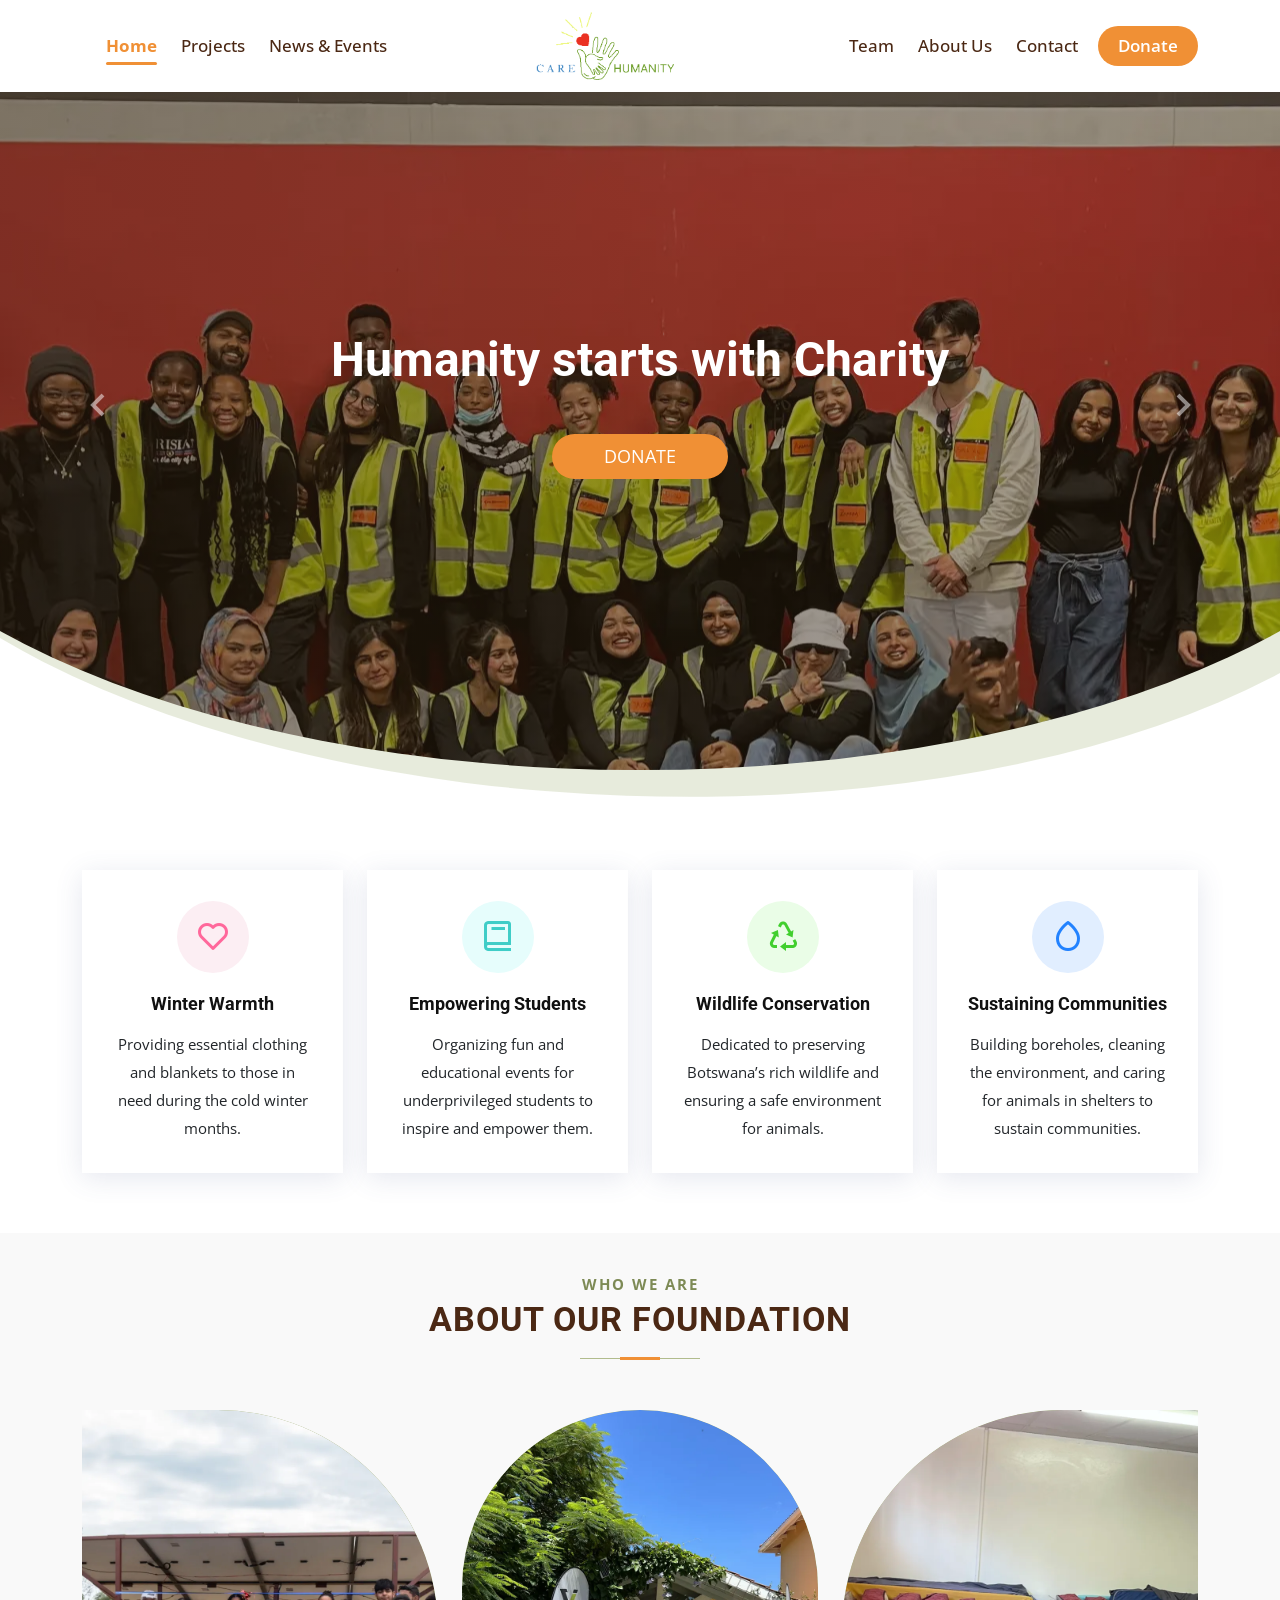
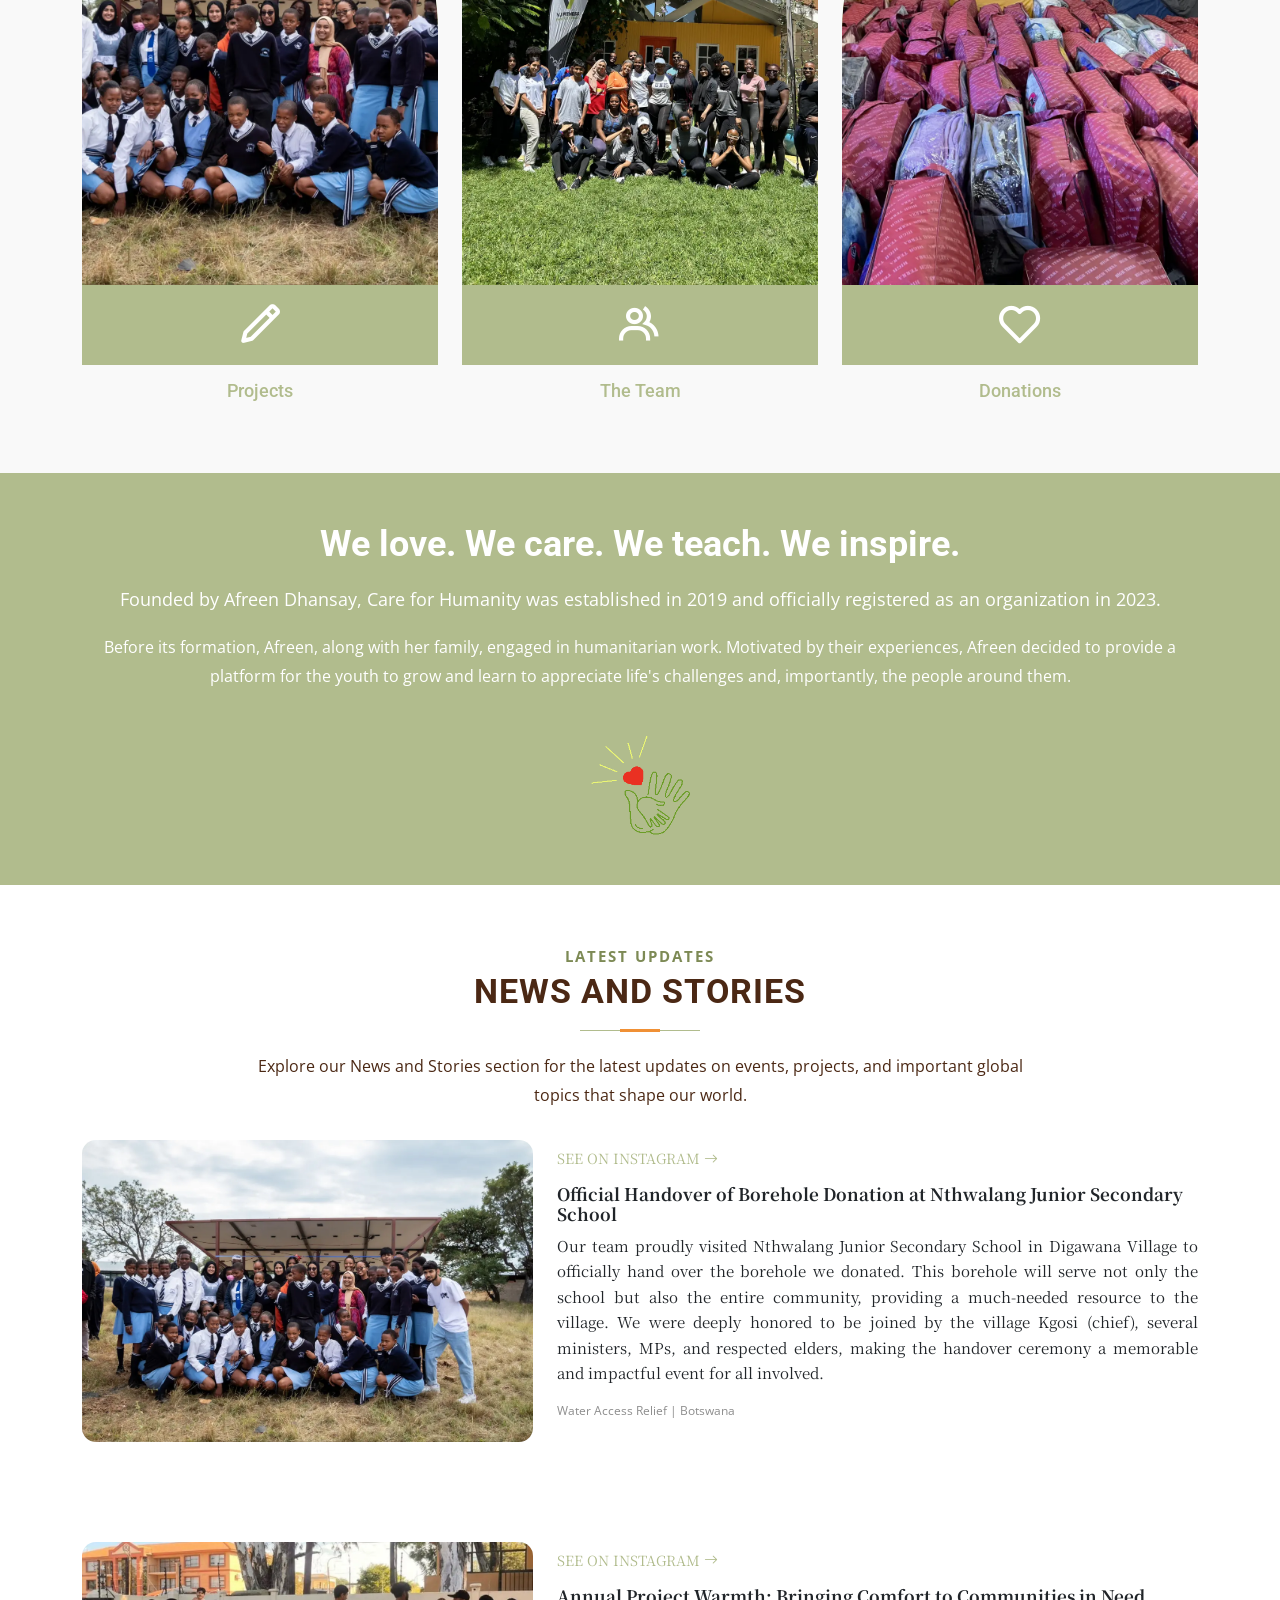
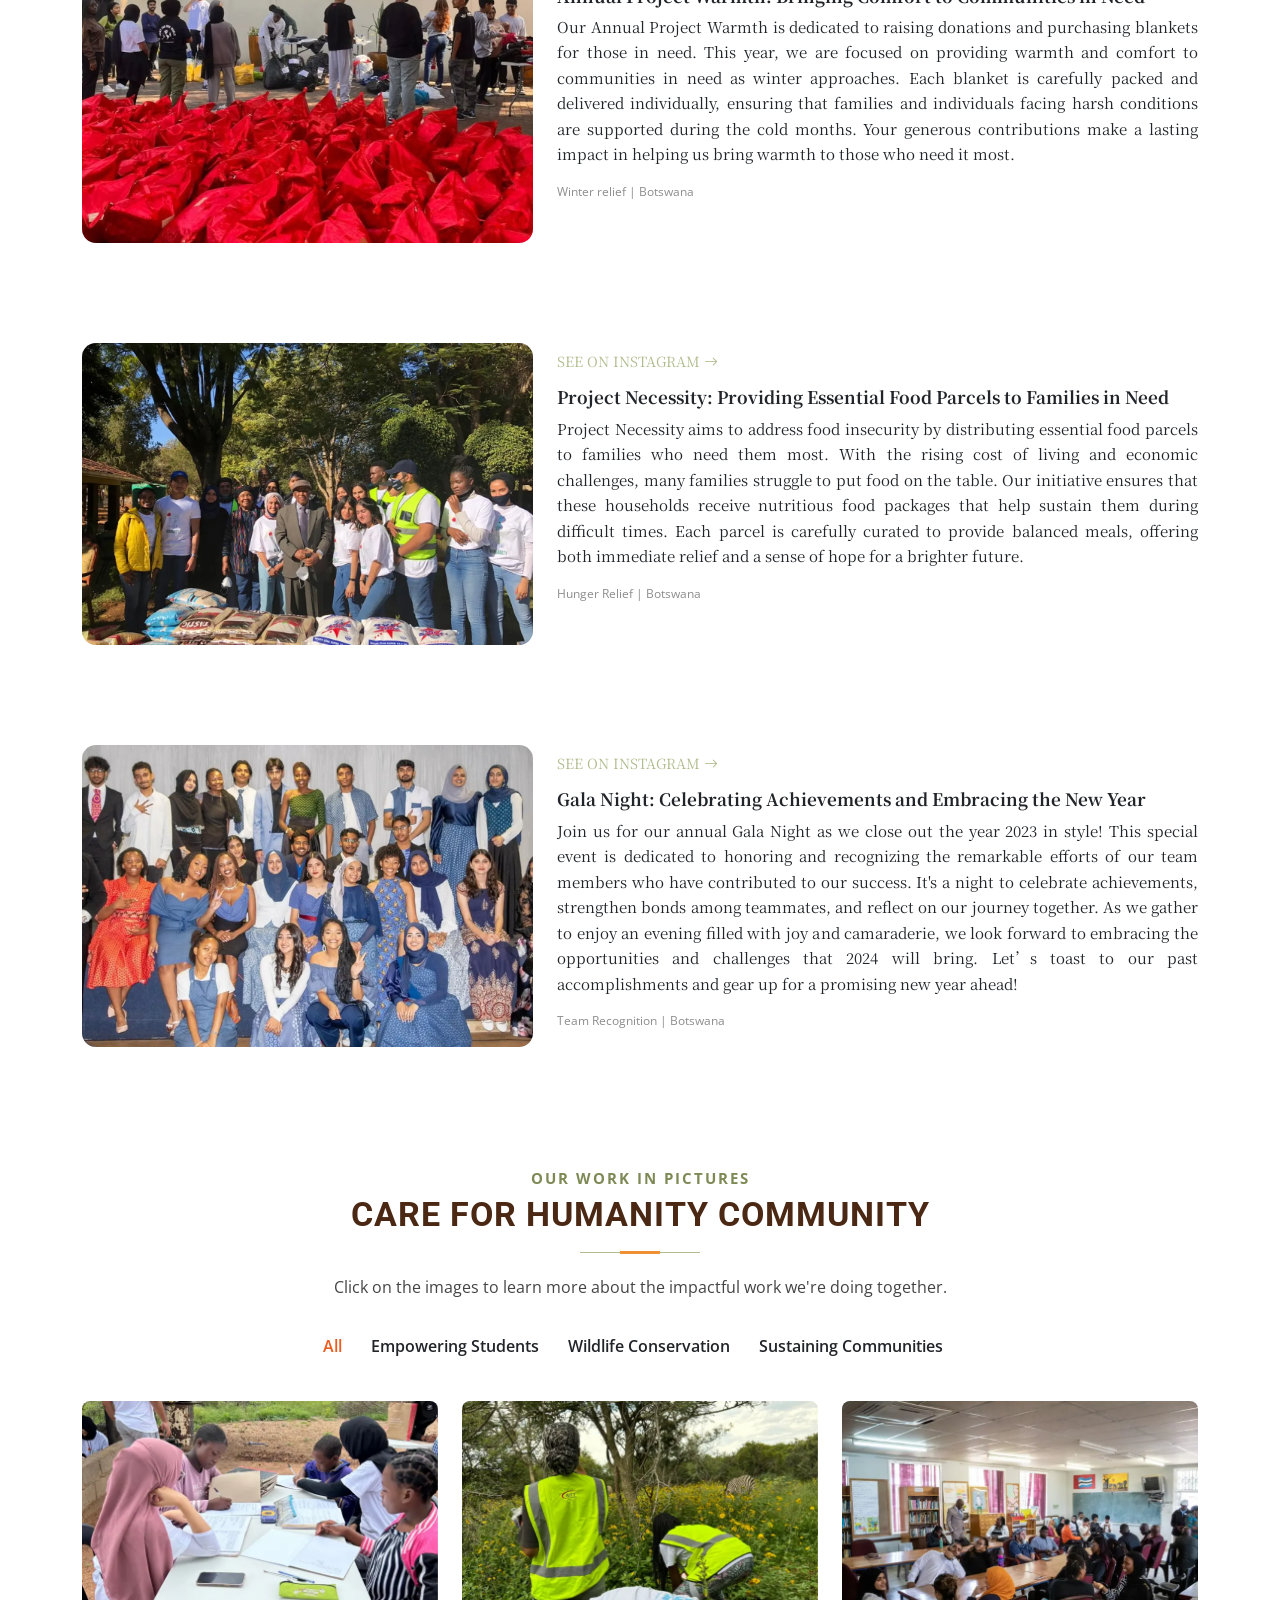
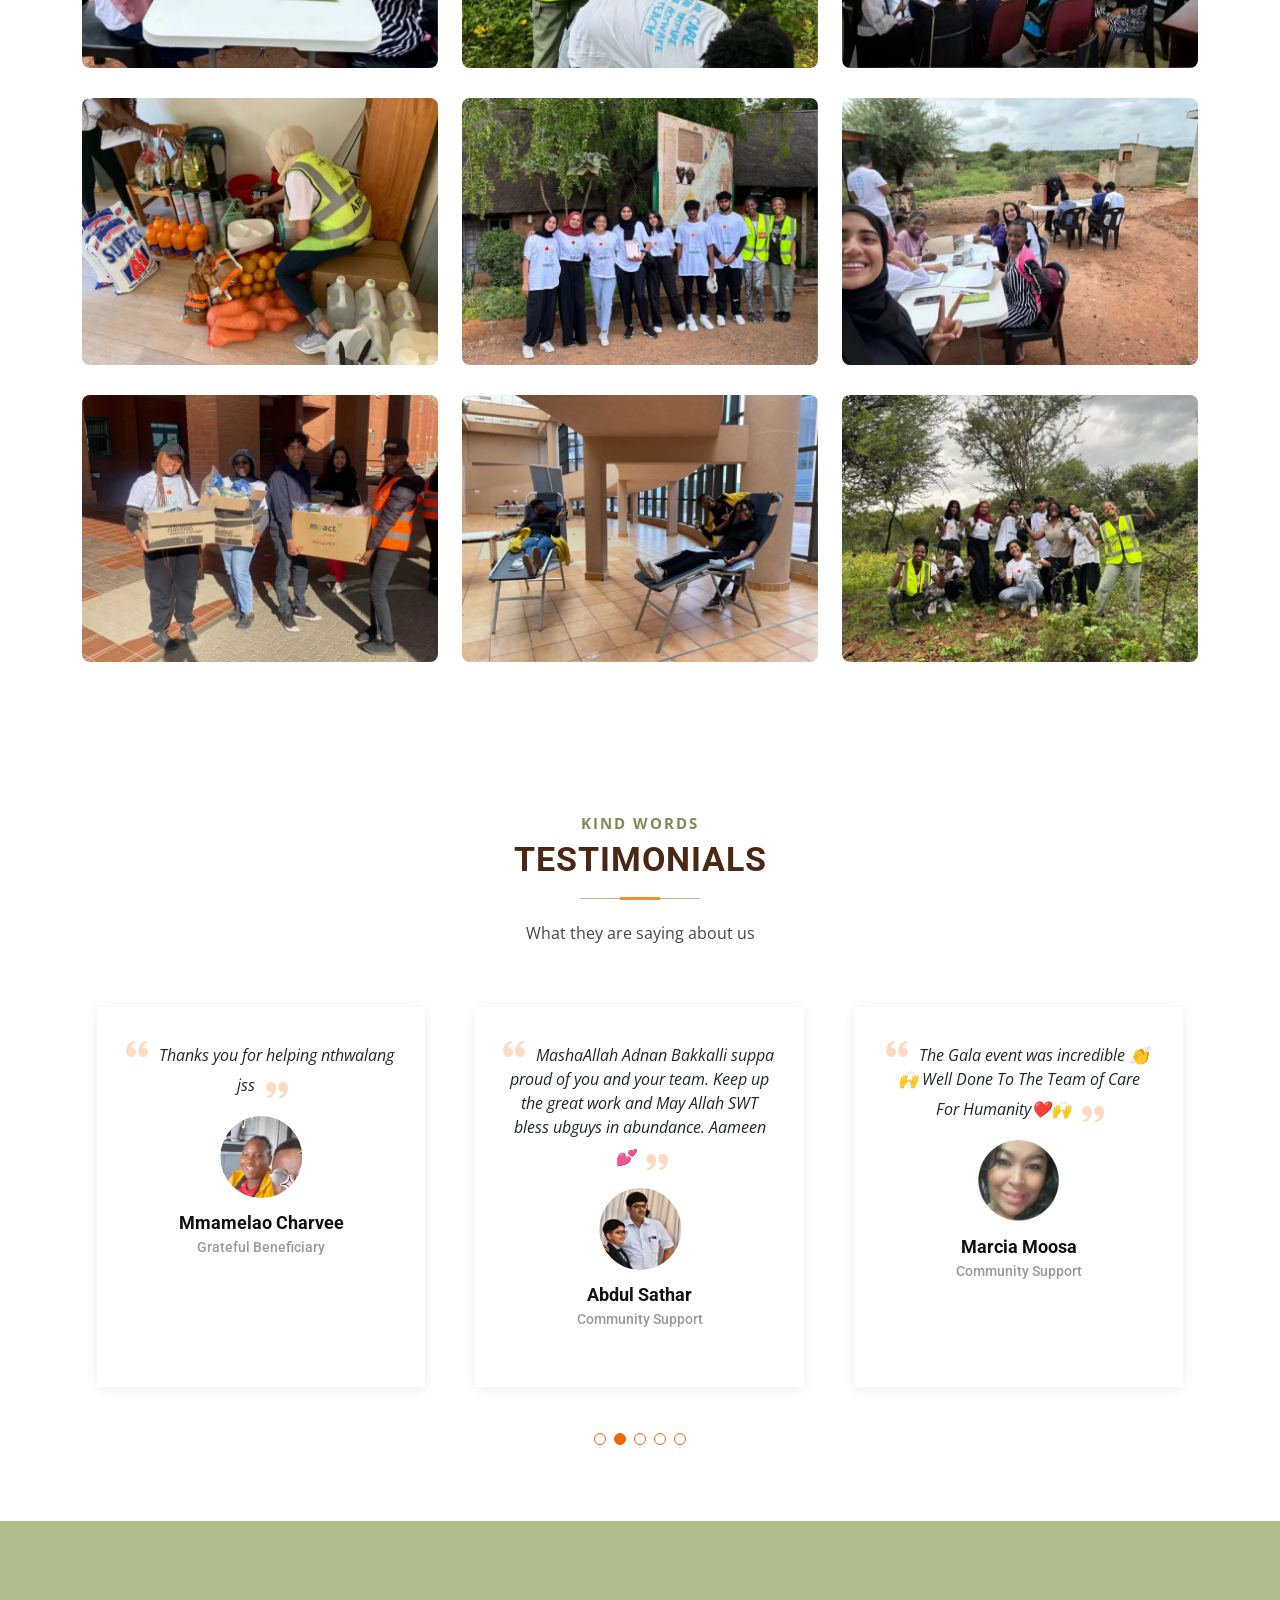
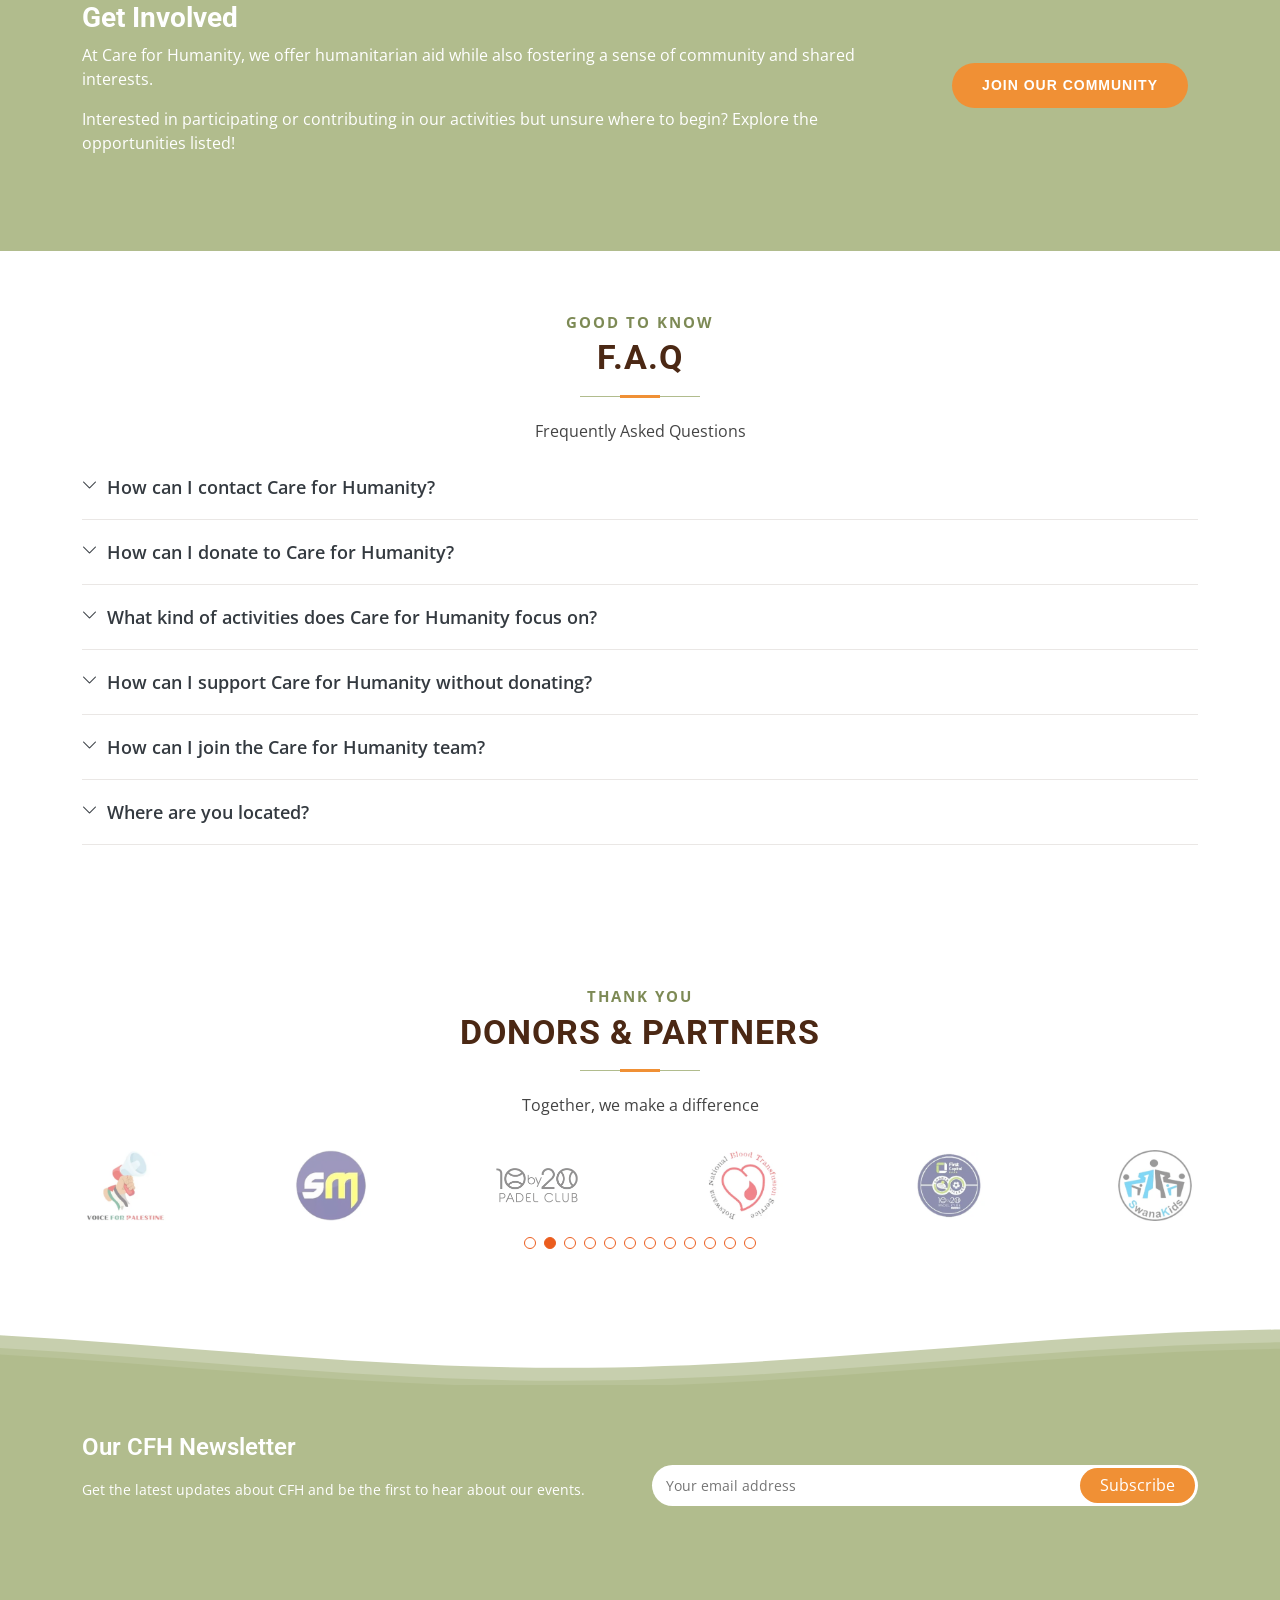
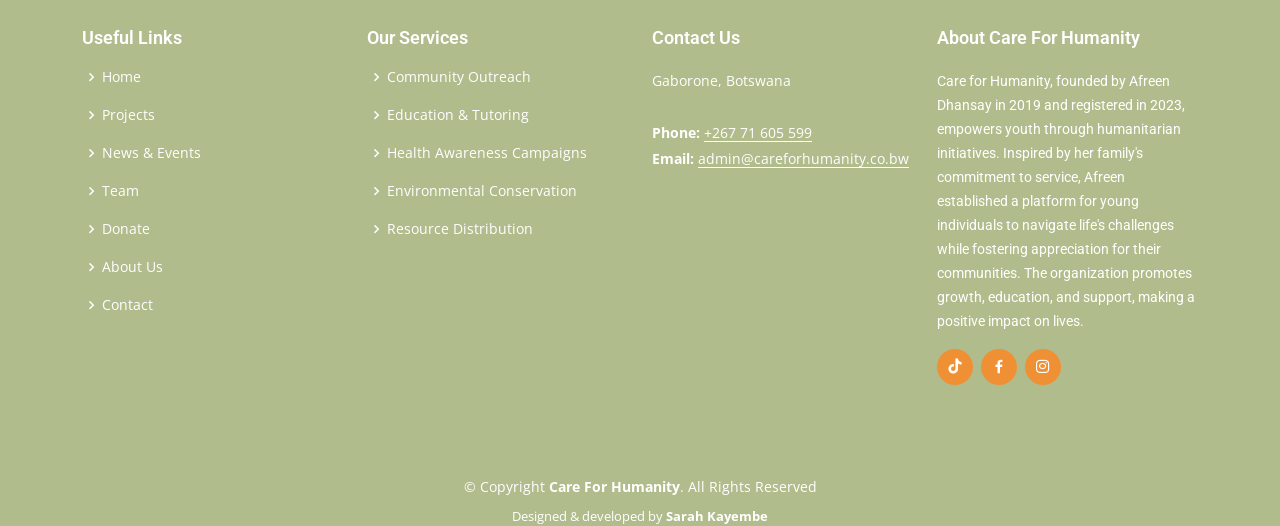
==== index.html @ b6af3406 "Care for Humanity website" ====
<!DOCTYPE html>
<html lang="en">

<head>
  <meta charset="utf-8">
  <meta content="width=device-width, initial-scale=1.0" name="viewport">

  <title>Care For Humanity</title>
  <meta name="description" content="Care For Humanity is a youth-led humanitarian organization in Gaborone, Botswana, supporting students, families, wildlife and communities since 2019.">
  <meta name="keywords" content="Care For Humanity, CFH, charity, Botswana, Gaborone, youth, volunteering, donations">
  <meta property="og:title" content="Care For Humanity">
  <meta property="og:description" content="Care For Humanity is a youth-led humanitarian organization in Gaborone, Botswana, supporting students, families, wildlife and communities since 2019.">
  <meta property="og:type" content="website">
  <meta name="theme-color" content="#B1BC8D">

  <!-- Favicons -->
  <link href="assets/img/favicon.png" rel="icon" type="image/png">
  <link href="assets/img/apple-touch-icon.png" rel="apple-touch-icon">

  <!-- Google Fonts -->
  <link rel="preconnect" href="https://fonts.googleapis.com">
  <link rel="preconnect" href="https://fonts.gstatic.com" crossorigin>
  <link href="https://fonts.googleapis.com/css2?family=Open+Sans:ital,wght@0,300;0,400;0,600;0,700;1,400&family=Roboto:wght@400;500;700&family=Noto+Serif+TC:wght@400;700&display=swap" rel="stylesheet">

  <!-- Vendor CSS Files -->
  <link href="assets/vendor/animate.css/animate.min.css" rel="stylesheet">
  <link href="assets/vendor/aos/aos.css" rel="stylesheet">
  <link href="assets/vendor/bootstrap/css/bootstrap.min.css" rel="stylesheet">
  <link href="assets/vendor/bootstrap-icons/bootstrap-icons.min.css" rel="stylesheet">
  <link href="assets/vendor/boxicons/css/boxicons.min.css" rel="stylesheet">
  <link href="assets/vendor/glightbox/css/glightbox.min.css" rel="stylesheet">
  <link href="assets/vendor/swiper/swiper-bundle.min.css" rel="stylesheet">

  <!-- Main CSS File -->
  <link href="assets/css/style.css" rel="stylesheet">

  <!-- =======================================================
  * Website Name: Care For Humanity
  * Updated: October 2026
  * Author: Sarah Kayembe
  ======================================================== -->
</head>

<body>

  <!-- ======= Header ======= -->
  <header id="header" class="fixed-top d-flex align-items-center header-transparent">
    <div class="container d-flex justify-content-between align-items-center">

      <!-- Left Navigation -->
      <nav id="navbar-left" class="navbar">
        <ul>
          <li><a href="index.html">Home</a></li>
          <li><a href="projects.html">Projects</a></li>
          <li><a href="timelines.html">News &amp; Events</a></li>
        </ul>
      </nav>

      <!-- Central Logo: full logo at the top, hand badge when scrolled and on phones -->
      <div class="logo">
        <a href="index.html" class="logo-link" aria-label="Care For Humanity home">
          <img src="assets/img/logo-wordmark.png" alt="Care For Humanity" class="logo-full" width="400" height="167">
          <span class="logo-badge"><img src="assets/img/logo-hand.png" alt="" width="174" height="189"></span>
        </a>
      </div>

      <!-- Right Navigation -->
      <nav id="navbar-right" class="navbar">
        <ul>
          <li><a href="team.html">Team</a></li>
          <li><a href="about.html">About Us</a></li>
          <li><a href="contact.html">Contact</a></li>
          <li class="nav-donate"><a href="donate.html">Donate</a></li>
        </ul>
      </nav>
      <i class="bi bi-list mobile-nav-toggle"></i>

    </div>
  </header><!-- End Header -->

  <!-- ======= Hero Section ======= -->
  <section id="hero" class="d-flex justify-content-center align-items-center">
    <div id="heroCarousel" class="container carousel carousel-fade" data-bs-ride="carousel" data-bs-interval="5000">

      <!-- Slide 1 -->
      <div class="carousel-item active">
        <div class="carousel-container">
          <h2 class="animate__animated animate__fadeInDown">Humanity starts with Charity</h2>
          <a href="donate.html" class="btn btn-donate animate__animated animate__fadeInUp">Donate</a>
        </div>
      </div>

      <!-- Slide 2 -->
      <div class="carousel-item">
        <div class="carousel-container">
          <h2 class="animate__animated animate__fadeInDown">A beacon of hope, a kindness that spreads</h2>
          <a href="donate.html" class="btn btn-donate animate__animated animate__fadeInUp">Donate</a>
        </div>
      </div>

      <!-- Slide 3 -->
      <div class="carousel-item">
        <div class="carousel-container">
          <h2 class="animate__animated animate__fadeInDown">In giving freely, hearts find their way</h2>
          <a href="donate.html" class="btn btn-donate animate__animated animate__fadeInUp">Donate</a>
        </div>
      </div>

      <a class="carousel-control-prev" href="#heroCarousel" role="button" aria-label="Previous slide" data-bs-slide="prev">
        <span class="carousel-control-prev-icon bx bx-chevron-left" aria-hidden="true"></span>
      </a>

      <a class="carousel-control-next" href="#heroCarousel" role="button" aria-label="Next slide" data-bs-slide="next">
        <span class="carousel-control-next-icon bx bx-chevron-right" aria-hidden="true"></span>
      </a>

    </div>
  </section><!-- End Hero -->


  <main id="main">

    <!-- ======= Services Section ======= -->
    <section class="services">
      <div class="container">

        <div class="row">
          <div class="col-md-6 col-lg-3 d-flex align-items-stretch" data-aos="fade-up">
            <div class="icon-box icon-box-pink">
              <div class="icon"><i class="bx bx-heart"></i></div>
              <h4 class="title"><a href="projects.html#winter-warmth">Winter Warmth</a></h4>
              <p class="description">Providing essential clothing and blankets to those in need during the cold winter months.</p>
            </div>
          </div>

          <div class="col-md-6 col-lg-3 d-flex align-items-stretch" data-aos="fade-up" data-aos-delay="100">
            <div class="icon-box icon-box-cyan">
              <div class="icon"><i class="bx bx-book"></i></div>
              <h4 class="title"><a href="projects.html#students">Empowering Students</a></h4>
              <p class="description">Organizing fun and educational events for underprivileged students to inspire and empower them.</p>
            </div>
          </div>

          <div class="col-md-6 col-lg-3 d-flex align-items-stretch" data-aos="fade-up" data-aos-delay="200">
            <div class="icon-box icon-box-green">
              <div class="icon"><i class="bx bx-recycle"></i></div>
              <h4 class="title"><a href="projects.html#wildlife">Wildlife Conservation</a></h4>
              <p class="description">Dedicated to preserving Botswana’s rich wildlife and ensuring a safe environment for animals.</p>
            </div>
          </div>

          <div class="col-md-6 col-lg-3 d-flex align-items-stretch" data-aos="fade-up" data-aos-delay="200">
            <div class="icon-box icon-box-blue">
              <div class="icon"><i class="bx bx-droplet"></i></div>
              <h4 class="title"><a href="projects.html#communities">Sustaining Communities</a></h4>
              <p class="description">Building boreholes, cleaning the environment, and caring for animals in shelters to sustain communities.</p>
            </div>
          </div>

        </div>

      </div>
    </section><!-- End Services Section -->

    <!--======== About Us ==========-->
    <section class="foundation-section">
      <div class="container text-center">
        <div class="section-title kicker-title">
          <span class="kicker">Who we are</span>
          <h2>About our foundation</h2>
        </div>
        <div class="row">
          <div class="col-lg-4 col-md-6 mb-4">
            <div class="foundation-card1">
              <div class="image-container">
                <a href="projects.html"><img src="assets/img/photos/borehole-handover.webp" alt="Projects" class="img-fluid rounded-image" loading="lazy"></a>
              </div>
              <div class="info">
                <div class="icon"><i class="bx bx-pencil"></i></div>
              </div>
            </div>
            <h5 class="description"><a href="projects.html">Projects</a></h5>
          </div>
          
          <div class="col-lg-4 col-md-6 mb-4">
            <div class="foundation-card2">
              <div class="image-container">
                <a href="team.html"><img src="assets/img/photos/team-outdoors.webp" alt="The Team" class="img-fluid rounded-image" loading="lazy"></a>
              </div>
              <div class="info">
                <div class="icon"><i class="bx bx-group"></i></div>
              </div>
            </div>
            <h5 class="description"><a href="team.html">The Team</a></h5>
          </div>

          <div class="col-lg-4 col-md-6 mb-4">
            <div class="foundation-card3">
              <div class="image-container">
                <a href="donate.html"><img src="assets/img/photos/blankets.webp" alt="Donations" class="img-fluid rounded-image" loading="lazy"></a>
              </div>
              <div class="info">
                <div class="icon"><i class="bx bx-heart"></i></div>
              </div>
            </div>
            <h5 class="description"><a href="donate.html">Donations</a></h5>
          </div>
        </div>
      </div>
    </section>

    <!--======== End About Us ==========-->
    <!-- ======= Why Us Section ======= -->
    <section class="inspire-section">
      <div class="container text-center">
        <h1 class="main-heading">We love. We care. We teach. We inspire.</h1>
        <p class="sub-heading">
          Founded by Afreen Dhansay, Care for Humanity was established in 2019 and officially registered as an organization in 2023.
        </p>
        <p class="description">
          Before its formation, Afreen, along with her family, engaged in humanitarian work. Motivated by their experiences, Afreen decided to provide a platform for the youth to grow and learn to appreciate life's challenges and, importantly, the people around them.
        </p>
        <div class="icon-container">
          <img src="assets/img/logo-hand.png" alt="" class="hand-icon" loading="lazy">
        </div>
      </div>
    </section>
    <!-- End Why Us Section -->

    <!-- ======= Features Section ======= -->
    <section class="features">
      <div class="container">

        <div class="section-title kicker-title">
          <span class="kicker">Latest updates</span>
          <h2>News and Stories</h2>
          <p class="feature_subheading">Explore our News and Stories section for the latest updates on events, projects, and important global topics that shape our world.</p>
        </div>

        <div class="row" data-aos="fade-up">
          <div class="col-md-5">
            <img src="assets/img/photos/borehole-ceremony.webp" class="img-fluid rounded-photo" alt="Borehole handover ceremony at Nthwalang Junior Secondary School" loading="lazy">
          </div>
          <div class="col-md-7 pt-2">
           <div class="source-link">
              <a href="https://www.instagram.com/care4humanity_/" target="_blank" rel="noopener">SEE ON INSTAGRAM <i class="bi bi-arrow-right"></i></a>
            </div>
            <h3>Official Handover of Borehole Donation at Nthwalang Junior Secondary School</h3>
            <p class="feature_paragraph">
              Our team proudly visited Nthwalang Junior Secondary School in Digawana Village to officially hand over the borehole we donated. 
              This borehole will serve not only the school but also the entire community, providing a much-needed resource to the village. We were deeply honored to be joined by the village Kgosi (chief), several ministers, MPs, and respected elders, making the handover ceremony a memorable and impactful event for all involved.
            </p>
            <p class="disaster">Water Access Relief | Botswana</p>
          </div>
        </div>

        <div class="row" data-aos="fade-up">
          <div class="col-md-5 ">
            <img src="assets/img/photos/project-warmth.webp" class="img-fluid rounded-photo" alt="Blankets packed for Project Warmth" loading="lazy">
          </div>
          <div class="col-md-7 pt-2 ">
              <div class="source-link">
                <a href="https://www.instagram.com/care4humanity_/" target="_blank" rel="noopener">SEE ON INSTAGRAM <i class="bi bi-arrow-right"></i></a>
              </div>
            <h3>Annual Project Warmth: Bringing Comfort to Communities in Need</h3>
            <p class="feature_paragraph">
              Our Annual Project Warmth is dedicated to raising donations and purchasing blankets for those in need. 
              This year, we are focused on providing warmth and comfort to communities in need as winter approaches. 
              Each blanket is carefully packed and delivered individually, ensuring that families and individuals facing harsh conditions are supported during the cold months. 
              Your generous contributions make a lasting impact in helping us bring warmth to those who need it most.
            </p>
            <p class="disaster">Winter relief | Botswana</p>
          </div>
        </div>

        <div class="row" data-aos="fade-up">
          <div class="col-md-5">
            <img src="assets/img/photos/project-necessity.webp" class="img-fluid rounded-photo" alt="Team with food parcels for Project Necessity" loading="lazy">
          </div>
          <div class="col-md-7 pt-2">
           <div class="source-link">
              <a href="https://www.instagram.com/care4humanity_/" target="_blank" rel="noopener">SEE ON INSTAGRAM <i class="bi bi-arrow-right"></i></a>
            </div>
            <h3>Project Necessity: Providing Essential Food Parcels to Families in Need</h3>
            <p class="feature_paragraph">
            Project Necessity aims to address food insecurity by distributing essential food parcels to families who need them most. 
              With the rising cost of living and economic challenges, many families struggle to put food on the table. Our initiative ensures that these households receive nutritious food packages that help sustain them during difficult times. 
              Each parcel is carefully curated to provide balanced meals, offering both immediate relief and a sense of hope for a brighter future.
            </p>
            <p class="disaster">Hunger Relief | Botswana</p>
          </div>
        </div>

        <div class="row" data-aos="fade-up">
          <div class="col-md-5">
            <img src="assets/img/photos/gala-night.webp" class="img-fluid rounded-photo" alt="The Care For Humanity team at Gala Night" loading="lazy">
          </div>
          <div class="col-md-7 pt-2">
           <div class="source-link">
              <a href="https://www.instagram.com/care4humanity_/" target="_blank" rel="noopener">SEE ON INSTAGRAM <i class="bi bi-arrow-right"></i></a>
            </div>
            <h3>Gala Night: Celebrating Achievements and Embracing the New Year</h3>
            <p class="feature_paragraph">
              Join us for our annual Gala Night as we close out the year 2023 in style! 
              This special event is dedicated to honoring and recognizing the remarkable efforts of our team members who have contributed to our success. 
              It's a night to celebrate achievements, strengthen bonds among teammates, and reflect on our journey together. 
              As we gather to enjoy an evening filled with joy and camaraderie, we look forward to embracing the opportunities and challenges that 2024 will bring. 
              Let’s toast to our past accomplishments and gear up for a promising new year ahead!
            </p>
            <p class="disaster">Team Recognition | Botswana</p>
          </div>
        </div>
      </div>
    </section><!-- End Features Section -->

    <!-- ======= Portfolio Section ======= -->
    <section id="portfolio1" class="portfolio1">
      <div class="container" data-aos="fade-up">

        <div class="section-title kicker-title">
          <span class="kicker">Our work in pictures</span>
          <h2>Care For Humanity Community</h2>
          <p>Click on the images to learn more about the impactful work we're doing together.</p>
        </div>

        <div class="row" data-aos="fade-up" data-aos-delay="100">
          <div class="col-lg-12">
            <ul id="portfolio-flters1">
              <li data-filter="*" class="filter-active1">All</li>
              <li data-filter=".filter-students">Empowering Students</li>
              <li data-filter=".filter-wildlife">Wildlife Conservation</li>
              <li data-filter=".filter-communities">Sustaining Communities</li>
            </ul>
          </div>
        </div>

        <div class="row portfolio-container" data-aos="fade-up" data-aos-delay="200">

          <div class="col-lg-4 col-md-6 portfolio-item1 filter-students">
            <div class="portfolio-wrap1">
              <img src="assets/img/gallery/student1-sm.webp" class="img-fluid" alt="Empowering Students" width="720" height="540">
              <div class="portfolio-links">
                <a href="assets/img/gallery/student1.webp" data-gallery="portfolioGallery" class="portfolio-lightbox" title="Members of CFH assisting students with their schoolwork as part of the Tuition Team. Changing the world, one child at a time. 🤍✨ #TuitionCentre #ChildDevelopment" aria-label="Enlarge photo"><i class="bi bi-plus"></i></a>
                <a href="projects.html#students" title="More Details" aria-label="More details"><i class="bi bi-link"></i></a>
              </div>
              <div class="portfolio-info">
                <h4>Empowering Students</h4>
                <p>Our tuition group empowers children to realize their potential and embrace their journey toward success.</p>
              </div>
            </div>
          </div>
          <div class="col-lg-4 col-md-6 portfolio-item1 filter-wildlife">
            <div class="portfolio-wrap1">
              <img src="assets/img/gallery/wild1-sm.webp" class="img-fluid" alt="Wildlife Conservation" width="720" height="540">
              <div class="portfolio-links">
                <a href="assets/img/gallery/wild1.webp" data-gallery="portfolioGallery" class="portfolio-lightbox" title="Visiting Mokolodi Game Reserve to celebrate #WorldWildlifeDay! Our team volunteered to clear invasive plants, allowing grass to grow for the animals' consumption. #botswanatourism" aria-label="Enlarge photo"><i class="bi bi-plus"></i></a>
                <a href="projects.html#wildlife" title="More Details" aria-label="More details"><i class="bi bi-link"></i></a>
              </div>
              <div class="portfolio-info">
                <h4>Wildlife Conservation</h4>
                <p>We actively care for the environment by cleaning enclosures and maintaining natural habitats at Mokolodi Nature Reserve.</p>
              </div>
            </div>
          </div>
          <div class="col-lg-4 col-md-6 portfolio-item1 filter-students">
            <div class="portfolio-wrap1">
              <img src="assets/img/gallery/student4-sm.webp" class="img-fluid" alt="Empowering Students" width="720" height="540">
              <div class="portfolio-links">
                <a href="assets/img/gallery/student4.webp" data-gallery="portfolioGallery" class="portfolio-lightbox" title="Official handover of our borehole donation at Nthwalang Junior Secondary School in Digawana Village. We were honored to meet the Kgosi, ministers, MPs, and village elders during the event." aria-label="Enlarge photo"><i class="bi bi-plus"></i></a>
                <a href="projects.html#students" title="More Details" aria-label="More details"><i class="bi bi-link"></i></a>
              </div>
              <div class="portfolio-info">
                <h4>Empowering Students</h4>
                <p>Together, we are transforming lives and shaping a brighter future, one child at a time.</p>
              </div>
            </div>
          </div>
          <div class="col-lg-4 col-md-6 portfolio-item1 filter-communities">
            <div class="portfolio-wrap1">
              <img src="assets/img/gallery/com1-sm.webp" class="img-fluid" alt="Sustaining Communities" width="720" height="540">
              <div class="portfolio-links">
                <a href="assets/img/gallery/com1.webp" data-gallery="portfolioGallery" class="portfolio-lightbox" title="The team packing 80 food hampers for the people of Old Naledi, filled with essentials like maize meal, rice, oil, and more. Hoping to bring nourishment and joy to each family. ❤️ #CareForHumanity #Humanitarians #FoodHamper #Relief #Teamwork" aria-label="Enlarge photo"><i class="bi bi-plus"></i></a>
                <a href="projects.html#food-relief" title="More Details" aria-label="More details"><i class="bi bi-link"></i></a>
              </div>
              <div class="portfolio-info">
                <h4>Sustaining Communities</h4>
                <p>We provided food hampers to families in need, personally gifting each one and bringing smiles to their hearts with our support and care.</p>
              </div>
            </div>
          </div>
          <div class="col-lg-4 col-md-6 portfolio-item1 filter-wildlife">
            <div class="portfolio-wrap1">
              <img src="assets/img/gallery/wild2-sm.webp" class="img-fluid" alt="Wildlife Conservation" width="720" height="540">
              <div class="portfolio-links">
                <a href="assets/img/gallery/wild2.webp" data-gallery="portfolioGallery" class="portfolio-lightbox" title="Wildlife team in Mokolodi Nature Reserve." aria-label="Enlarge photo"><i class="bi bi-plus"></i></a>
                <a href="projects.html#wildlife" title="More Details" aria-label="More details"><i class="bi bi-link"></i></a>
              </div>
              <div class="portfolio-info">
                <h4>Wildlife Conservation</h4>
                <p>Our team fortifies park boundaries to prevent soil erosion, ensuring a sustainable future for wildlife.</p>
              </div>
            </div>
          </div>
          <div class="col-lg-4 col-md-6 portfolio-item1 filter-students">
            <div class="portfolio-wrap1">
              <img src="assets/img/gallery/student2-sm.webp" class="img-fluid" alt="Empowering Students" width="720" height="540">
              <div class="portfolio-links">
                <a href="assets/img/gallery/student2.webp" data-gallery="portfolioGallery" class="portfolio-lightbox" title="CFH Founder and students gathered for tuition." aria-label="Enlarge photo"><i class="bi bi-plus"></i></a>
                <a href="projects.html#students" title="More Details" aria-label="More details"><i class="bi bi-link"></i></a>
              </div>
              <div class="portfolio-info">
                <h4>Empowering Students</h4>
                <p>By connecting with students through shared experiences, we foster confidence and a sense of belonging.</p>
              </div>
            </div>
          </div>
          <div class="col-lg-4 col-md-6 portfolio-item1 filter-communities">
            <div class="portfolio-wrap1">
              <img src="assets/img/gallery/com4-sm.webp" class="img-fluid" alt="Sustaining Communities" width="720" height="540">
              <div class="portfolio-links">
                <a href="assets/img/gallery/com4.webp" data-gallery="portfolioGallery" class="portfolio-lightbox" title="Our team, in partnership with @itsalwaysazeem's youth organization, came together to collect female hygiene products and create care packs for the ladies at Mahalapye District Hospital. Grateful for the support and impact we're making together!" aria-label="Enlarge photo"><i class="bi bi-plus"></i></a>
                <a href="projects.html#communities" title="More Details" aria-label="More details"><i class="bi bi-link"></i></a>
              </div>
              <div class="portfolio-info">
                <h4>Sustaining Communities</h4>
                <p>Our team partners with local youth organizations to provide essential hygiene products for women.</p>
              </div>
            </div>
          </div>
          <div class="col-lg-4 col-md-6 portfolio-item1 filter-communities">
            <div class="portfolio-wrap1">
              <img src="assets/img/gallery/com3-sm.webp" class="img-fluid" alt="Sustaining Communities" width="720" height="540">
              <div class="portfolio-links">
                <a href="assets/img/gallery/com3.webp" data-gallery="portfolioGallery" class="portfolio-lightbox" title="We promote health through blood donations, education on endometriosis and oral hygiene, and fitness initiatives for all." aria-label="Enlarge photo"><i class="bi bi-plus"></i></a>
                <a href="projects.html#health" title="More Details" aria-label="More details"><i class="bi bi-link"></i></a>
              </div>
              <div class="portfolio-info">
                <h4>Sustaining Communities</h4>
                <p>We promote health through blood donations, education on endometriosis and oral hygiene, fitness initiatives for all.</p>
              </div>
            </div>
          </div>
          <div class="col-lg-4 col-md-6 portfolio-item1 filter-wildlife">
            <div class="portfolio-wrap1">
              <img src="assets/img/gallery/wild3-sm.webp" class="img-fluid" alt="Wildlife Conservation" width="720" height="540">
              <div class="portfolio-links">
                <a href="assets/img/gallery/wild3.webp" data-gallery="portfolioGallery" class="portfolio-lightbox" title="We dedicate time to cleaning national parks and preserving nature to protect the beauty of our environment." aria-label="Enlarge photo"><i class="bi bi-plus"></i></a>
                <a href="projects.html#wildlife" title="More Details" aria-label="More details"><i class="bi bi-link"></i></a>
              </div>
              <div class="portfolio-info">
                <h4>Wildlife Conservation</h4>
                <p>We dedicate time to cleaning national parks and preserving nature to protect the beauty of our environment.</p>
              </div>
            </div>
          </div>

        </div>

      </div>
    </section><!-- End Portfolio Section -->

    <!-- ======= Testimonials Section ======= -->
    <section id="testimonials" class="testimonials">
      <div class="container">

        <div class="section-title kicker-title" data-aos="zoom-out">
          <span class="kicker">Kind words</span>
          <h2>Testimonials</h2>
          <p>What they are saying about us</p>
        </div>

        <div class="testimonials-slider swiper" data-aos="fade-up" data-aos-delay="100">
          <div class="swiper-wrapper">

            <div class="swiper-slide">
              <div class="testimonial-item">
                <p>
                  <i class="bx bxs-quote-alt-left quote-icon-left"></i>
                  As Swanakids we are grateful to have Zainab (CFH Youth Education Mentor) as our teacher..... We 💕 you teacher wish you all the best ❤️
                  <i class="bx bxs-quote-alt-right quote-icon-right"></i>
                </p>
                <img src="assets/img/testimonials/swanakids.webp" class="testimonial-img" alt="Swanakids" loading="lazy" width="200" height="200">
                <h3>Swanakids</h3>
                <h4>Trust</h4>
              </div>
            </div><!-- End testimonial item -->

            <div class="swiper-slide">
              <div class="testimonial-item">
                <p>
                  <i class="bx bxs-quote-alt-left quote-icon-left"></i>
                  Thanks you for helping nthwalang jss
                  <i class="bx bxs-quote-alt-right quote-icon-right"></i>
                </p>
                <img src="assets/img/testimonials/test2.webp" class="testimonial-img" alt="Mmamelao Charvee" loading="lazy" width="200" height="200">
                <h3>Mmamelao Charvee</h3>
                <h4>Grateful Beneficiary</h4>
              </div>
            </div><!-- End testimonial item -->

            <div class="swiper-slide">
              <div class="testimonial-item">
                <p>
                  <i class="bx bxs-quote-alt-left quote-icon-left"></i>
                  MashaAllah Adnan Bakkalli suppa proud of you and your team. Keep up the great work and May Allah SWT bless ubguys in abundance. Aameen 💕
                  <i class="bx bxs-quote-alt-right quote-icon-right"></i>
                </p>
                <img src="assets/img/testimonials/test3.webp" class="testimonial-img" alt="Abdul Sathar" loading="lazy" width="200" height="200">
                <h3>Abdul Sathar</h3>
                <h4>Community Support</h4>
              </div>
            </div><!-- End testimonial item -->

            <div class="swiper-slide">
              <div class="testimonial-item">
                <p>
                  <i class="bx bxs-quote-alt-left quote-icon-left"></i>
                  The Gala event was incredible 👏 🙌 Well Done To The Team of Care For Humanity❤️🙌
                  <i class="bx bxs-quote-alt-right quote-icon-right"></i>
                </p>
                <img src="assets/img/testimonials/test4.webp" class="testimonial-img" alt="Marcia Moosa" loading="lazy" width="200" height="200">
                <h3>Marcia Moosa</h3>
                <h4>Community Support</h4>
              </div>
            </div><!-- End testimonial item -->

            <div class="swiper-slide">
              <div class="testimonial-item">
                <p>
                  <i class="bx bxs-quote-alt-left quote-icon-left"></i>
                  So so proud of every member of this incredible team❤️
                  <i class="bx bxs-quote-alt-right quote-icon-right"></i>
                </p>
                <img src="assets/img/testimonials/test5.webp" class="testimonial-img" alt="Yusayrah" loading="lazy" width="200" height="200">
                <h3>Yusayrah</h3>
                <h4>Community Support</h4>
              </div>
            </div><!-- End testimonial item -->

          </div>
          <div class="swiper-pagination"></div>
        </div>

      </div>
    </section><!-- End Testimonials Section -->

    <!-- ======= Cta Section ======= -->
    <section id="cta" class="cta">
      <div class="container">

        <div class="row" data-aos="zoom-out">
          <div class="col-lg-9 text-center text-lg-start">
            <h3>Get Involved</h3>
            <p> At Care for Humanity, we offer humanitarian aid while also fostering a sense of community and shared interests. </p>
            <p> Interested in participating or contributing in our activities but unsure where to begin? Explore the opportunities listed!</p>
          </div>
          <div class="col-lg-3 cta-btn-container text-center">
            <a class="cta-btn align-middle" href="contact.html?topic=Volunteer">Join our community</a>
          </div>
        </div>

      </div>
    </section><!-- End Cta Section -->

    <!-- ======= F.A.Q Section ======= -->
    <section id="faq" class="faq section-bg">
      <div class="container" data-aos="fade-up">

        <div class="section-title kicker-title">
          <span class="kicker">Good to know</span>
          <h2>F.A.Q</h2>
          <p>Frequently Asked Questions</p>
        </div>

        <ul class="faq-list" data-aos="fade-up" data-aos-delay="100">

          <li>
            <div data-bs-toggle="collapse" class="collapsed question" data-bs-target="#faq1" role="button">How can I contact Care for Humanity? <i class="bi bi-chevron-down icon-show"></i><i class="bi bi-chevron-up icon-close"></i></div>
            <div id="faq1" class="collapse" data-bs-parent=".faq-list">
              <p>
                You can reach us via email at <strong><a href="mailto:admin@careforhumanity.co.bw">admin@careforhumanity.co.bw</a></strong>, by phone on <a href="tel:+26771605599">+267 71 605 599</a>, on our <a href="contact.html">contact page</a>, or through our social media platforms <a href="https://www.instagram.com/care4humanity_/" target="_blank" rel="noopener">Care For Humanity</a>. We’re always here to answer any questions or provide more information.
              </p>
            </div>
          </li>

          <li>
            <div data-bs-toggle="collapse" data-bs-target="#faq2" class="collapsed question" role="button">How can I donate to Care for Humanity? <i class="bi bi-chevron-down icon-show"></i><i class="bi bi-chevron-up icon-close"></i></div>
            <div id="faq2" class="collapse" data-bs-parent=".faq-list">
              <p>
                We accept in-kind donations such as food parcels, clothes, hygiene products, or educational materials and more. For monetary donations, please use the following banking details:
              </p>
              <p> <strong>• Bank:</strong> First National Bank</p>
              <p> <strong>• Branch:</strong> Industrial Branch</p>
              <p> <strong>• Account Name:</strong> Care for Humanity</p>
              <p> <strong>• Account Type:</strong> Business</p>
              <p> <strong>• Account Number:</strong> 63075787508</p>
              <p>Please contact us for more details, or visit our <a href="donate.html">Donate page</a>.</p>
            </div>
          </li>

          <li>
            <div data-bs-toggle="collapse" data-bs-target="#faq3" class="collapsed question" role="button">What kind of activities does Care for Humanity focus on? <i class="bi bi-chevron-down icon-show"></i><i class="bi bi-chevron-up icon-close"></i></div>
            <div id="faq3" class="collapse" data-bs-parent=".faq-list">
              <p>
                We provide tutoring for children, raise awareness about health issues, organize community clean-ups, and assist with environmental conservation efforts. We also distribute food hampers to families in need and more.
              </p>
            </div>
          </li>

          <li>
            <div data-bs-toggle="collapse" data-bs-target="#faq4" class="collapsed question" role="button">How can I support Care for Humanity without donating? <i class="bi bi-chevron-down icon-show"></i><i class="bi bi-chevron-up icon-close"></i></div>
            <div id="faq4" class="collapse" data-bs-parent=".faq-list">
              <p>
                You can support us by spreading the word about our mission, joining our events, or even volunteering your time to help with our community initiatives.
              </p>
            </div>
          </li>

          <li>
            <div data-bs-toggle="collapse" data-bs-target="#faq5" class="collapsed question" role="button">How can I join the Care for Humanity team? <i class="bi bi-chevron-down icon-show"></i><i class="bi bi-chevron-up icon-close"></i></div>
            <div id="faq5" class="collapse" data-bs-parent=".faq-list">
              <p>
                If you’re passionate about making a difference, we’d love to have you on board! Simply <a href="contact.html?topic=Volunteer">contact us directly</a>, and we’ll guide you through the process.
              </p>
            </div>
          </li>

          <li>
            <div data-bs-toggle="collapse" data-bs-target="#faq6" class="collapsed question" role="button">Where are you located? <i class="bi bi-chevron-down icon-show"></i><i class="bi bi-chevron-up icon-close"></i></div>
            <div id="faq6" class="collapse" data-bs-parent=".faq-list">
              <p>
                We’re based in Gaborone, Botswana, but our work extends throughout the community and sometimes beyond, wherever help is needed.
              </p>
            </div>
          </li>

        </ul>

      </div>
    </section><!-- End F.A.Q Section -->

    <!-- ======= Sponsor and Partners Section ======= -->
    <section id="clients" class="clients section-bg">
      <div class="container" data-aos="fade-up">

        <div class="section-title kicker-title">
          <span class="kicker">Thank you</span>
          <h2>Donors &amp; Partners</h2>
          <p>Together, we make a difference</p>
        </div>

        <div class="clients-slider swiper" data-aos="fade-up" data-aos-delay="100">
          <div class="swiper-wrapper align-items-center">
            <div class="swiper-slide"><img src="assets/img/partners/Ditshwanelo.webp" class="img-fluid" alt="Ditshwanelo logo" loading="lazy"></div>
            <div class="swiper-slide"><img src="assets/img/partners/voice_palestine.webp" class="img-fluid" alt="Voice of Palestine logo" loading="lazy"></div>
            <div class="swiper-slide"><img src="assets/img/partners/salaamedia2.webp" class="img-fluid" alt="Salaamedia logo" loading="lazy"></div>
            <div class="swiper-slide"><img src="assets/img/partners/10by20_logo.webp" class="img-fluid" alt="10 by 20 Padel Club logo" loading="lazy"></div>
            <div class="swiper-slide"><img src="assets/img/partners/bloodtrans.webp" class="img-fluid" alt="Blood transfusion service logo" loading="lazy"></div>
            <div class="swiper-slide"><img src="assets/img/partners/fcb.webp" class="img-fluid" alt="FCB logo" loading="lazy"></div>
            <div class="swiper-slide"><img src="assets/img/partners/Swanakidz.webp" class="img-fluid" alt="Swanakidz logo" loading="lazy"></div>
            <div class="swiper-slide"><img src="assets/img/partners/learntoplay.webp" class="img-fluid" alt="Learn to Play logo" loading="lazy"></div>
            <div class="swiper-slide"><img src="assets/img/partners/sefalana.webp" class="img-fluid" alt="Sefalana logo" loading="lazy"></div>
            <div class="swiper-slide"><img src="assets/img/partners/fours.webp" class="img-fluid" alt="Fours logo" loading="lazy"></div>
            <div class="swiper-slide"><img src="assets/img/partners/animal_assist.webp" class="img-fluid" alt="Animal Assist logo" loading="lazy"></div>
            <div class="swiper-slide"><img src="assets/img/partners/giftofgivers.webp" class="img-fluid" alt="Gift of the Givers logo" loading="lazy"></div>
          </div>
          <div class="swiper-pagination"></div>
        </div>

      </div>
    </section><!-- End Sponsor and Partners Section -->


  </main><!-- End #main -->

  <!-- ======= Footer ======= -->
  <footer id="footer" data-aos="fade-up" data-aos-easing="ease-in-out" data-aos-duration="500">

    <svg class="hero-waves" xmlns="http://www.w3.org/2000/svg" xmlns:xlink="http://www.w3.org/1999/xlink" viewBox="0 24 150 28 " preserveAspectRatio="none">
      <defs>
        <path id="wave-path" d="M-160 44c30 0 58-18 88-18s 58 18 88 18 58-18 88-18 58 18 88 18 v-44h-352z" />
      </defs>
      <g class="wave3">
        <use xlink:href="#wave-path" x="50" y="0" fill="#fff" />
      </g>
      <g class="wave1">
        <use xlink:href="#wave-path" x="50" y="9" fill="rgba(255,255,255, .1)" />
      </g>
      <g class="wave2">
        <use xlink:href="#wave-path" x="50" y="6" fill="rgba(255,255,255, .2)" />
      </g>
    </svg>

    <div class="footer-newsletter">
      <div class="container">
        <div class="row">
          <div class="col-lg-6">
            <h4>Our CFH Newsletter</h4>
            <p>Get the latest updates about CFH and be the first to hear about our events.</p>
          </div>
          <div class="col-lg-6">
            <form action="#" method="post">
              <input type="email" name="email" placeholder="Your email address" aria-label="Your email address" required><input type="submit" value="Subscribe">
            </form>
          </div>
        </div>
      </div>
    </div>

    <div class="footer-top">
      <div class="container">
        <div class="row">

          <div class="col-lg-3 col-md-6 footer-links">
            <h4>Useful Links</h4>
            <ul>
              <li><i class="bx bx-chevron-right"></i> <a href="index.html">Home</a></li>
              <li><i class="bx bx-chevron-right"></i> <a href="projects.html">Projects</a></li>
              <li><i class="bx bx-chevron-right"></i> <a href="timelines.html">News &amp; Events</a></li>
              <li><i class="bx bx-chevron-right"></i> <a href="team.html">Team</a></li>
              <li><i class="bx bx-chevron-right"></i> <a href="donate.html">Donate</a></li>
              <li><i class="bx bx-chevron-right"></i> <a href="about.html">About Us</a></li>
              <li><i class="bx bx-chevron-right"></i> <a href="contact.html">Contact</a></li>
            </ul>
          </div>

          <div class="col-lg-3 col-md-6 footer-links">
            <h4>Our Services</h4>
            <ul>
              <li><i class="bx bx-chevron-right"></i> <a href="projects.html#communities">Community Outreach</a></li>
              <li><i class="bx bx-chevron-right"></i> <a href="projects.html#students">Education &amp; Tutoring</a></li>
              <li><i class="bx bx-chevron-right"></i> <a href="projects.html#health">Health Awareness Campaigns</a></li>
              <li><i class="bx bx-chevron-right"></i> <a href="projects.html#wildlife">Environmental Conservation</a></li>
              <li><i class="bx bx-chevron-right"></i> <a href="projects.html#food-relief">Resource Distribution</a></li>
            </ul>
          </div>

          <div class="col-lg-3 col-md-6 footer-contact">
            <h4>Contact Us</h4>
            <p>
              Gaborone, Botswana<br><br>
              <strong>Phone:</strong> <a href="tel:+26771605599">+267 71 605 599</a><br>
              <strong>Email:</strong> <a href="mailto:admin@careforhumanity.co.bw">admin@careforhumanity.co.bw</a><br>
            </p>
          </div>

          <div class="col-lg-3 col-md-6 footer-info">
            <h3>About Care For Humanity</h3>
            <p>Care for Humanity, founded by Afreen Dhansay in 2019 and registered in 2023, empowers youth through humanitarian initiatives. Inspired by her family's commitment to service, Afreen established a platform for young individuals to navigate life's challenges while fostering appreciation for their communities. The organization promotes growth, education, and support, making a positive impact on lives.</p>
            <div class="social-links mt-3">
              <a href="https://www.tiktok.com/@care4humanity_" class="tiktok" target="_blank" rel="noopener" aria-label="TikTok"><i class="bx bxl-tiktok"></i></a>
              <a href="https://www.facebook.com/Care4humanitybw/" class="facebook" target="_blank" rel="noopener" aria-label="Facebook"><i class="bx bxl-facebook"></i></a>
              <a href="https://www.instagram.com/care4humanity_/" class="instagram" target="_blank" rel="noopener" aria-label="Instagram"><i class="bx bxl-instagram"></i></a>
            </div>
          </div>

        </div>
      </div>
    </div>

    <div class="container">
      <div class="copyright">
        &copy; Copyright <strong><span>Care For Humanity</span></strong>. All Rights Reserved
      </div>
      <div class="credits">
        Designed &amp; developed by <strong><span>Sarah Kayembe</span></strong>
      </div>
    </div>
  </footer><!-- End Footer -->

  <a href="#" class="back-to-top d-flex align-items-center justify-content-center" aria-label="Back to top"><i class="bi bi-arrow-up-short"></i></a>

  <!-- Vendor JS Files -->
  <script src="assets/vendor/aos/aos.js"></script>
  <script src="assets/vendor/bootstrap/js/bootstrap.bundle.min.js"></script>
  <script src="assets/vendor/glightbox/js/glightbox.min.js"></script>
  <script src="assets/vendor/isotope-layout/isotope.pkgd.min.js"></script>
  <script src="assets/vendor/swiper/swiper-bundle.min.js"></script>

  <!-- Main JS File -->
  <script src="assets/js/main.js"></script>

</body>

</html>
---- assets/css/style.css ----
/**
* Website Name: Care For Humanity
* Updated: Oct 5, 2024
* Author: Sarah Kayembe
*/

.dark-background {
  --background-color: #060606;
  --default-color: #ffffff;
  --heading-color: #ffffff;
  --accent-color: #2ea359;
  --surface-color: #252525;
  --contrast-color: #ffffff;
}

/*--------------------------------------------------------------
# General
--------------------------------------------------------------*/

body {
  font-family: "Open Sans", sans-serif;
  
}

a {
  color: #B1BC8D;
  text-decoration: none;
}

a:hover {
  color: #F09035;
  text-decoration: none;
}

h1,
h2,
h3,
h4,
h5,
h6,
.font-primary {
  font-family: "Roboto", sans-serif;
}

h1, h2 {
  color: #4B2814;
  font-size: 28px;
  font-weight: 400;
}
/*--------------------------------------------------------------
# Back to top button
--------------------------------------------------------------*/
.back-to-top {
  position: fixed;
  visibility: hidden;
  opacity: 0;
  right: 15px;
  bottom: 15px;
  z-index: 99999;
  background: #F09035;
  width: 40px;
  height: 40px;
  border-radius: 4px;
  transition: all 0.4s;
}

.back-to-top i {
  font-size: 24px;
  color: #fff;
  line-height: 0;
}

.back-to-top:hover {
  background: #fff;
  color: #F09035;
  border: 2px solid #F09035;
}

.back-to-top i:hover {
  font-size: 24px;
  color: #F09035;
  line-height: 0;
}

.back-to-top.active {
  visibility: visible;
  opacity: 1;
}

/*--------------------------------------------------------------
# Disable aos animation delay on mobile devices
--------------------------------------------------------------*/
@media screen and (max-width: 768px) {
  [data-aos-delay] {
    transition-delay: 0 !important;
  }
}

/*--------------------------------------------------------------
# Header
--------------------------------------------------------------*/
#header {
  height: 70px;
  transition: all 0.5s;
  z-index: 997;
  transition: all 0.5s;
  background: #1e4356;
}

#header.header-transparent {
  background: none;
}

#header.header-scrolled {
  background: rgba(240, 144, 53, 0.97);
  height: 120px;
}

/* SOLID NAVBAR ONLY FOR THE PROJECTS PAGE */
.projects-page #header {
  background: rgba(240, 144, 53, 0.97) !important;
  height: 120px;
}

#header .logo {
  flex-grow: 1;
  text-align: center;
}

#header .logo img {
  max-height: 100px;
}

#navbar-left,
#navbar-right {
  flex-grow: 0;
}

/*--------------------------------------------------------------
# Navigation Menu
--------------------------------------------------------------*/
.navbar {
  padding: 0;
}

.navbar ul {
  margin: 0;
  padding: 0;
  display: flex;
  list-style: none;
  align-items: center;
}

.navbar li {
  position: relative;
}

.navbar a,
.navbar a:focus {
  display: flex;
  align-items: center;
  justify-content: space-between;
  padding: 10px 0 10px 30px;
  font-family: "Open Sans", sans-serif;
  font-size: 20px;
  color: #fff;
  white-space: nowrap;
  transition: 0.3s;
}

.navbar a i,
.navbar a:focus i {
  font-size: 12px;
  line-height: 0;
  margin-left: 15px;
}

.navbar a:hover,
.navbar .active,
.navbar .active:focus,
.navbar li:hover>a {
  color: #fff;
  text-shadow: 0 0 20px rgba(255, 255, 255, 0.8), 0 0 20px rgba(255, 255, 255, 0.9), 0 0 20px rgba(255, 255, 255, 0.9), 0 0 20px rgba(255, 255, 255, 0.9) ;
  font-weight: 400px;
}

.navbar .dropdown ul {
  display: block;
  position: absolute;
  left: 14px;
  top: calc(100% + 30px);
  margin: 0;
  padding: 10px 0;
  z-index: 99;
  opacity: 0;
  visibility: hidden;
  background: #fff;
  box-shadow: 0px 0px 30px rgba(127, 137, 161, 0.25);
  transition: 0.3s;
}

.navbar .dropdown ul li {
  min-width: 200px;
}

.navbar .dropdown ul a {
  padding: 10px 20px;
  font-size: 14px;
  text-transform: none;
  color: #1c3745;
}

.navbar .dropdown ul a i {
  font-size: 12px;
}

.navbar .dropdown ul a:hover,
.navbar .dropdown ul .active:hover,
.navbar .dropdown ul li:hover>a {
  color: #68A4C4;
}

.navbar .dropdown:hover>ul {
  opacity: 1;
  top: 100%;
  visibility: visible;
}

.navbar .dropdown .dropdown ul {
  top: 0;
  left: calc(100% - 30px);
  visibility: hidden;
}

.navbar .dropdown .dropdown:hover>ul {
  opacity: 1;
  top: 0;
  left: 100%;
  visibility: visible;
}

@media (max-width: 1366px) {
  .navbar .dropdown .dropdown ul {
    left: -90%;
  }

  .navbar .dropdown .dropdown:hover>ul {
    left: -100%;
  }
}

/*--------------------------------------------------------------
# Mobile Navigation
--------------------------------------------------------------*/
.mobile-nav-toggle {
  color: #fff;
  font-size: 28px;
  cursor: pointer;
  display: none;
  line-height: 0;
  transition: 0.5s;
}

.mobile-nav-toggle.bi-x {
  color: #fff;
}

@media (max-width: 991px) {
  .mobile-nav-toggle {
    display: block;
  }

  .navbar ul {
    display: none;
  }
}

.navbar-mobile {
  position: fixed;
  overflow: hidden;
  top: 0;
  right: 0;
  left: 0;
  bottom: 0;
  background: rgba(17, 38, 48, 0.9);
  transition: 0.3s;
}

.navbar-mobile .mobile-nav-toggle {
  position: absolute;
  top: 15px;
  right: 15px;
}

.navbar-mobile ul {
  display: block;
  position: absolute;
  top: 55px;
  right: 15px;
  bottom: 15px;
  left: 15px;
  padding: 10px 0;
  background-color: #fff;
  overflow-y: auto;
  transition: 0.3s;
}

.navbar-mobile a,
.navbar-mobile a:focus {
  padding: 10px 20px;
  font-size: 15px;
  color: #1e4356;
}

.navbar-mobile a:hover,
.navbar-mobile .active,
.navbar-mobile li:hover>a {
  color: #68A4C4;
}

.navbar-mobile .getstarted,
.navbar-mobile .getstarted:focus {
  margin: 15px;
}

.navbar-mobile .dropdown ul {
  position: static;
  display: none;
  margin: 10px 20px;
  padding: 10px 0;
  z-index: 99;
  opacity: 1;
  visibility: visible;
  background: #fff;
  box-shadow: 0px 0px 30px rgba(127, 137, 161, 0.25);
}

.navbar-mobile .dropdown ul li {
  min-width: 200px;
}

.navbar-mobile .dropdown ul a {
  padding: 10px 20px;
}

.navbar-mobile .dropdown ul a i {
  font-size: 12px;
}

.navbar-mobile .dropdown ul a:hover,
.navbar-mobile .dropdown ul .active:hover,
.navbar-mobile .dropdown ul li:hover>a {
  color: #68A4C4;
}

.navbar-mobile .dropdown>.dropdown-active {
  display: block;
}


/*--------------------------------------------------------------
# Hero Section
--------------------------------------------------------------*/
#hero {
  width: 100%;
  height: 90vh;
  overflow: hidden;
  position: relative;
}

#hero::after {
  content: "";
  position: absolute;
  left: 50%;
  top: 0;
  width: 130%;
  height: 95%;
  background: linear-gradient(to right, rgba(44, 30, 14, 0.589), rgba(44, 30, 14, 0.401)), url("../img/photos/hero.webp") center top no-repeat;
  z-index: 0;
  border-radius: 0 0 50% 50%;
  transform: translateX(-50%) rotate(0deg);
}

#hero::before {
  content: "";
  position: absolute;
  left: 50%;
  top: 0;
  width: 130%;
  height: 96%;
  background: #B1BC8D;
  opacity: 0.3;
  z-index: 0;
  border-radius: 0 0 50% 50%;
  transform: translateX(-50%) translateY(18px) rotate(2deg);
}

#hero .carousel-container {
  display: flex;
  justify-content: center;
  align-items: center;
  flex-direction: column;
  text-align: center;
  bottom: 0;
  top: 0;
  left: 0;
  right: 0;
}

#hero h2 {
  color: #fff;
  margin-bottom: 5px;
  font-size: 48px;
  font-weight: 700;
}

#hero p {
  width: 80%;
  animation-delay: 0.4s;
  margin: 0 auto 30px auto;
  color: #fff;
}

#hero .carousel-control-prev,
#hero .carousel-control-next {
  width: 10%;
}

#hero .carousel-control-next-icon,
#hero .carousel-control-prev-icon {
  background: none;
  font-size: 48px;
  line-height: 1;
  width: auto;
  height: auto;
}

/* Style for the Donate Button */
.btn-donate {
  padding: 7px 50px; 
  margin-top: 40px;
  border-radius: 50px; 
  background-color: #F09035; 
  color: #fff; 
  border: 2px solid transparent;
  font-size: 18px; 
  text-transform: uppercase; 
  transition: all 0.3s ease-in-out; 
}

.btn-donate:hover {
  background-color: #fff;
  color: #F09035; 
  border: 2px solid #F09035; 
}

/* TO BE REMOVED!!!!
#hero .btn-get-started {
  font-family: "Roboto", sans-serif;
  font-weight: 500;
  font-size: 14px;
  letter-spacing: 1px;
  display: inline-block;
  padding: 12px 32px;
  border-radius: 50px;
  transition: 0.5s;
  line-height: 1;
  margin: 10px;
  color: #fff;
  animation-delay: 0.8s;
  border: 2px solid #F09035;
}

#hero .btn-get-started:hover {
  background: #F09035;
  color: #fff;
  text-decoration: none;
}*/

@media (min-width: 1024px) {
  #hero p {
    width: 60%;
  }

  #hero .carousel-control-prev,
  #hero .carousel-control-next {
    width: 5%;
  }
}

@media (max-width: 768px) {
  #hero::after {
    width: 180%;
    height: 95%;
    border-radius: 0 0 50% 50%;
    transform: translateX(-50%) rotate(0deg);
  }

  #hero::before {
    top: 0;
    width: 180%;
    height: 94%;
    border-radius: 0 0 50% 50%;
    transform: translateX(-50%) translateY(20px) rotate(4deg);
  }
}

@media (max-width: 575px) {
  #hero h2 {
    font-size: 30px;
  }

  #hero::after {
    left: 40%;
    top: 0;
    width: 200%;
    height: 95%;
    border-radius: 0 0 50% 50%;
    transform: translateX(-50%) rotate(0deg);
  }

  #hero::before {
    left: 50%;
    top: 0;
    width: 200%;
    height: 94%;
    border-radius: 0 0 50% 50%;
    transform: translateX(-50%) translateY(20px) rotate(4deg);
  }
}

/*--------------------------------------------------------------
# Hero No Slider Section
--------------------------------------------------------------*/
#hero-no-slider {
  width: 100%;
  height: 100vh;
  overflow: hidden;
  position: relative;
  text-align: center;
}

#hero-no-slider::before {
  content: "";
  position: absolute;
  left: 0;
  top: 0;
  right: 0;
  bottom: 0;
  background: linear-gradient(to right, rgba(30, 67, 86, 0.8), rgba(30, 67, 86, 0.6)), url("../img/photos/hero.webp") center top no-repeat;
}

#hero-no-slider h2 {
  color: #fff;
  margin-bottom: 15px;
  font-size: 48px;
  font-weight: 700;
}

#hero-no-slider p {
  color: #fff;
}

#hero-no-slider .btn-get-started {
  font-family: "Roboto", sans-serif;
  font-weight: 500;
  font-size: 14px;
  letter-spacing: 1px;
  display: inline-block;
  padding: 12px 32px;
  border-radius: 50px;
  transition: 0.5s;
  line-height: 1;
  margin: 10px;
  color: #fff;
  animation-delay: 0.8s;
  border: 2px solid #68A4C4;
}

#hero-no-slider .btn-get-started:hover {
  background: #68A4C4;
  color: #fff;
  text-decoration: none;
}

@media (max-width: 575px) {
  #hero-no-slider h2 {
    font-size: 30px;
  }
}

/*--------------------------------------------------------------
# Sections General
--------------------------------------------------------------*/
section {
  padding: 60px 0;
}

.section-bg {
  background-color: #ffffff;
}

.section-title {
  text-align: center;
  padding-bottom: 30px;
}

.section-title h2 {
  font-size: 28px;
  font-weight: bold;
  margin-bottom: 20px;
  padding-bottom: 20px;
  position: relative;
}

.section-title h2::before {
  content: "";
  position: absolute;
  display: block;
  width: 120px;
  height: 1px;
  background: #B1BC8D;
  bottom: 1px;
  left: calc(50% - 60px);
}

.section-title h2::after {
  content: "";
  position: absolute;
  display: block;
  width: 40px;
  height: 3px;
  background: #F09035;
  bottom: 0;
  left: calc(50% - 20px);
}

.section-title p {
  margin-bottom: 0;
}

/*--------------------------------------------------------------
# Breadcrumbs
--------------------------------------------------------------*/
.breadcrumbs {
  padding: 15px 0;
  background-color: #f3f8fa;
  min-height: 40px;
}

.breadcrumbs h2 {
  font-size: 28px;
  font-weight: 300;
}

.breadcrumbs ol {
  display: flex;
  flex-wrap: wrap;
  list-style: none;
  padding: 0;
  margin: 0;
}

.breadcrumbs ol li+li {
  padding-left: 10px;
}

.breadcrumbs ol li+li::before {
  display: inline-block;
  padding-right: 10px;
  color: #6c757d;
  content: "/";
}

@media (max-width: 768px) {
  .breadcrumbs .d-flex {
    display: block !important;
  }

  .breadcrumbs ol {
    display: block;
  }

  .breadcrumbs ol li {
    display: inline-block;
  }
}

/*--------------------------------------------------------------
# Our Services
--------------------------------------------------------------*/
.services {
  padding-bottom: 20px;
}

.services .icon-box {
  padding: 30px;
  position: relative;
  overflow: hidden;
  margin: 0 0 40px 0;
  background: #fff;
  box-shadow: 0 5px 26px 0 rgba(68, 88, 144, 0.14);
  transition: all 0.3s ease-in-out;
  text-align: center;
  border: 1px solid #fff;
}

.services .icon {
  margin: 0 auto 20px auto;
  padding-top: 17px;
  display: inline-block;
  text-align: center;
  border-radius: 50%;
  width: 72px;
  height: 72px;
}

.services .icon i {
  font-size: 36px;
  line-height: 1;
}

.services .title {
  font-weight: 700;
  margin-bottom: 15px;
  font-size: 18px;
}

.services .title a {
  color: #111;
}

.services .description {
  font-size: 15px;
  line-height: 28px;
  margin-bottom: 0;
}

.services .icon-box-pink .icon {
  background: #fceef3;
}

.services .icon-box-pink .icon i {
  color: #ff689b;
}

.services .icon-box-pink:hover {
  border-color: #ff689b;
}

.services .icon-box-cyan .icon {
  background: #e6fdfc;
}

.services .icon-box-cyan .icon i {
  color: #3fcdc7;
}

.services .icon-box-cyan:hover {
  border-color: #3fcdc7;
}

.services .icon-box-green .icon {
  background: #eafde7;
}

.services .icon-box-green .icon i {
  color: #41cf2e;
}

.services .icon-box-green:hover {
  border-color: #41cf2e;
}

.services .icon-box-blue .icon {
  background: #e1eeff;
}

.services .icon-box-blue .icon i {
  color: #2282ff;
}

.services .icon-box-blue:hover {
  border-color: #2282ff;
}

/*--------------------------------------------------------------
# Cta
--------------------------------------------------------------*/
.cta {
  background: #B1BC8D;
  padding: 80px 0;
}

.cta h3 {
  color: #fff;
  font-size: 28px;
  font-weight: 700;
}

.cta p {
  color: #fff;
}

.cta .cta-btn {
  font-family: "Raleway", sans-serif;
  text-transform: uppercase;
  font-weight: 700;
  font-size: 14px;
  letter-spacing: 1px;
  display: inline-block;
  padding: 12px 30px;
  border-radius: 50px;
  transition: 0.5s;
  margin: 10px;
  color: #fff;
  background: #F09035;
}

.cta .cta-btn:hover {
  background: #fff;
  color: #ef6603;
}

@media (max-width: 1024px) {
  .cta {
    background-attachment: scroll;
  }
}

@media (min-width: 769px) {
  .cta .cta-btn-container {
    display: flex;
    align-items: center;
    justify-content: flex-end;
  }
}

/*--------------------------------------------------------------
# Newsletter
--------------------------------------------------------------*/
.newsletter-section {
  background-color: #aab88b;
  text-align: center;
  padding: 40px 20px;
  color: white;
  font-family: Arial, sans-serif;
}

.newsletter-section h2 {
  margin-bottom: 10px;
  color: #fff;
  font-size: 28px;
  font-weight: 700;
}

.newsletter-section h3 {
  font-size: 22px;
  font-weight: bold;
  margin-bottom: 20px;
}

.newsletter-section p {
  font-size: 16px;
  margin-bottom: 30px;
  color: #fff;
}

.newsletter-form {
  display: inline-flex;
  align-items: center;
  border-bottom: 1px solid white;
}

.newsletter-form input[type="email"] {
  border: none;
  padding: 10px;
  font-size: 16px;
  background: none;
  color: white;
  outline: none;
}

.newsletter-form input[type="email"]::placeholder {
  color: white;
  opacity: 1; /* Ensures the color is fully white */
}

.newsletter-form input[type="email"]:-ms-input-placeholder { /* Internet Explorer 10-11 */
  color: white;
}

.newsletter-form input[type="email"]::-ms-input-placeholder { /* Microsoft Edge */
  color: white;
}


.newsletter-form button {
  background: none;
  border: none;
  color: white;
  font-size: 24px;
  cursor: pointer;
}

.newsletter-form button:hover {
  color: #333; /* Optional: change color on hover */
}

/* NEW!! NEW!! NEW!! NEW!! NEW!! NEW!! NEW!! NEW!! NEW!! NEW!! NEW!! NEW!! NEW!! NEW!! NEW!! NEW!!*/

/*--------------------------------------------------------------
# Global Page Titles & Breadcrumbs
--------------------------------------------------------------*/
.page-title {
  color: var(--default-color);
  background-color: var(--background-color);
  background-size: cover;
  background-position: center;
  background-repeat: no-repeat;
  padding: 60px 0;
  text-align: center;
  position: relative;
}

.page-title:before {
  content: "";
  background-color: color-mix(in srgb, var(--background-color), transparent 50%);
  position: absolute;
  inset: 0;
}

.page-title h1 {
  font-size: 42px;
  font-weight: 700;
  margin-bottom: 10px;
}




/*--------------------------------------------------------------
# About Us
--------------------------------------------------------------*/
.foundation-section {
  background-color: #f9f9f9;
  padding: 40px 0;
}

.section-title1 {
  font-size: 28px;
  font-weight: bold;
  color: #5b3924;
  margin-bottom: 30px;
}

.foundation-card1 {
  background-color: #B1BC8D;
  border-radius: 0px 220px 0px 0px;
  overflow: hidden;
  padding-bottom: 0px;
}

.projects-page .foundation-card1{
  background-color: #B1BC8D;
  border-radius: 220px 220px 0px 0px;
  overflow: hidden;
  padding-bottom: 0px;
}

.foundation-card2 {
  background-color: #B1BC8D;
  border-radius: 220px 220px 0px 0px;
  overflow: hidden;
  padding-bottom: 0px;
}

.foundation-card3 {
  background-color: #B1BC8D;
  border-radius: 220px 0px 0px 0px;
  overflow: hidden;
  padding-bottom: 0px;
}

.foundation-card1 .image-container {
  position: relative;
  overflow: hidden;
}

.foundation-card1 .rounded-image {
  width: 100%;
  height: auto;
  border-radius: 0px 220px 0px 0px;
}

.projects-page .foundation-card1 .rounded-image {
  width: 100%;
  height: auto;
  border-radius: 220px 220px 0px 0px;
}

.foundation-card2 .rounded-image {
  width: 100%;
  height: auto;
  border-radius: 220px 220px 0px 0px;
}

.foundation-card3 .rounded-image {
  width: 100%;
  height: auto;
  border-radius: 220px 0px 0px 0px;
}

.foundation-card .info {
  background-color: #a4b480;
  padding: 15px 0;
}

.foundation-card1 .icon {
  font-size: 50px;
  color: white;
  margin-top: 5px;
  margin-bottom: 0px;
}

.foundation-card2 .icon {
  font-size: 50px;
  color: white;
  margin-top: 5px;
  margin-bottom: 0px;
}
.foundation-card3 .icon {
  font-size: 50px;
  color: white;
  margin-top: 5px;
  margin-bottom: 0px;
}

h5 {
  font-size: 18px;
  color: #4B2814;
  margin-top: 15px;
}

/*--------------------------------------------------------------
# Why Us
--------------------------------------------------------------*/
.inspire-section {
  background-color: #B1BC8D; 
  padding: 50px 0; 
  text-align: center;
}

.inspire-section .main-heading {
  font-size: 36px;
  font-weight: bold;
  color: #fff;
  margin-bottom: 20px;
}

.inspire-section .sub-heading {
  font-size: 18px;
  font-weight: normal;
  color: #ffffff; 
  margin-bottom: 20px;
}

.inspire-section .description {
  font-size: 16px;
  color: #ffffff; 
  line-height: 1.8;
  margin-bottom: 40px;
}

.inspire-section .hand-icon {
  width: 99px;
  height: 99px;
  margin-top: 5px;
}

/* Make the icon container flexible for future styling */
.icon-container {
  display: flex;
  justify-content: center;
  align-items: center;
}


/*--------------------------------------------------------------
# Features
--------------------------------------------------------------*/
.features .row+.row {
  margin-top: 100px;

}

.features h3 {
  font-weight: bold;
  font-size: 17px;
  font-family: 'Noto Serif TC', serif;
  
  
}

.features .feature_paragraph{
  font-family: 'Noto Serif TC', serif;
  font-size: 15px;
  text-align:justify;
}

.features .source-link{
  font-size: 14px;
  margin-bottom: 15px;
  font-family: 'Noto Serif TC', serif;
}

.features .source-link a:hover{
  color: #F09035;

}

.features ul {
  list-style: none;
  padding: 0;
}
.features p:last-child {
  margin-bottom: 0;
}
.disaster {
  color: rgb(141, 141, 141);
  font-size: 12px;
}

.features .feature_subheading{
  font-size: 16px;
  font-weight: 400;
  color: #4B2814; 
  line-height: 1.8;
}
/*--------------------------------------------------------------
# About
--------------------------------------------------------------*/
.about h3 {
  font-weight: 400;
  font-size: 26px;
}

.about ul {
  list-style: none;
  padding: 0;
}

.about ul li {
  padding-bottom: 10px;
}

.about ul i {
  font-size: 20px;
  padding-right: 4px;
  color: #68A4C4;
}

.about p:last-child {
  margin-bottom: 0;
}

/*--------------------------------------------------------------
# Facts
--------------------------------------------------------------*/
.facts .counters span {
  font-size: 48px;
  display: block;
  color: #68A4C4;
}

.facts .counters p {
  padding: 0;
  margin: 0 0 20px 0;
  font-family: "Roboto", sans-serif;
  font-size: 14px;
}

/*--------------------------------------------------------------
# Our Skills
--------------------------------------------------------------*/
.skills {
  padding: 60px 0;
}

.skills .progress {
  height: 35px;
  margin-bottom: 10px;
}

.skills .progress .skill {
  line-height: 35px;
  padding: 0;
  margin: 0 0 0 20px;
  text-transform: uppercase;
}

.skills .progress .skill .val {
  float: right;
  font-style: normal;
  margin: 0 20px 0 0;
}

.skills .progress-bar {
  width: 1px;
  text-align: left;
  transition: 0.9s;
}

/*--------------------------------------------------------------
# Tetstimonials
--------------------------------------------------------------*/
.testimonials {
  padding: 60px 0;
}

.testimonials .section-header {
  margin-bottom: 40px;
}

.testimonials .testimonials-carousel {
  overflow: hidden;
}

.testimonials .testimonial-item {
  text-align: center;
}

.testimonials .testimonial-item .testimonial-img {
  width: 120px;
  border-radius: 50%;
  border: 4px solid #fff;
  margin: 0 auto;
}

.testimonials .testimonial-item h3 {
  font-size: 20px;
  font-weight: bold;
  margin: 10px 0 5px 0;
  color: #111;
}

.testimonials .testimonial-item h4 {
  font-size: 14px;
  color: #999;
  margin: 0 0 15px 0;
}

.testimonials .testimonial-item .quote-icon-left,
.testimonials .testimonial-item .quote-icon-right {
  color: #fbfcfd;
  font-size: 26px;
}

.testimonials .testimonial-item .quote-icon-left {
  display: inline-block;
  left: -5px;
  position: relative;
}

.testimonials .testimonial-item .quote-icon-right {
  display: inline-block;
  right: -5px;
  position: relative;
  top: 10px;
}

.testimonials .testimonial-item p {
  font-style: italic;
  margin: 0 auto 15px auto;
}

.testimonials .swiper-pagination {
  margin-top: 20px;
  position: relative;
}

.testimonials .swiper-pagination .swiper-pagination-bullet {
  width: 12px;
  height: 12px;
  background-color: #fff;
  opacity: 1;
  border: 1px solid #68A4C4;
}

.testimonials .swiper-pagination .swiper-pagination-bullet-active {
  background-color: #68A4C4;
}

/*--------------------------------------------------------------
# Service Details
--------------------------------------------------------------*/
.service-details {
  padding-bottom: 10px;
}

.service-details .card {
  border: 0;
  padding: 0 30px;
  margin-bottom: 60px;
  position: relative;
}

.service-details .card-img {
  width: calc(100% + 60px);
  margin-left: -30px;
  overflow: hidden;
  z-index: 9;
  border-radius: 0;
}

.service-details .card-img img {
  max-width: 100%;
  transition: all 0.3s ease-in-out;
}

.service-details .card-body {
  z-index: 10;
  background: #fff;
  border-top: 4px solid #fff;
  padding: 30px;
  box-shadow: 0px 2px 15px rgba(0, 0, 0, 0.1);
  margin-top: -60px;
  transition: 0.3s;
}

.service-details .card-title {
  font-weight: 700;
  text-align: center;
  margin-bottom: 20px;
}

.service-details .card-title a {
  color: #1e4356;
  transition: 0.3s;
}

.service-details .card-text {
  color: #5e5e5e;
}

.service-details .read-more a {
  color: #777777;
  text-transform: uppercase;
  font-weight: 600;
  font-size: 12px;
  transition: 0.3s;
}

.service-details .read-more a:hover {
  color: #68A4C4;
}

.service-details .card:hover img {
  transform: scale(1.1);
}

.service-details .card:hover .card-body {
  border-color: #68A4C4;
}

.service-details .card:hover .card-body .card-title a {
  color: #68A4C4;
}

/*--------------------------------------------------------------
# Pricing
--------------------------------------------------------------*/
.pricing .row {
  padding-top: 40px;
}

.pricing .box {
  padding: 40px;
  margin-bottom: 30px;
  box-shadow: 0px 0px 30px rgba(73, 78, 92, 0.15);
  background: #fff;
  text-align: center;
}

.pricing h3 {
  font-weight: 300;
  margin-bottom: 15px;
  font-size: 28px;
}

.pricing h4 {
  font-size: 46px;
  color: #68A4C4;
  font-weight: 400;
  font-family: "Open Sans", sans-serif;
  margin-bottom: 25px;
}

.pricing h4 span {
  color: #bababa;
  font-size: 18px;
  display: block;
}

.pricing ul {
  padding: 0;
  list-style: none;
  color: #999;
  text-align: left;
  line-height: 20px;
}

.pricing ul li {
  padding-bottom: 12px;
}

.pricing ul i {
  color: #68A4C4;
  font-size: 18px;
  padding-right: 4px;
}

.pricing ul .na {
  color: #ccc;
}

.pricing ul .na i {
  color: #ccc;
}

.pricing ul .na span {
  text-decoration: line-through;
}

.pricing .get-started-btn {
  background: #1e4356;
  display: inline-block;
  padding: 6px 30px;
  border-radius: 20px;
  color: #fff;
  transition: none;
  font-size: 14px;
  font-weight: 400;
  font-family: "Roboto", sans-serif;
  transition: 0.3s;
}

.pricing .get-started-btn:hover {
  background: #68A4C4;
}

.pricing .featured {
  z-index: 10;
  margin: -30px -5px 0 -5px;
}

.pricing .featured .get-started-btn {
  background: #68A4C4;
}

.pricing .featured .get-started-btn:hover {
  background: #85b6cf;
}

@media (max-width: 992px) {
  .pricing .box {
    max-width: 60%;
    margin: 0 auto 30px auto;
  }
}

@media (max-width: 767px) {
  .pricing .box {
    max-width: 80%;
    margin: 0 auto 30px auto;
  }
}

@media (max-width: 420px) {
  .pricing .box {
    max-width: 100%;
    margin: 0 auto 30px auto;
  }
}

/*--------------------------------------------------------------
# Portfolio
--------------------------------------------------------------*/
.portfolio1 .portfolio-item1 {
  margin-bottom: 30px;
}

.portfolio1 #portfolio-flters1 {
  padding: 0;
  margin: 0 0 35px 0;
  list-style: none;
  text-align: center;
}

.portfolio1 #portfolio-flters1 li {
  cursor: pointer;
  margin: 0 15px 15px 0;
  display: inline-block;
  padding: 5px;
  font-size: 16px;
  font-weight: 600;
  line-height: 20px;
  color: #212529;
  margin-bottom: 5px;
  transition: all 0.3s ease-in-out;
}

.portfolio1 #portfolio-flters1 li:hover,
.portfolio1 #portfolio-flters1 li.filter-active,
.portfolio1 #portfolio-flters1 li.filter-active1 {
  color: #eb5d1e;
}

.portfolio #portfolio-flters1 li:last-child {
  margin-right: 0;
}

.portfolio1 .portfolio-wrap1 {
  transition: 0.3s;
  position: relative;
  overflow: hidden;
  border-radius: 8px;
  z-index: 1;
}

.portfolio1 .portfolio-wrap1::before {
  content: "";
  background: rgba(122, 105, 96, 0.6);
  position: absolute;
  left: 100%;
  right: 0;
  top: 0;
  bottom: 0;
  transition: all ease-in-out 0.3s;
  z-index: 2;
}

.portfolio1 .portfolio-wrap1 img {
  transition: 0.3s;
  position: relative;
  z-index: 1;
}

.portfolio1 .portfolio-wrap1 .portfolio-links {
  opacity: 0;
  left: 0;
  right: 0;
  top: calc(50% - 32px);
  text-align: center;
  z-index: 3;
  position: absolute;
  transition: all ease-in-out 0.3s;
}

.portfolio1 .portfolio-wrap1 .portfolio-links a {
  color: #eb5d1e;
  margin: 0 4px;
  line-height: 0;
  background-color: #fff;
  padding-top: 6px;
  padding-right: 1px;
  border-radius: 50px;
  text-align: center;
  width: 32px;
  height: 32px;
  display: inline-block;
  transition: 0.3s;
}

.portfolio1 .portfolio-wrap1 .portfolio-links a i {
  line-height: 0;
  font-size: 20px;
}

.portfolio1 .portfolio-wrap1 .portfolio-links a:hover {
  background: #eb5d1e;
  color: #fff;
}

.portfolio1 .portfolio-wrap1 .portfolio-info {
  opacity: 0;
  position: absolute;
  bottom: -20px;
  left: 0;
  right: 0;
  text-align: center;
  z-index: 3;
  transition: all ease-in-out 0.3s;
}

.portfolio1 .portfolio-wrap1 .portfolio-info h4 {
  font-size: 20px;
  color: #fff;
  font-weight: 600;
}

.portfolio1 .portfolio-wrap1 .portfolio-info p {
  color: #ffffff;
  font-size: 14px;
  text-transform: uppercase;
}

.portfolio1 .portfolio-wrap1:hover::before {
  left: 0;
}

.portfolio1 .portfolio-wrap1:hover .portfolio-links {
  opacity: 1;
  top: calc(50% - 16px);
}

.portfolio1 .portfolio-wrap1:hover .portfolio-info {
  opacity: 1;
  bottom: 0;
}

/*--------------------------------------------------------------
# Portfolio Details
--------------------------------------------------------------*/
.portfolio-details {
  padding-top: 40px;
}

.portfolio-details .portfolio-details-slider img {
  width: 100%;
}

.portfolio-details .portfolio-details-slider .swiper-pagination {
  margin-top: 20px;
  position: relative;
}

.portfolio-details .portfolio-details-slider .swiper-pagination .swiper-pagination-bullet {
  width: 12px;
  height: 12px;
  background-color: #fff;
  opacity: 1;
  border: 1px solid #eb5d1e;
}

.portfolio-details .portfolio-details-slider .swiper-pagination .swiper-pagination-bullet-active {
  background-color: #eb5d1e;
}

.portfolio-details .portfolio-info {
  padding: 30px;
  box-shadow: 0px 0 30px rgba(122, 105, 96, 0.08);
}

.portfolio-details .portfolio-info h3 {
  font-size: 22px;
  font-weight: 700;
  margin-bottom: 20px;
  padding-bottom: 20px;
  border-bottom: 1px solid #eee;
}

.portfolio-details .portfolio-info ul {
  list-style: none;
  padding: 0;
  font-size: 15px;
}

.portfolio-details .portfolio-info ul li+li {
  margin-top: 10px;
}

.portfolio-details .portfolio-description {
  padding-top: 30px;
}

.portfolio-details .portfolio-description h2 {
  font-size: 26px;
  font-weight: 700;
  margin-bottom: 20px;
}

.portfolio-details .portfolio-description p {
  padding: 0;
}






/*--------------------------------------------------------------
# Portfolio
--------------------------------------------------------------*/
/*.portfolio .portfolio-item {
  margin-bottom: 30px;
}

.portfolio #portfolio-flters {
  padding: 0;
  margin: 0 0 35px 0;
  list-style: none;
  text-align: center;
}

.portfolio #portfolio-flters li {
  cursor: pointer;
  margin: 0 15px 15px 0;
  display: inline-block;
  padding: 5px;
  font-size: 16px;
  font-weight: 600;
  line-height: 20px;
  color: #212529;
  margin-bottom: 5px;
  transition: all 0.3s ease-in-out;
}

.portfolio #portfolio-flters li:hover,
.portfolio #portfolio-flters li.filter-active {
  color: #eb5d1e;
}

.portfolio #portfolio-flters li:last-child {
  margin-right: 0;
}

.portfolio .portfolio-wrap {
  transition: 0.3s;
  position: relative;
  overflow: hidden;
  border-radius: 8px;
  z-index: 1;
}

.portfolio .portfolio-wrap::before {
  content: "";
  background: rgba(122, 105, 96, 0.6);
  position: absolute;
  left: 100%;
  right: 0;
  top: 0;
  bottom: 0;
  transition: all ease-in-out 0.3s;
  z-index: 2;
}

.portfolio .portfolio-wrap img {
  transition: 0.3s;
  position: relative;
  z-index: 1;
}

.portfolio .portfolio-wrap .portfolio-links {
  opacity: 0;
  left: 0;
  right: 0;
  top: calc(50% - 32px);
  text-align: center;
  z-index: 3;
  position: absolute;
  transition: all ease-in-out 0.3s;
}

.portfolio .portfolio-wrap .portfolio-links a {
  color: #eb5d1e;
  margin: 0 4px;
  line-height: 0;
  background-color: #fff;
  padding-top: 6px;
  padding-right: 1px;
  border-radius: 50px;
  text-align: center;
  width: 32px;
  height: 32px;
  display: inline-block;
  transition: 0.3s;
}

.portfolio .portfolio-wrap .portfolio-links a i {
  line-height: 0;
  font-size: 20px;
}

.portfolio .portfolio-wrap .portfolio-links a:hover {
  background: #eb5d1e;
  color: #fff;
}

.portfolio .portfolio-wrap .portfolio-info {
  opacity: 0;
  position: absolute;
  bottom: -20px;
  left: 0;
  right: 0;
  text-align: center;
  z-index: 3;
  transition: all ease-in-out 0.3s;
}

.portfolio .portfolio-wrap .portfolio-info h4 {
  font-size: 20px;
  color: #fff;
  font-weight: 600;
}

.portfolio .portfolio-wrap .portfolio-info p {
  color: #ffffff;
  font-size: 14px;
  text-transform: uppercase;
}

.portfolio .portfolio-wrap:hover::before {
  left: 0;
}

.portfolio .portfolio-wrap:hover .portfolio-links {
  opacity: 1;
  top: calc(50% - 16px);
}

.portfolio .portfolio-wrap:hover .portfolio-info {
  opacity: 1;
  bottom: 0;
}*/


/*--------------------------------------------------------------
# Portfolio Details
--------------------------------------------------------------*/
/*.portfolio-details {
  padding-top: 40px;
}

.portfolio-details .portfolio-details-slider img {
  width: 100%;
}

.portfolio-details .portfolio-details-slider .swiper-pagination {
  margin-top: 20px;
  position: relative;
}

.portfolio-details .portfolio-details-slider .swiper-pagination .swiper-pagination-bullet {
  width: 12px;
  height: 12px;
  background-color: #fff;
  opacity: 1;
  border: 1px solid #68A4C4;
}

.portfolio-details .portfolio-details-slider .swiper-pagination .swiper-pagination-bullet-active {
  background-color: #68A4C4;
}

.portfolio-details .portfolio-info {
  padding: 30px;
  box-shadow: 0px 0 30px rgba(30, 67, 86, 0.08);
}

.portfolio-details .portfolio-info h3 {
  font-size: 22px;
  font-weight: 700;
  margin-bottom: 20px;
  padding-bottom: 20px;
  border-bottom: 1px solid #eee;
}

.portfolio-details .portfolio-info ul {
  list-style: none;
  padding: 0;
  font-size: 15px;
}

.portfolio-details .portfolio-info ul li+li {
  margin-top: 10px;
}

.portfolio-details .portfolio-description {
  padding-top: 30px;
}

.portfolio-details .portfolio-description h2 {
  font-size: 26px;
  font-weight: 700;
  margin-bottom: 20px;
}

.portfolio-details .portfolio-description p {
  padding: 0;
}*/

/*--------------------------------------------------------------
# Testimonials
--------------------------------------------------------------*/
.testimonials .testimonials-carousel,
.testimonials .testimonials-slider {
  overflow: hidden;
}

.testimonials .testimonial-item {
  box-sizing: content-box;
  padding: 30px 30px 0 30px;
  margin: 30px 15px;
  text-align: center;
  min-height: 350px;
  box-shadow: 0px 2px 12px rgba(0, 0, 0, 0.08);
}

.testimonials .testimonial-item .testimonial-img {
  width: 90px;
  border-radius: 50%;
  border: 4px solid #fff;
  margin: 0 auto;
}

.testimonials .testimonial-item h3 {
  font-size: 18px;
  font-weight: bold;
  margin: 10px 0 5px 0;
  color: #111;
}

.testimonials .testimonial-item h4 {
  font-size: 14px;
  color: #999;
  margin: 0;
}

.testimonials .testimonial-item .quote-icon-left,
.testimonials .testimonial-item .quote-icon-right {
  color: #fedac0;
  font-size: 26px;
}

.testimonials .testimonial-item .quote-icon-left {
  display: inline-block;
  left: -5px;
  position: relative;
}

.testimonials .testimonial-item .quote-icon-right {
  display: inline-block;
  right: -5px;
  position: relative;
  top: 10px;
}

.testimonials .testimonial-item p {
  font-style: italic;
  margin: 0 auto 15px auto;
}

.testimonials .swiper-pagination {
  margin-top: 20px;
  position: relative;
}

.testimonials .swiper-pagination .swiper-pagination-bullet {
  width: 12px;
  height: 12px;
  background-color: #fff;
  opacity: 1;
  border: 1px solid #ef6603;
}

.testimonials .swiper-pagination .swiper-pagination-bullet-active {
  background-color: #ef6603;
}

/*--------------------------------------------------------------
# F.A.Q
--------------------------------------------------------------*/
.faq {
  padding: 60px 0;
}

.faq .faq-list {
  padding: 0;
  list-style: none;
}

.faq .faq-list li {
  border-bottom: 1px solid #eae7e5;
  margin-bottom: 20px;
  padding-bottom: 20px;
}

.faq .faq-list .question {
  display: block;
  position: relative;
  font-family: #eb5d1e;
  font-size: 18px;
  line-height: 24px;
  font-weight: 400;
  font-weight: 600;
  padding-left: 25px;
  cursor: pointer;
  color: #c54811;
  transition: 0.3s;
}

.faq .faq-list i {
  font-size: 16px;
  position: absolute;
  left: 0;
  top: -2px;
}

.faq .faq-list p {
  margin-bottom: 0;
  padding: 10px 0 0 25px;
}

.faq .faq-list .icon-show {
  display: none;
}

.faq .faq-list .collapsed {
  color: #343a40;
}

.faq .faq-list .collapsed:hover {
  color: #eb5d1e;
}

.faq .faq-list .collapsed .icon-show {
  display: inline-block;
  transition: 0.6s;
}

.faq .faq-list .collapsed .icon-close {
  display: none;
  transition: 0.6s;
}

/*--------------------------------------------------------------
# Clients
--------------------------------------------------------------*/
.clients .clients-slider .swiper-slide img {
  opacity: 0.5;
  transition: 0.3s;
}

.clients .clients-slider .swiper-slide img:hover {
  opacity: 1;
}

.clients .clients-slider .swiper-pagination {
  margin-top: 20px;
  position: relative;
}

.clients .clients-slider .swiper-pagination .swiper-pagination-bullet {
  width: 12px;
  height: 12px;
  background-color: #fff;
  opacity: 1;
  border: 1px solid #eb5d1e;
}

.clients .clients-slider .swiper-pagination .swiper-pagination-bullet-active {
  background-color: #eb5d1e;
}

/*--------------------------------------------------------------
#Waves
--------------------------------------------------------------*/
.hero-waves {
  display: block;
  width: 100%;
  height: 60px;
  position: relative;
}

.wave1 use {
  animation: move-forever1 10s linear infinite;
  animation-delay: -2s;
}

.wave2 use {
  animation: move-forever2 8s linear infinite;
  animation-delay: -2s;
}

.wave3 use {
  animation: move-forever3 6s linear infinite;
  animation-delay: -2s;
}

@keyframes move-forever1 {
  0% {
    transform: translate(85px, 0%);
  }

  100% {
    transform: translate(-90px, 0%);
  }
}

@keyframes move-forever2 {
  0% {
    transform: translate(-90px, 0%);
  }

  100% {
    transform: translate(85px, 0%);
  }
}

@keyframes move-forever3 {
  0% {
    transform: translate(-90px, 0%);
  }

  100% {
    transform: translate(85px, 0%);
  }
}

/*--------------------------------------------------------------
# Team
--------------------------------------------------------------*/
.team {
  background: #fff;
  padding-bottom: 30px;
}

.team .member {
  margin-bottom: 20px;
  overflow: hidden;
}

.team .member .member-img {
  position: relative;
  overflow: hidden;
}

.team .member .social {
  position: absolute;
  left: 0;
  bottom: -40px;
  right: 0;
  height: 40px;
  opacity: 0;
  transition: bottom ease-in-out 0.4s;
  text-align: center;
  background: rgba(30, 67, 86, 0.8);
  display: flex;
  align-items: center;
  justify-content: center;
}

.team .member .social a {
  transition: color 0.3s;
  color: #fff;
  margin: 0 12px;
  display: inline-block;
}

.team .member .social a:hover {
  color: #68A4C4;
}

.team .member .social i {
  font-size: 18px;
  margin: 0 2px;
}

.team .member .member-info h4 {
  font-weight: 700;
  margin: 15px 0 5px 0;
  font-size: 18px;
}

.team .member .member-info span {
  display: block;
  font-size: 13px;
  text-transform: uppercase;
  font-weight: 400;
  margin-bottom: 15px;
  color: #68A4C4;
}

.team .member .member-info p {
  font-style: italic;
  font-size: 14px;
  line-height: 26px;
  color: #666;
}

.team .member:hover .social {
  bottom: 0;
  opacity: 1;
  transition: bottom ease-in-out 0.4s;
}

.team .member:hover .social a,
.team .member:hover .social i {
  line-height: 0;
  font-size: 18px;
}

/*--------------------------------------------------------------
# Contact
--------------------------------------------------------------*/
.contact {
  padding-bottom: 30px;
}

.contact .info-box {
  color: #444;
  text-align: center;
  box-shadow: 0 0 30px rgba(214, 215, 216, 0.6);
  padding: 20px 0 30px 0;
  margin-bottom: 30px;
}

.contact .info-box i {
  font-size: 32px;
  color: #68A4C4;
  border-radius: 50%;
  padding: 8px;
  border: 2px dotted #a2cce3;
}

.contact .info-box h3 {
  font-size: 20px;
  color: #666;
  font-weight: 700;
  margin: 10px 0;
}

.contact .info-box p {
  padding: 0;
  line-height: 24px;
  font-size: 14px;
  margin-bottom: 0;
}

.contact .php-email-form {
  box-shadow: 0 0 30px rgba(214, 215, 216, 0.6);
  padding: 30px;
  margin-bottom: 30px;
}

.contact .php-email-form .error-message {
  display: none;
  color: #fff;
  background: #ed3c0d;
  text-align: left;
  padding: 15px;
  font-weight: 600;
}

.contact .php-email-form .error-message br+br {
  margin-top: 25px;
}

.contact .php-email-form .sent-message {
  display: none;
  color: #fff;
  background: #18d26e;
  text-align: center;
  padding: 15px;
  font-weight: 600;
}

.contact .php-email-form .loading {
  display: none;
  background: #fff;
  text-align: center;
  padding: 15px;
}

.contact .php-email-form .loading:before {
  content: "";
  display: inline-block;
  border-radius: 50%;
  width: 24px;
  height: 24px;
  margin: 0 10px -6px 0;
  border: 3px solid #18d26e;
  border-top-color: #eee;
  animation: animate-loading 1s linear infinite;
}

.contact .php-email-form input,
.contact .php-email-form textarea {
  border-radius: 0;
  box-shadow: none;
  font-size: 14px;
}

.contact .php-email-form input::focus,
.contact .php-email-form textarea::focus {
  background-color: #68A4C4;
}

.contact .php-email-form input {
  padding: 10px 15px;
}

.contact .php-email-form textarea {
  padding: 12px 15px;
}

.contact .php-email-form button[type=submit] {
  background: #68A4C4;
  border: 0;
  padding: 10px 24px;
  color: #fff;
  transition: 0.4s;
}

.contact .php-email-form button[type=submit]:hover {
  background: #8dbad2;
}

@keyframes animate-loading {
  0% {
    transform: rotate(0deg);
  }

  100% {
    transform: rotate(360deg);
  }
}

/*--------------------------------------------------------------
# Map
--------------------------------------------------------------*/
.map {
  padding: 0;
  margin-bottom: -6px;
}

.map iframe {
  width: 100%;
  height: 380px;
}

/*--------------------------------------------------------------
# Blog
--------------------------------------------------------------*/
.blog {
  padding: 40px 0 20px 0;
}

.blog .entry {
  padding: 30px;
  margin-bottom: 60px;
  box-shadow: 0 4px 16px rgba(0, 0, 0, 0.1);
}

.blog .entry .entry-img {
  max-height: 440px;
  margin: -30px -30px 20px -30px;
  overflow: hidden;
}

.blog .entry .entry-title {
  font-size: 28px;
  font-weight: bold;
  padding: 0;
  margin: 0 0 20px 0;
}

.blog .entry .entry-title a {
  color: #1e4356;
  transition: 0.3s;
}

.blog .entry .entry-title a:hover {
  color: #68A4C4;
}

.blog .entry .entry-meta {
  margin-bottom: 15px;
  color: #72afce;
}

.blog .entry .entry-meta ul {
  display: flex;
  flex-wrap: wrap;
  list-style: none;
  align-items: center;
  padding: 0;
  margin: 0;
}

.blog .entry .entry-meta ul li+li {
  padding-left: 20px;
}

.blog .entry .entry-meta i {
  font-size: 16px;
  margin-right: 8px;
  line-height: 0;
}

.blog .entry .entry-meta a {
  color: #777777;
  font-size: 14px;
  display: inline-block;
  line-height: 1;
}

.blog .entry .entry-content p {
  line-height: 24px;
}

.blog .entry .entry-content .read-more {
  -moz-text-align-last: right;
  text-align-last: right;
}

.blog .entry .entry-content .read-more a {
  display: inline-block;
  background: #68A4C4;
  color: #fff;
  padding: 6px 20px;
  transition: 0.3s;
  font-size: 14px;
}

.blog .entry .entry-content .read-more a:hover {
  background: #7aafcb;
}

.blog .entry .entry-content h3 {
  font-size: 22px;
  margin-top: 30px;
  font-weight: bold;
}

.blog .entry .entry-content blockquote {
  overflow: hidden;
  background-color: #fafafa;
  padding: 60px;
  position: relative;
  text-align: center;
  margin: 20px 0;
}

.blog .entry .entry-content blockquote p {
  color: #444;
  line-height: 1.6;
  margin-bottom: 0;
  font-style: italic;
  font-weight: 500;
  font-size: 22px;
}

.blog .entry .entry-content blockquote::after {
  content: "";
  position: absolute;
  left: 0;
  top: 0;
  bottom: 0;
  width: 3px;
  background-color: #1e4356;
  margin-top: 20px;
  margin-bottom: 20px;
}

.blog .entry .entry-footer {
  padding-top: 10px;
  border-top: 1px solid #e6e6e6;
}

.blog .entry .entry-footer i {
  color: #4c99c1;
  display: inline;
}

.blog .entry .entry-footer a {
  color: #255269;
  transition: 0.3s;
}

.blog .entry .entry-footer a:hover {
  color: #68A4C4;
}

.blog .entry .entry-footer .cats {
  list-style: none;
  display: inline;
  padding: 0 20px 0 0;
  font-size: 14px;
}

.blog .entry .entry-footer .cats li {
  display: inline-block;
}

.blog .entry .entry-footer .tags {
  list-style: none;
  display: inline;
  padding: 0;
  font-size: 14px;
}

.blog .entry .entry-footer .tags li {
  display: inline-block;
}

.blog .entry .entry-footer .tags li+li::before {
  padding-right: 6px;
  color: #6c757d;
  content: ",";
}

.blog .entry .entry-footer .share {
  font-size: 16px;
}

.blog .entry .entry-footer .share i {
  padding-left: 5px;
}

.blog .entry-single {
  margin-bottom: 30px;
}

.blog .blog-author {
  padding: 20px;
  margin-bottom: 30px;
  box-shadow: 0 4px 16px rgba(0, 0, 0, 0.1);
}

.blog .blog-author img {
  width: 120px;
  margin-right: 20px;
}

.blog .blog-author h4 {
  font-weight: 600;
  font-size: 22px;
  margin-bottom: 0px;
  padding: 0;
  color: #1e4356;
}

.blog .blog-author .social-links {
  margin: 0 10px 10px 0;
}

.blog .blog-author .social-links a {
  color: rgba(30, 67, 86, 0.5);
  margin-right: 5px;
}

.blog .blog-author p {
  font-style: italic;
  color: #b7b7b7;
}

.blog .blog-comments {
  margin-bottom: 30px;
}

.blog .blog-comments .comments-count {
  font-weight: bold;
}

.blog .blog-comments .comment {
  margin-top: 30px;
  position: relative;
}

.blog .blog-comments .comment .comment-img {
  margin-right: 14px;
}

.blog .blog-comments .comment .comment-img img {
  width: 60px;
}

.blog .blog-comments .comment h5 {
  font-size: 16px;
  margin-bottom: 2px;
}

.blog .blog-comments .comment h5 a {
  font-weight: bold;
  color: #444;
  transition: 0.3s;
}

.blog .blog-comments .comment h5 a:hover {
  color: #68A4C4;
}

.blog .blog-comments .comment h5 .reply {
  padding-left: 10px;
  color: #1e4356;
}

.blog .blog-comments .comment h5 .reply i {
  font-size: 20px;
}

.blog .blog-comments .comment time {
  display: block;
  font-size: 14px;
  color: #2b607c;
  margin-bottom: 5px;
}

.blog .blog-comments .comment.comment-reply {
  padding-left: 40px;
}

.blog .blog-comments .reply-form {
  margin-top: 30px;
  padding: 30px;
  box-shadow: 0 4px 16px rgba(0, 0, 0, 0.1);
}

.blog .blog-comments .reply-form h4 {
  font-weight: bold;
  font-size: 22px;
}

.blog .blog-comments .reply-form p {
  font-size: 14px;
}

.blog .blog-comments .reply-form input {
  border-radius: 4px;
  padding: 10px 10px;
  font-size: 14px;
}

.blog .blog-comments .reply-form input:focus {
  box-shadow: none;
  border-color: #b1d0e1;
}

.blog .blog-comments .reply-form textarea {
  border-radius: 4px;
  padding: 10px 10px;
  font-size: 14px;
}

.blog .blog-comments .reply-form textarea:focus {
  box-shadow: none;
  border-color: #b1d0e1;
}

.blog .blog-comments .reply-form .form-group {
  margin-bottom: 25px;
}

.blog .blog-comments .reply-form .btn-primary {
  border-radius: 4px;
  padding: 10px 20px;
  border: 0;
  background-color: #1e4356;
}

.blog .blog-comments .reply-form .btn-primary:hover {
  background-color: #255269;
}

.blog .blog-pagination {
  color: #387ea2;
}

.blog .blog-pagination ul {
  display: flex;
  padding: 0;
  margin: 0;
  list-style: none;
}

.blog .blog-pagination li {
  margin: 0 5px;
  transition: 0.3s;
}

.blog .blog-pagination li a {
  color: #1e4356;
  padding: 7px 16px;
  display: flex;
  align-items: center;
  justify-content: center;
}

.blog .blog-pagination li.active,
.blog .blog-pagination li:hover {
  background: #68A4C4;
}

.blog .blog-pagination li.active a,
.blog .blog-pagination li:hover a {
  color: #fff;
}

.blog .sidebar {
  padding: 30px;
  margin: 0 0 60px 20px;
  box-shadow: 0 4px 16px rgba(0, 0, 0, 0.1);
}

.blog .sidebar .sidebar-title {
  font-size: 20px;
  font-weight: 700;
  padding: 0 0 0 0;
  margin: 0 0 15px 0;
  color: #1e4356;
  position: relative;
}

.blog .sidebar .sidebar-item {
  margin-bottom: 30px;
}

.blog .sidebar .search-form form {
  background: #fff;
  border: 1px solid #ddd;
  padding: 3px 10px;
  position: relative;
}

.blog .sidebar .search-form form input[type=text] {
  border: 0;
  padding: 4px;
  border-radius: 4px;
  width: calc(100% - 40px);
}

.blog .sidebar .search-form form button {
  position: absolute;
  top: 0;
  right: 0;
  bottom: 0;
  border: 0;
  background: none;
  font-size: 16px;
  padding: 0 15px;
  margin: -1px;
  background: #68A4C4;
  color: #fff;
  transition: 0.3s;
  border-radius: 0 4px 4px 0;
  line-height: 0;
}

.blog .sidebar .search-form form button i {
  line-height: 0;
}

.blog .sidebar .search-form form button:hover {
  background: #77adca;
}

.blog .sidebar .categories ul {
  list-style: none;
  padding: 0;
}

.blog .sidebar .categories ul li+li {
  padding-top: 10px;
}

.blog .sidebar .categories ul a {
  color: #1e4356;
  transition: 0.3s;
}

.blog .sidebar .categories ul a:hover {
  color: #68A4C4;
}

.blog .sidebar .categories ul a span {
  padding-left: 5px;
  color: #aaaaaa;
  font-size: 14px;
}

.blog .sidebar .recent-posts .post-item+.post-item {
  margin-top: 15px;
}

.blog .sidebar .recent-posts img {
  width: 80px;
  float: left;
}

.blog .sidebar .recent-posts h4 {
  font-size: 15px;
  margin-left: 95px;
  font-weight: bold;
}

.blog .sidebar .recent-posts h4 a {
  color: #1e4356;
  transition: 0.3s;
}

.blog .sidebar .recent-posts h4 a:hover {
  color: #68A4C4;
}

.blog .sidebar .recent-posts time {
  display: block;
  margin-left: 95px;
  font-style: italic;
  font-size: 14px;
  color: #aaaaaa;
}

.blog .sidebar .tags {
  margin-bottom: -10px;
}

.blog .sidebar .tags ul {
  list-style: none;
  padding: 0;
}

.blog .sidebar .tags ul li {
  display: inline-block;
}

.blog .sidebar .tags ul a {
  color: #3f8db5;
  font-size: 14px;
  padding: 6px 14px;
  margin: 0 6px 8px 0;
  border: 1px solid #e4eff5;
  display: inline-block;
  transition: 0.3s;
}

.blog .sidebar .tags ul a:hover {
  color: #fff;
  border: 1px solid #68A4C4;
  background: #68A4C4;
}

.blog .sidebar .tags ul a span {
  padding-left: 5px;
  color: #bedae8;
  font-size: 14px;
}

/*--------------------------------------------------------------
# Footer
--------------------------------------------------------------*/
#footer {
  background: #B1BC8D;
  color: #fff;
  font-size: 14px;
}

#footer .footer-newsletter {
  padding: 50px 0;
  background: #B1BC8D;
}

#footer .footer-newsletter h4 {
  font-size: 24px;
  margin: 0 0 20px 0;
  padding: 0;
  line-height: 1;
  font-weight: 600;
  color: #ffffff;
}

#footer .footer-newsletter form {
  margin-top: 30px;
  background: #fff;
  padding: 6px 10px;
  position: relative;
  border-radius: 50px;
}

#footer .footer-newsletter form input[type=email] {
  border: 0;
  padding: 4px;
  width: calc(100% - 100px);
}

#footer .footer-newsletter form input[type=submit] {
  position: absolute;
  top: 0;
  right: 0;
  bottom: 0;
  border: 0;
  background: none;
  font-size: 16px;
  padding: 0 20px;
  margin: 3px;
  background: #F09035;
  color: #fff;
  transition: 0.3s;
  border-radius: 50px;
}

#footer .footer-newsletter form input[type=submit]:hover {
  background: #ef6603;
}

#footer .footer-top {
  background: #B1BC8D;
  border-top: 1px solid #B1BC8D;
  border-bottom: 1px solid #B1BC8D;
  padding: 60px 0 30px 0;
}

#footer .footer-top .footer-info {
  margin-bottom: 30px;
}

#footer .footer-top .footer-info h3 {
  font-size: 18px;
  margin: 0 0 20px 0;
  padding: 2px 0 2px 0;
  line-height: 1;
  color: #FFF;
  font-weight: 600;
}

#footer .footer-top .footer-info p {
  font-size: 14px;
  line-height: 24px;
  margin-bottom: 0;
  font-family: "Roboto", sans-serif;
  color: #fff;
}

#footer .footer-top .social-links a {
  font-size: 18px;
  display: inline-block;
  background: #F09035;
  color: #fff;
  line-height: 1;
  padding: 8px 0;
  margin-right: 4px;
  border-radius: 50%;
  text-align: center;
  width: 36px;
  height: 36px;
  transition: 0.3s;
}

#footer .footer-top .social-links a:hover {
  background: #FFF;
  color: #F09035;
  text-decoration: none;
}

#footer .footer-top h4 {
  font-size: 18px;
  font-weight: 600;
  color: #FFF;
  position: relative;
  padding-bottom: 12px;
}

#footer .footer-top .footer-links {
  margin-bottom: 30px;
}

#footer .footer-top .footer-links ul {
  list-style: none;
  padding: 0;
  margin: 0;
}

#footer .footer-top .footer-links ul i {
  padding-right: 2px;
  color: #FFF;
  font-size: 18px;
  line-height: 1;
}

#footer .footer-top .footer-links ul li {
  padding: 10px 0;
  display: flex;
  align-items: center;
}

#footer .footer-top .footer-links ul li:first-child {
  padding-top: 0;
}

#footer .footer-top .footer-links ul a {
  color: #fff;
  transition: 0.3s;
  display: inline-block;
  line-height: 1;
}

#footer .footer-top .footer-links ul a:hover {
  color: #aab88b;
}

#footer .footer-top .footer-contact {
  margin-bottom: 30px;
}

#footer .footer-top .footer-contact p {
  line-height: 26px;
}

#footer .copyright {
  text-align: center;
  padding-top: 30px;
}

#footer .credits {
  padding-top: 10px;
  text-align: center;
  font-size: 13px;
  color: #fff;
}

#footer .credits a {
  color: #a2cce3;
}

#loom-companion-mv3 {
  display: none !important;
}

/*--------------------------------------------------------------
# Site completion (Oct 2026): inner pages, mobile nav, new sections
--------------------------------------------------------------*/
html, body { overflow-x: hidden; }
img { max-width: 100%; height: auto; }

/* Combined mobile menu (built by main.js from the left + right navs) */
#navbar { display: none; }
@media (max-width: 991px) {
  #navbar { display: block; }
  #navbar-left, #navbar-right { display: none; }
  #header .logo { text-align: left; }
  #header .logo img { max-height: 60px; }
}
#navbar.navbar-mobile { z-index: 999; background: rgba(75, 40, 20, 0.85); }
#navbar.navbar-mobile ul { display: block; border-radius: 12px; bottom: auto; }
#navbar.navbar-mobile a { font-size: 17px; color: #4B2814; text-shadow: none; }
#navbar.navbar-mobile a.active, #navbar.navbar-mobile a:hover { color: #F09035; }
.navbar-mobile .mobile-nav-toggle { color: #fff; }

/* Inner page hero */
.page-hero {
  position: relative;
  padding: 170px 0 90px;
  background-size: cover;
  background-position: center;
  text-align: center;
  color: #fff;
}
.page-hero::before {
  content: "";
  position: absolute;
  inset: 0;
  background: linear-gradient(to bottom, rgba(44, 30, 14, 0.62), rgba(44, 30, 14, 0.45));
}
.page-hero .container { position: relative; }
.page-hero h1 { color: #fff; font-size: 44px; font-weight: 700; margin-bottom: 12px; }
.page-hero p { max-width: 640px; margin: 0 auto; font-size: 18px; opacity: 0.95; }
@media (max-width: 768px) {
  .page-hero { padding: 130px 0 60px; }
  .page-hero h1 { font-size: 32px; }
}

.lead-text { font-size: 18px; line-height: 1.7; color: #444; }
.soft-bg { background: #F6F7F0; }
.rounded-photo { border-radius: 14px; width: 100%; object-fit: cover; }

/* Program cards (Projects page) */
.program { margin-bottom: 70px; }
.program:last-child { margin-bottom: 0; }
.program .tag {
  display: inline-block; font-size: 13px; letter-spacing: 1px; text-transform: uppercase;
  color: #F09035; font-weight: 700; margin-bottom: 8px;
}
.program h3 { color: #4B2814; font-weight: 700; font-size: 26px; margin-bottom: 14px; }
.program p { color: #444; line-height: 1.7; }
.program ul { list-style: none; padding: 0; }
.program ul li { padding: 6px 0 6px 28px; position: relative; color: #444; }
.program ul li i { position: absolute; left: 0; top: 7px; color: #B1BC8D; font-size: 20px; }
.program img { aspect-ratio: 4 / 3; }

/* Quick facts */
.facts-strip { background: #B1BC8D; color: #fff; padding: 40px 0; }
.facts-strip .fact { text-align: center; padding: 10px; }
.facts-strip .fact strong { display: block; font-size: 38px; font-family: "Roboto", sans-serif; line-height: 1.1; }
.facts-strip .fact span { font-size: 15px; }

/* Timeline */
.timeline { position: relative; max-width: 900px; margin: 0 auto; padding: 10px 0; }
.timeline::before {
  content: ""; position: absolute; left: 50%; top: 0; bottom: 0; width: 3px;
  background: #B1BC8D; transform: translateX(-50%); border-radius: 3px;
}
.tl-item { position: relative; width: 50%; padding: 0 40px 50px; }
.tl-item:nth-child(odd) { left: 0; text-align: right; }
.tl-item:nth-child(even) { left: 50%; }
.tl-item::after {
  content: ""; position: absolute; top: 6px; width: 18px; height: 18px; border-radius: 50%;
  background: #F09035; border: 4px solid #fff; box-shadow: 0 0 0 2px #F09035;
}
.tl-item:nth-child(odd)::after { right: -9px; }
.tl-item:nth-child(even)::after { left: -9px; }
.tl-date { color: #F09035; font-weight: 700; font-size: 15px; letter-spacing: .5px; text-transform: uppercase; }
.tl-item h4 { color: #4B2814; font-weight: 700; font-size: 20px; margin: 6px 0 8px; }
.tl-item p { color: #555; margin-bottom: 10px; }
.tl-item img { border-radius: 10px; margin-top: 6px; max-height: 220px; width: 100%; object-fit: cover; }
@media (max-width: 768px) {
  .timeline::before { left: 12px; }
  .tl-item, .tl-item:nth-child(even) { width: 100%; left: 0; text-align: left; padding: 0 0 40px 42px; }
  .tl-item:nth-child(odd)::after, .tl-item:nth-child(even)::after { left: 3px; right: auto; }
}

/* Calendar of recurring work */
.season-card {
  background: #fff; border-radius: 14px; padding: 28px 24px; height: 100%;
  box-shadow: 0 6px 24px rgba(75, 40, 20, 0.08); text-align: center;
}
.season-card .icon {
  width: 64px; height: 64px; border-radius: 50%; margin: 0 auto 16px;
  display: flex; align-items: center; justify-content: center; font-size: 30px;
  background: #F6F7F0; color: #F09035;
}
.season-card h4 { color: #4B2814; font-weight: 700; font-size: 19px; }
.season-card p { color: #555; margin: 0; }

/* Team page */
.founder-card {
  background: #fff; border-radius: 18px; overflow: hidden;
  box-shadow: 0 8px 30px rgba(75, 40, 20, 0.08);
}
.founder-card .body { padding: 40px; }
.founder-card .role { color: #F09035; font-weight: 700; text-transform: uppercase; letter-spacing: 1px; font-size: 14px; }
.founder-card h3 { color: #4B2814; font-weight: 700; font-size: 30px; margin: 6px 0 16px; }
.founder-card p { color: #444; line-height: 1.7; }
.founder-card img { height: 100%; min-height: 320px; object-fit: cover; width: 100%; }
.group-card {
  background: #fff; border-radius: 14px; overflow: hidden; height: 100%;
  box-shadow: 0 6px 24px rgba(75, 40, 20, 0.08); transition: transform .3s;
}
.group-card:hover { transform: translateY(-4px); }
.group-card img { width: 100%; aspect-ratio: 4 / 3; object-fit: cover; }
.group-card .body { padding: 22px 24px 26px; }
.group-card h4 { color: #4B2814; font-weight: 700; font-size: 20px; margin-bottom: 8px; }
.group-card p { color: #555; margin: 0; }
.mentor-quote {
  max-width: 760px; margin: 0 auto; text-align: center; font-style: italic; font-size: 19px; color: #4B2814;
}
.mentor-quote cite { display: block; margin-top: 12px; font-style: normal; font-size: 15px; color: #F09035; font-weight: 600; }

/* About page */
.value-card { text-align: center; padding: 24px 16px; }
.value-card .icon { font-size: 38px; color: #F09035; margin-bottom: 10px; }
.value-card h4 { color: #4B2814; font-weight: 700; font-size: 21px; }
.value-card p { color: #555; margin: 0; }
.filmstrip { width: 100%; display: block; }

/* Donate page */
.donate-video {
  width: 100%; max-width: 520px; aspect-ratio: 1 / 1; border-radius: 18px; display: block; margin: 0 auto;
  box-shadow: 0 10px 30px rgba(75, 40, 20, 0.15); background: #6b4a35; object-fit: cover;
}
.bank-card {
  background: #fff; border: 2px solid #B1BC8D; border-radius: 16px; padding: 28px 30px;
}
.bank-card h4 { color: #4B2814; font-weight: 700; margin-bottom: 18px; }
.bank-card dl { display: grid; grid-template-columns: auto 1fr; gap: 10px 20px; margin: 0; }
.bank-card dt { color: #777; font-weight: 600; }
.bank-card dd { margin: 0; color: #222; font-weight: 600; word-break: break-word; }
.copy-btn {
  border: none; background: #F6F7F0; color: #4B2814; border-radius: 6px; font-size: 13px;
  padding: 2px 10px; margin-left: 8px; cursor: pointer;
}
.copy-btn:hover { background: #B1BC8D; color: #fff; }
.give-card {
  background: #fff; border-radius: 14px; padding: 26px; height: 100%;
  box-shadow: 0 6px 24px rgba(75, 40, 20, 0.08);
}
.give-card i { font-size: 32px; color: #F09035; }
.give-card h4 { color: #4B2814; font-weight: 700; font-size: 19px; margin: 12px 0 8px; }
.give-card p { color: #555; margin: 0; }

/* Contact page */
.contact-card {
  background: #fff; border-radius: 14px; padding: 28px; height: 100%; text-align: center;
  box-shadow: 0 6px 24px rgba(75, 40, 20, 0.08);
}
.contact-card i { font-size: 34px; color: #F09035; }
.contact-card h4 { color: #4B2814; font-weight: 700; font-size: 19px; margin: 12px 0 6px; }
.contact-card p, .contact-card a { color: #444; margin: 0; word-break: break-word; }
.contact-form .form-control, .contact-form .form-select { border-radius: 10px; padding: 12px 14px; border-color: #dcdfd0; }
.contact-form .form-control:focus, .contact-form .form-select:focus { border-color: #B1BC8D; box-shadow: 0 0 0 .2rem rgba(177, 188, 141, .3); }
.btn-orange {
  background: #F09035; color: #fff; border: 2px solid #F09035; border-radius: 50px;
  padding: 10px 34px; font-weight: 600; transition: .3s;
}
.btn-orange:hover { background: #fff; color: #F09035; }
.btn-outline-sage {
  background: transparent; color: #4B2814; border: 2px solid #B1BC8D; border-radius: 50px;
  padding: 10px 30px; font-weight: 600; transition: .3s; display: inline-block;
}
.btn-outline-sage:hover { background: #B1BC8D; color: #fff; }
.form-note { font-size: 14px; color: #777; }

/* Newsletter note */
.footer-newsletter .form-note { color: #fff; opacity: .9; margin-top: 8px; }

/* Lighter, more readable news text */
.features .feature_paragraph { line-height: 1.7; }

/* Fixes after review */
#footer .footer-top .footer-contact a { color: #fff; text-decoration: underline; text-underline-offset: 3px; }
#header .logo img { background: rgba(255, 255, 255, 0.88); border-radius: 0 0 18px 18px; padding: 4px 14px 6px; }
#header.header-scrolled .logo img, .projects-page #header .logo img { background: rgba(255, 255, 255, 0.95); }
.team-photo img, .gift-photo { aspect-ratio: 4 / 3; object-fit: cover; }
.about .rounded-photo { aspect-ratio: 4 / 3; object-fit: cover; }
#header .logo img { width: auto; }
@media (max-width: 991px) { #header .logo img { max-height: 56px; padding: 3px 10px 4px; } }

/* Team: volunteer photo mosaic */
.mosaic {
  display: grid; gap: 14px;
  grid-template-columns: repeat(4, 1fr); grid-auto-rows: 200px; grid-auto-flow: dense;
}
.mosaic-item { position: relative; display: block; border-radius: 14px; overflow: hidden; }
.mosaic-item.big { grid-column: span 2; grid-row: span 2; }
.mosaic-item img { width: 100%; height: 100%; object-fit: cover; transition: transform .5s; }
.mosaic-item:hover img { transform: scale(1.05); }
.mosaic-item span {
  position: absolute; left: 0; right: 0; bottom: 0; padding: 26px 14px 10px;
  color: #fff; font-size: 14px; font-weight: 600;
  background: linear-gradient(to top, rgba(75, 40, 20, .75), transparent);
}
@media (max-width: 991px) { .mosaic { grid-template-columns: repeat(2, 1fr); grid-auto-rows: 160px; } }

/* Team: volunteer spotlight */
.spotlight .tag { display: inline-block; font-size: 13px; letter-spacing: 1px; text-transform: uppercase; color: #F09035; font-weight: 700; margin-bottom: 8px; }
.spotlight h3 { color: #4B2814; font-weight: 700; font-size: 30px; margin-bottom: 4px; }
.spotlight .role-line { color: #7d8a55; font-weight: 600; margin-bottom: 16px; }
.spotlight p { color: #444; line-height: 1.7; }
.spotlight-grid { display: grid; grid-template-columns: repeat(3, 1fr); grid-auto-rows: 210px; gap: 12px; }
.spotlight-grid a { border-radius: 14px; overflow: hidden; display: block; }
.spotlight-grid a.s-wide { grid-column: span 3; }
.spotlight-grid img { width: 100%; height: 100%; object-fit: cover; object-position: center 25%; }
@media (max-width: 576px) { .spotlight-grid { grid-auto-rows: 150px; } }

/* Timelines: Instagram */
.ig-slot:empty { display: none; }
.ig-slot { margin-top: 12px; }
.ig-feed { display: flex; flex-wrap: wrap; gap: 20px; justify-content: center; }
.ig-feed:empty { display: none; }
.ig-feed .instagram-media, .ig-slot .instagram-media { margin: 0 auto !important; }
.ig-profile { max-width: 540px; margin: 30px auto 0; }
.ig-profile .instagram-media { background: #fff; border: 0; border-radius: 14px; box-shadow: 0 6px 24px rgba(75, 40, 20, .1); margin: 0; padding: 0; width: 100%; }
.ig-fallback { display: flex; flex-direction: column; align-items: center; gap: 6px; padding: 40px 20px; color: #4B2814; text-align: center; }
.ig-fallback i { font-size: 48px; color: #F09035; }
.tl-item .ig-slot { text-align: left; }
.tl-item img { object-position: center 20%; }
.tl-item img[src*="registration"] { max-height: none; object-fit: contain; background: #F6F7F0; }

/* Spotlight: 4-column layout, plants + airport tall on the sides */
.spotlight-grid { grid-template-columns: repeat(4, 1fr); grid-auto-rows: 190px; }
.spotlight-grid a.s-tall { grid-row: span 2; }
.spotlight-grid a.s-wide { grid-column: span 2; }
.spotlight-grid a:nth-child(2) { grid-column: 4; grid-row: 1 / span 2; }
@media (max-width: 576px) {
  .spotlight-grid { grid-template-columns: repeat(2, 1fr); grid-auto-rows: 150px; }
  .spotlight-grid a:nth-child(2) { grid-column: auto; grid-row: span 2; }
}

/* Instagram feed grid */
.ig-feed { display: grid; grid-template-columns: repeat(auto-fill, minmax(326px, 1fr)); gap: 24px; align-items: start; }
.ig-feed .instagram-media { min-width: 0 !important; width: 100% !important; max-width: 100% !important; }
.ig-feed blockquote.instagram-media { background: #fff; border-radius: 14px; box-shadow: 0 6px 24px rgba(75, 40, 20, .1); padding: 30px 16px; text-align: center; }
@media (max-width: 400px) { .ig-feed { grid-template-columns: 1fr; } }
.spotlight-grid a:first-child img { object-position: 35% center; }

/*--------------------------------------------------------------
# Header v2: white at the top, orange once you scroll
--------------------------------------------------------------*/
#header, #header.header-transparent {
  background: #fff;
  height: 92px;
  box-shadow: 0 2px 14px rgba(75, 40, 20, 0.08);
  transition: background .35s, height .35s;
}
#header.header-scrolled { background: rgba(240, 144, 53, 0.97); height: 80px; }
#header .logo img, #header.header-scrolled .logo img {
  max-height: 76px; background: #fff; border-radius: 14px; padding: 4px 12px; box-shadow: none;
}
#header.header-scrolled .logo img { max-height: 64px; }

/* Nav links */
#navbar-left a, #navbar-right a {
  color: #4B2814; text-shadow: none; font-size: 18px; font-weight: 500; position: relative;
}
#navbar-left a:hover, #navbar-right a:hover { color: #F09035; text-shadow: none; }
#navbar-left a::after, #navbar-right a::after {
  content: ""; position: absolute; left: 30px; right: 0; bottom: 4px; height: 3px;
  border-radius: 3px; background: #F09035; transform: scaleX(0); transition: transform .25s;
}
#navbar-left a:hover::after, #navbar-right a:hover::after { transform: scaleX(.5); }
#navbar-left a.active, #navbar-right a.active { color: #F09035; font-weight: 700; text-shadow: none; }
#navbar-left a.active::after, #navbar-right a.active::after { transform: scaleX(1); }

#header.header-scrolled #navbar-left a, #header.header-scrolled #navbar-right a { color: #fff; }
#header.header-scrolled #navbar-left a::after, #header.header-scrolled #navbar-right a::after { background: #fff; }
#header.header-scrolled #navbar-left a.active, #header.header-scrolled #navbar-right a.active { color: #fff; }

.mobile-nav-toggle { color: #4B2814; }
#header.header-scrolled .mobile-nav-toggle { color: #fff; }
.navbar-mobile .mobile-nav-toggle, #navbar.navbar-mobile .mobile-nav-toggle { color: #fff; }
#navbar.navbar-mobile a.active { color: #F09035; font-weight: 700; border-left: 4px solid #F09035; }

/* Space for the solid header */
.page-hero { padding-top: 180px; }
@media (max-width: 768px) { .page-hero { padding-top: 140px; } }
#hero { margin-top: 0; }

/* Gallery: single magnifier button */
.portfolio-links.single a { width: 54px; height: 54px; font-size: 26px; display: inline-flex; align-items: center; justify-content: center; }

/*--------------------------------------------------------------
# News & Events
--------------------------------------------------------------*/
.events-list { display: flex; flex-direction: column; gap: 20px; }
.event-card {
  display: grid; grid-template-columns: 84px 1fr; gap: 18px; background: #fff; border-radius: 16px;
  padding: 20px; box-shadow: 0 6px 24px rgba(75, 40, 20, .08); position: relative; transition: box-shadow .3s;
}
.event-card.has-img, .event-card:has(.ev-img) { grid-template-columns: 84px 1fr 160px; }
.event-card.flash { box-shadow: 0 0 0 3px #F09035, 0 6px 24px rgba(75, 40, 20, .12); }
.ev-date {
  background: #F6F7F0; border-radius: 12px; text-align: center; padding: 10px 4px; align-self: start;
  display: flex; flex-direction: column; line-height: 1.1;
}
.ev-day { font-size: 30px; font-weight: 700; color: #F09035; font-family: "Roboto", sans-serif; }
.ev-month { text-transform: uppercase; font-weight: 700; color: #4B2814; letter-spacing: 1px; font-size: 14px; }
.ev-year { color: #888; font-size: 12px; margin-top: 2px; }
.ev-type { display: inline-block; font-size: 12px; text-transform: uppercase; letter-spacing: 1px; font-weight: 700; color: #7d8a55; background: #eef1e2; border-radius: 30px; padding: 2px 10px; margin-bottom: 6px; }
.ev-body h4 { color: #4B2814; font-weight: 700; font-size: 20px; margin-bottom: 8px; }
.ev-meta { list-style: none; padding: 0; margin: 0 0 10px; display: flex; flex-wrap: wrap; gap: 4px 18px; color: #555; font-size: 15px; }
.ev-meta i { color: #F09035; margin-right: 4px; }
.ev-meta a { color: #4B2814; text-decoration: underline; text-underline-offset: 3px; }
.ev-body p { color: #555; margin-bottom: 12px; }
.ev-actions { display: flex; flex-wrap: wrap; gap: 8px; }
.ev-btn {
  border: 1.5px solid #dcdfd0; background: #fff; color: #4B2814; border-radius: 30px; padding: 5px 14px;
  font-size: 14px; font-weight: 600; display: inline-flex; align-items: center; gap: 6px; cursor: pointer; transition: .25s;
}
.ev-btn:hover { border-color: #F09035; color: #F09035; }
.ev-btn.ev-primary { background: #F09035; border-color: #F09035; color: #fff; }
.ev-btn.ev-primary:hover { background: #fff; color: #F09035; }
.ev-img { width: 160px; height: 100%; min-height: 140px; max-height: 200px; object-fit: cover; border-radius: 12px; }
.event-card.past { height: 100%; }
@media (max-width: 768px) {
  .event-card, .event-card:has(.ev-img) { grid-template-columns: 64px 1fr; }
  .ev-img { grid-column: 1 / -1; width: 100%; max-height: 220px; order: -1; }
  .ev-day { font-size: 24px; }
}
.events-empty {
  background: #F6F7F0; border-radius: 16px; padding: 40px 30px; text-align: center; height: 100%;
  display: flex; flex-direction: column; align-items: center; justify-content: center;
}
.events-empty > i { font-size: 54px; color: #F09035; margin-bottom: 10px; }
.events-empty h4 { color: #4B2814; font-weight: 700; }
.events-empty p { color: #555; max-width: 460px; margin: 6px auto 18px; }

/* Calendar */
.events-calendar { background: #fff; border-radius: 16px; padding: 22px; box-shadow: 0 6px 24px rgba(75, 40, 20, .08); position: sticky; top: 110px; }
.cal-head { display: flex; align-items: center; justify-content: space-between; margin-bottom: 12px; }
.cal-head strong { color: #4B2814; font-size: 19px; font-family: "Roboto", sans-serif; }
.cal-nav { border: none; background: #F6F7F0; color: #4B2814; width: 36px; height: 36px; border-radius: 50%; font-size: 22px; display: inline-flex; align-items: center; justify-content: center; }
.cal-nav:hover { background: #B1BC8D; color: #fff; }
.cal-grid { display: grid; grid-template-columns: repeat(7, 1fr); gap: 4px; text-align: center; }
.cal-dow span { font-size: 12px; font-weight: 700; color: #999; text-transform: uppercase; padding: 4px 0; }
.cal-cell { aspect-ratio: 1; display: flex; flex-direction: column; align-items: center; justify-content: center; border-radius: 10px; font-size: 15px; color: #444; border: none; background: none; position: relative; padding: 0; }
.cal-cell.is-past { color: #b5b5b5; }
.cal-cell.today { box-shadow: inset 0 0 0 2px #B1BC8D; font-weight: 700; color: #4B2814; }
.cal-cell.has-ev { background: #FDEBDB; color: #4B2814; font-weight: 700; cursor: pointer; }
.cal-cell.has-ev i { width: 6px; height: 6px; border-radius: 50%; background: #F09035; margin-top: 2px; }
.cal-cell.has-ev:hover, .cal-cell.selected { background: #F09035; color: #fff; }
.cal-cell.selected i, .cal-cell.has-ev:hover i { background: #fff; }
.cal-list { border-top: 1px solid #eee; margin-top: 14px; padding-top: 12px; }
.cal-list h5 { font-size: 14px; text-transform: uppercase; letter-spacing: 1px; color: #7d8a55; font-weight: 700; margin-bottom: 8px; }
.cal-item { display: block; padding: 8px 10px; border-radius: 10px; color: #4B2814; font-weight: 600; font-size: 15px; }
.cal-item:hover { background: #F6F7F0; color: #4B2814; }
.cal-item span { display: inline-block; min-width: 54px; color: #F09035; font-weight: 700; }
.cal-item em { font-style: normal; font-weight: 400; color: #777; }
.cal-none { color: #888; font-size: 15px; margin: 0; }
.cal-jump { margin-top: 10px; width: 100%; border: 1.5px dashed #B1BC8D; background: none; color: #4B2814; border-radius: 10px; padding: 8px; font-weight: 600; }
.cal-jump:hover { background: #F6F7F0; }

/* Instagram cards: all the same height */
.ig-feed { grid-template-columns: repeat(auto-fill, minmax(300px, 1fr)); }
.ig-card {
  aspect-ratio: 4 / 5.3; overflow: hidden; border-radius: 16px; background: #fff;
  box-shadow: 0 6px 24px rgba(75, 40, 20, .1); position: relative;
}
.ig-card .instagram-media, .ig-card iframe {
  margin: 0 !important; min-width: 0 !important; width: 100% !important; max-width: 100% !important;
  border: 0 !important; border-radius: 0 !important; box-shadow: none !important;
}
.ig-card blockquote.instagram-media { height: 100%; display: flex; align-items: center; justify-content: center; background: #fff; padding: 0; }
.ig-card::after {
  content: ""; position: absolute; left: 0; right: 0; bottom: 0; height: 36px; pointer-events: none;
  background: linear-gradient(to top, #fff, rgba(255, 255, 255, 0));
}
.ig-profile { display: none; }
.portfolio1 .portfolio-wrap1 .portfolio-links.single { top: 14px; left: auto; right: 14px; text-align: right; }
.portfolio-links.single a { width: 46px; height: 46px; font-size: 22px; border-radius: 50%; }
.portfolio1 .portfolio-wrap1:hover .portfolio-links.single { top: 14px; opacity: 1; }

/* Shared small icon cards: same look as the home page service boxes */
.icon-cards .icon-box {
  padding: 30px;
  position: relative;
  overflow: hidden;
  margin: 0 0 40px 0;
  background: #fff;
  box-shadow: 0 5px 26px 0 rgba(68, 88, 144, 0.14);
  transition: all 0.3s ease-in-out;
  text-align: center;
  border: 1px solid #fff;
}

.icon-cards .icon {
  margin: 0 auto 20px auto;
  padding-top: 17px;
  display: inline-block;
  text-align: center;
  border-radius: 50%;
  width: 72px;
  height: 72px;
}

.icon-cards .icon i {
  font-size: 36px;
  line-height: 1;
}

.icon-cards .title {
  font-weight: 700;
  margin-bottom: 15px;
  font-size: 18px;
}

.icon-cards .title a {
  color: #111;
}

.icon-cards .description {
  font-size: 15px;
  line-height: 28px;
  margin-bottom: 0;
}

.icon-cards .icon-box-pink .icon {
  background: #fceef3;
}

.icon-cards .icon-box-pink .icon i {
  color: #ff689b;
}

.icon-cards .icon-box-pink:hover {
  border-color: #ff689b;
}

.icon-cards .icon-box-cyan .icon {
  background: #e6fdfc;
}

.icon-cards .icon-box-cyan .icon i {
  color: #3fcdc7;
}

.icon-cards .icon-box-cyan:hover {
  border-color: #3fcdc7;
}

.icon-cards .icon-box-green .icon {
  background: #eafde7;
}

.icon-cards .icon-box-green .icon i {
  color: #41cf2e;
}

.icon-cards .icon-box-green:hover {
  border-color: #41cf2e;
}

.icon-cards .icon-box-blue .icon {
  background: #e1eeff;
}

.icon-cards .icon-box-blue .icon i {
  color: #2282ff;
}

.icon-cards .icon-box-blue:hover {
  border-color: #2282ff;
}


.icon-cards .icon-box { margin-bottom: 24px; height: calc(100% - 24px); }
.icon-cards .title { color: #111; }
.icon-cards .description a { color: #4B2814; font-weight: 600; text-decoration: underline; text-underline-offset: 3px; }
.icon-cards .description a:hover { color: #F09035; }

/*--------------------------------------------------------------
# Header v3: logo badge, Contact + Donate button
--------------------------------------------------------------*/
#header .logo { position: static; }
#header .logo-link { display: inline-block; line-height: 0; }
#header .logo .logo-full { transition: opacity .3s; }
#header .logo-badge {
  display: none; align-items: center; justify-content: center;
  border-radius: 50%; background: #fff;
}
#header .logo-badge img { width: 62%; height: auto; max-height: none; background: none; padding: 0; border-radius: 0; }

/* Desktop, scrolled: hand logo in a white circle, hanging from the orange bar */
@media (min-width: 992px) {
  #header.header-scrolled .logo .logo-full { display: none; }
  #header.header-scrolled .logo-badge {
    display: flex; position: absolute; left: 50%; top: 4px; transform: translateX(-50%);
    width: 118px; height: 118px;
    background: radial-gradient(circle, #fff 0 43px, rgba(240, 144, 53, 0.97) 44px);
    box-shadow: 0 8px 14px -6px rgba(75, 40, 20, .25);
    animation: badge-drop .35s ease-out;
  }
  #header.header-scrolled .logo-badge img { width: 54px; }
}
@keyframes badge-drop { from { transform: translate(-50%, -14px); opacity: 0; } to { transform: translate(-50%, 0); opacity: 1; } }

/* Phones and small screens: hand logo only, in a white circle */
@media (max-width: 991px) {
  #header, #header.header-transparent, #header.header-scrolled { height: 74px; }
  #header .logo .logo-full { display: none; }
  #header .logo-badge {
    display: flex; width: 56px; height: 56px;
    box-shadow: 0 0 0 2px #F6F7F0, 0 3px 10px rgba(75, 40, 20, .12);
  }
  #header .logo-badge img { width: 34px; }
}

/* Nav spacing: slightly tighter so seven items fit comfortably */
#navbar-left a, #navbar-right a { padding: 10px 0 10px 24px; font-size: 17px; }
#navbar-left a::after, #navbar-right a::after { left: 24px; }
@media (max-width: 1199px) {
  #navbar-left a, #navbar-right a { padding-left: 16px; font-size: 16px; }
  #navbar-left a::after, #navbar-right a::after { left: 16px; }
}

/* Donate as a button */
#navbar-right .nav-donate a {
  background: #F09035; color: #fff; border-radius: 30px; padding: 7px 20px; margin-left: 20px; font-weight: 600;
}
#navbar-right .nav-donate a::after { display: none; }
#navbar-right .nav-donate a:hover { background: #d9772a; color: #fff; }
#navbar-right .nav-donate a.active { background: #4B2814; color: #fff; }
#header.header-scrolled #navbar-right .nav-donate a { background: #fff; color: #F09035; }
#header.header-scrolled #navbar-right .nav-donate a.active { background: #4B2814; color: #fff; }
/* In the phone menu, Donate is a normal link */
#navbar .nav-donate a { background: none; margin: 0; }
.form-status { margin-top: 12px; font-weight: 600; color: #4B2814; min-height: 1em; }
.form-status.ok { color: #4f7a2b; }
.form-status.err { color: #c0392b; }
#header .logo .logo-badge img, #header.header-scrolled .logo .logo-badge img {
  padding: 0; background: none; border-radius: 0; box-shadow: none; max-height: none; height: auto;
}
@media (min-width: 992px) { #header.header-scrolled .logo .logo-badge img { width: 64px; } }
@media (max-width: 991px) { #header .logo .logo-badge img, #header.header-scrolled .logo .logo-badge img { width: 36px; } }

/*--------------------------------------------------------------
# News & Events v2
--------------------------------------------------------------*/
:root { --cream: #F7F1E5; --cream-2: #EFE5D2; --brown: #4B2814; --orange: #F09035; --sage: #B1BC8D; --sage-soft: #EEF1E2; }
.kicker-title .kicker { display: block; text-transform: uppercase; letter-spacing: 2px; font-weight: 700; font-size: 15px; color: #7d8a55; margin-bottom: 4px; }
.kicker-title h2 { font-size: 34px; text-transform: uppercase; letter-spacing: 1px; }
.kicker-title p { max-width: 780px; margin: 0 auto; color: #444; line-height: 1.7; }
@media (max-width: 576px) { .kicker-title h2 { font-size: 26px; } }

/* Spotlight banner */
.ev-spotlight { display: grid; grid-template-columns: 1fr 1fr; border-radius: 12px; overflow: hidden; margin-top: 30px; background: var(--cream); box-shadow: 0 6px 24px rgba(75, 40, 20, .08); }
.spot-img { position: relative; min-height: 320px; }
.spot-img img { position: absolute; inset: 0; width: 100%; height: 100%; object-fit: cover; }
.spot-flag { position: absolute; top: 26px; left: 0; background: var(--orange); color: #fff; font-weight: 700; letter-spacing: 1.5px; text-transform: uppercase; padding: 8px 26px; font-size: 15px; }
.spot-body { padding: 44px 48px; display: flex; flex-direction: column; justify-content: center; align-items: flex-start; position: relative; }
.spot-body::after { content: "\eb0a"; font-family: boxicons; position: absolute; right: 20px; bottom: -20px; font-size: 220px; color: rgba(177, 188, 141, .18); pointer-events: none; }
.spot-kicker { text-transform: uppercase; letter-spacing: 1.5px; font-weight: 700; color: #7d8a55; font-size: 15px; margin-bottom: 6px; }
.spot-body h3 { font-size: 34px; font-weight: 800; color: var(--brown); text-transform: uppercase; line-height: 1.1; margin-bottom: 14px; }
.spot-body p { color: #444; line-height: 1.7; margin-bottom: 22px; position: relative; z-index: 1; }
@media (max-width: 768px) { .ev-spotlight { grid-template-columns: 1fr; } .spot-img { min-height: 220px; } .spot-body { padding: 28px 24px; } .spot-body h3 { font-size: 26px; } }

/* Event tiles */
.ev-tile { display: flex; flex-direction: column; height: 100%; border-radius: 12px; overflow: hidden; background: #fff; box-shadow: 0 6px 22px rgba(75, 40, 20, .09); transition: transform .3s, box-shadow .3s; color: var(--brown); }
.ev-tile:hover { transform: translateY(-4px); box-shadow: 0 12px 30px rgba(75, 40, 20, .14); color: var(--brown); }
.ev-tile-img { position: relative; aspect-ratio: 4 / 3; overflow: hidden; background: var(--cream); }
.ev-tile-img img { width: 100%; height: 100%; object-fit: cover; transition: transform .5s; }
.ev-tile:hover .ev-tile-img img { transform: scale(1.05); }
.ev-flag { position: absolute; top: 12px; left: 12px; background: rgba(255, 255, 255, .92); color: var(--brown); font-size: 12px; font-weight: 700; padding: 3px 10px; border-radius: 20px; text-transform: uppercase; letter-spacing: 1px; }
.ev-tile-body { padding: 18px 20px 22px; background: var(--sage-soft); flex: 1; display: flex; flex-direction: column; }
.ev-kicker { font-size: 12px; text-transform: uppercase; letter-spacing: 1.2px; font-weight: 700; color: #6c7748; margin-bottom: 6px; }
.ev-tile-body h3 { font-size: 19px; font-weight: 800; text-transform: uppercase; line-height: 1.25; margin-bottom: 8px; color: var(--brown); }
.ev-when { margin-top: auto; font-weight: 700; color: #c66f1d; font-size: 15px; }

/* All events band */
.ev-all { background: linear-gradient(#fff 0 70px, var(--cream) 70px); padding-top: 0; }
.ev-wave { display: block; width: 100%; height: 70px; fill: var(--cream); }
.ev-cats-band { background: var(--cream-2); padding: 18px 0; margin: 10px 0 26px; }
.ev-cats-wrap { display: flex; align-items: center; gap: 10px; }
.ev-cats { display: flex; gap: 6px; overflow-x: auto; scroll-snap-type: x mandatory; scrollbar-width: none; flex: 1; }
.ev-cats::-webkit-scrollbar { display: none; }
.cat-btn { flex: 0 0 auto; width: 128px; scroll-snap-align: start; background: none; border: none; display: flex; flex-direction: column; align-items: center; gap: 8px; padding: 8px 4px; border-radius: 12px; color: var(--brown); font-weight: 700; }
.cat-icon { width: 64px; height: 64px; border-radius: 50%; background: #fff; display: flex; align-items: center; justify-content: center; font-size: 32px; color: var(--brown); transition: .25s; box-shadow: 0 3px 10px rgba(75, 40, 20, .08); }
.cat-btn:hover .cat-icon { color: var(--orange); transform: translateY(-2px); }
.cat-btn.on .cat-icon { background: var(--orange); color: #fff; }
.cat-btn.on .cat-name { color: #c66f1d; }
.ev-cats-arrow { flex: 0 0 auto; width: 46px; height: 46px; border-radius: 50%; border: none; background: var(--brown); color: #fff; font-size: 26px; display: flex; align-items: center; justify-content: center; }
.ev-cats-arrow:hover { background: var(--orange); }

/* Toolbar */
.ev-toolbar { display: flex; flex-wrap: wrap; align-items: center; gap: 12px 18px; margin-bottom: 20px; }
.tb-group { display: flex; align-items: center; gap: 6px; flex-wrap: wrap; }
.tb-label { font-weight: 700; color: var(--brown); margin-right: 4px; }
.tb-btn { border: 1.5px solid var(--brown); background: transparent; color: var(--brown); border-radius: 8px; padding: 6px 14px; font-weight: 600; font-size: 15px; display: inline-flex; align-items: center; gap: 6px; transition: .2s; }
.tb-btn:hover { background: #fff; }
.tb-btn.on, .tb-btn.tb-dark { background: var(--brown); color: #fff; }
.ev-searchbox { display: flex; align-items: center; gap: 8px; background: #fff; border: 1.5px solid #dcd2bf; border-radius: 8px; padding: 0 12px; min-width: 220px; flex: 1 1 220px; max-width: 340px; }
.ev-searchbox i { color: #8a7a66; font-size: 18px; }
.ev-searchbox input { border: none; outline: none; padding: 8px 0; width: 100%; background: transparent; }
.ev-searchbox:focus-within { border-color: var(--orange); }

/* Layout with filter sidebar */
.ev-layout { display: grid; grid-template-columns: 270px 1fr; gap: 26px; align-items: start; padding-bottom: 20px; }
.ev-layout.filters-closed { grid-template-columns: 1fr; }
.ev-layout.filters-closed .ev-filters { display: none; }
.ev-filters { background: var(--sage-soft); border-radius: 12px; padding: 24px 22px; color: var(--brown); position: sticky; top: 100px; }
.ev-filters h3 { font-size: 22px; font-weight: 800; text-transform: uppercase; letter-spacing: 1px; border-bottom: 2px solid rgba(75, 40, 20, .15); padding-bottom: 12px; margin-bottom: 14px; }
.f-block { border-bottom: 2px solid rgba(75, 40, 20, .1); padding-bottom: 14px; margin-bottom: 14px; }
.f-block h4 { font-size: 14px; text-transform: uppercase; letter-spacing: 1.2px; font-weight: 800; margin-bottom: 10px; }
.f-dates { display: grid; gap: 8px; }
.f-dates label { display: flex; flex-direction: column; font-size: 13px; font-weight: 700; text-transform: uppercase; letter-spacing: .5px; }
.f-dates input { border: none; border-radius: 30px; padding: 7px 14px; margin-top: 4px; color: var(--brown); }
.f-radio { display: flex; align-items: center; gap: 10px; padding: 5px 0; font-weight: 600; cursor: pointer; }
.f-radio input { accent-color: var(--orange); width: 18px; height: 18px; }
.f-note { font-size: 14px; color: #6b6b6b; margin: 6px 0 0; }
.f-reset { background: none; border: none; color: var(--brown); font-weight: 700; text-decoration: underline; text-underline-offset: 4px; padding: 0; }
.f-reset:hover { color: var(--orange); }
.ev-count { font-weight: 700; color: #7d8a55; margin-bottom: 12px; }
.ev-grid { display: grid; grid-template-columns: repeat(auto-fill, minmax(230px, 1fr)); gap: 20px; }
.ev-empty { background: #fff; border-radius: 14px; padding: 46px 26px; text-align: center; }
.ev-empty > i { font-size: 54px; color: var(--orange); }
.ev-empty h4 { color: var(--brown); font-weight: 800; margin-top: 8px; }
.ev-empty p { color: #555; max-width: 460px; margin: 6px auto 18px; }
@media (max-width: 991px) {
  .ev-layout { grid-template-columns: 1fr; }
  .ev-filters { position: static; }
  .ev-searchbox { max-width: none; }
}

/* Big calendar view */
.ev-bigcal { background: #fff; border-radius: 14px; padding: 20px; box-shadow: 0 6px 22px rgba(75, 40, 20, .08); }
.bc-head { display: flex; justify-content: space-between; align-items: center; margin-bottom: 14px; }
.bc-head h3 { margin: 0; font-weight: 800; color: var(--brown); text-transform: uppercase; letter-spacing: 1px; font-size: 22px; }
.bc-grid { display: grid; grid-template-columns: repeat(7, minmax(0, 1fr)); gap: 4px; }
.bc-dow span { text-align: center; font-size: 12px; font-weight: 800; color: #999; text-transform: uppercase; padding: 6px 0; }
.bc-cell { min-height: 104px; border-radius: 8px; background: #FBF8F2; padding: 6px; display: flex; flex-direction: column; gap: 3px; position: relative; overflow: hidden; }
.bc-cell.empty { background: none; }
.bc-cell.past .bc-num { color: #bbb; }
.bc-cell.today { box-shadow: inset 0 0 0 2px var(--sage); }
.bc-cell.has { background: #FDEBDB; }
.bc-num { font-weight: 700; font-size: 14px; color: var(--brown); }
.bc-ev { display: block; font-size: 12px; font-weight: 600; background: #fff; color: var(--brown); border-left: 3px solid var(--orange); border-radius: 4px; padding: 2px 5px; white-space: nowrap; overflow: hidden; text-overflow: ellipsis; }
.bc-ev:hover { background: var(--orange); color: #fff; }
.bc-more { font-size: 11px; color: #8a6a4f; }
.bc-dot { display: none; }
.bc-list { margin-top: 16px; border-top: 1px solid #eee; padding-top: 12px; }
.bc-list h4, .map-note h4 { font-size: 14px; text-transform: uppercase; letter-spacing: 1px; color: #7d8a55; font-weight: 800; }
@media (max-width: 768px) {
  .bc-cell { min-height: 52px; align-items: center; justify-content: center; }
  .bc-ev, .bc-more { display: none; }
  .bc-cell.has .bc-dot { display: block; width: 6px; height: 6px; border-radius: 50%; background: var(--orange); }
}

/* Map view */
.ev-mapview { background: #fff; border-radius: 14px; padding: 12px; box-shadow: 0 6px 22px rgba(75, 40, 20, .08); }
.map-canvas { height: 480px; border-radius: 10px; overflow: hidden; background: var(--cream); }
.map-note { padding: 14px 6px 4px; }
.map-note:empty { display: none; }

/* Single event page */
.ev-detail-hero p i { font-size: 20px; vertical-align: -3px; }
.ev-crumbs { font-weight: 600; color: #8a7a66; margin-bottom: 26px; display: flex; flex-wrap: wrap; align-items: center; gap: 6px; }
.ev-crumbs a { color: var(--brown); text-decoration: underline; text-underline-offset: 3px; }
.ev-h { font-size: 26px; font-weight: 800; text-transform: uppercase; letter-spacing: 1px; color: var(--brown); }
.ev-presented { font-size: 22px; font-weight: 700; color: #7b8494; margin: 14px 0 18px; }
.ev-lead { font-size: 18px; font-weight: 600; color: var(--brown); }
.ev-desc p { color: #333; line-height: 1.75; font-size: 17px; }
.ev-photos { display: grid; gap: 10px; grid-template-columns: repeat(2, 1fr); margin-top: 16px; }
.ev-photos a { display: block; border-radius: 10px; overflow: hidden; aspect-ratio: 4 / 3; }
.ev-photos img { width: 100%; height: 100%; object-fit: cover; transition: transform .4s; }
.ev-photos a:hover img { transform: scale(1.05); }
.ev-photos-1 { grid-template-columns: 1fr; }
.ev-photos-3 a:first-child { grid-column: span 2; aspect-ratio: 16 / 8; }
.ev-pill { display: inline-block; background: var(--brown); color: #fff; font-weight: 800; letter-spacing: 1px; border-radius: 40px; padding: 12px 30px; font-size: 19px; margin-bottom: 24px; }
.ev-pastnote { color: #8a6a4f; font-weight: 600; margin-top: -10px; }
.ev-side-h { font-size: 19px; font-weight: 800; text-transform: uppercase; letter-spacing: 1px; color: var(--brown); margin: 10px 0 8px; }
.ev-side-strong { font-weight: 700; color: var(--brown); line-height: 1.5; }
.ev-side-strong a { color: var(--brown); text-decoration: underline; text-underline-offset: 3px; }
.ev-mapbox { position: relative; border-radius: 10px; overflow: hidden; height: 300px; background: var(--cream); }
.ev-mapbox iframe { width: 100%; height: 100%; border: 0; }
.ev-open-map { position: absolute; top: 10px; left: 10px; z-index: 2; background: #fff; color: #1a73e8; font-weight: 600; padding: 6px 12px; border-radius: 4px; box-shadow: 0 1px 4px rgba(0, 0, 0, .25); }
.ev-actions-col { display: flex; flex-direction: column; gap: 10px; margin-top: 10px; }
.ev-actions-col .ev-btn, .ev-share { justify-content: center; padding: 9px 14px; width: 100%; }
.ev-more-wrap { border-top: 2px solid var(--cream-2); margin-top: 30px; padding-top: 40px; }
.cal-item span { min-width: 0; margin-right: 10px; white-space: nowrap; }
.ev-side-strong { overflow-wrap: anywhere; }

/*--------------------------------------------------------------
# Section headings everywhere: kicker + big uppercase title
--------------------------------------------------------------*/
.section-title .kicker { display: block; text-transform: uppercase; letter-spacing: 2px; font-weight: 700; font-size: 15px; color: #7d8a55; margin-bottom: 4px; font-family: "Open Sans", sans-serif; }
.section-title h2 { font-size: 34px; text-transform: uppercase; letter-spacing: 1px; font-weight: 700; color: #4B2814; }
.section-title p { max-width: 780px; margin-left: auto; margin-right: auto; color: #444; line-height: 1.7; }
@media (max-width: 576px) { .section-title h2 { font-size: 26px; } }

/* Locations filter icon */
.f-radio span i { color: #F09035; }

/* Timeline read-more */
.tl-more { display: inline-block; margin-top: 10px; font-weight: 700; color: #c66f1d; }
.tl-more:hover { color: #4B2814; }

/* Team: founder */
.founder-photo { display: block; border-radius: 14px; overflow: hidden; aspect-ratio: 4 / 5; box-shadow: 0 8px 26px rgba(75, 40, 20, .12); }
.founder-photo img { width: 100%; height: 100%; object-fit: cover; object-position: center 20%; transition: transform .5s; }
.founder-photo:hover img { transform: scale(1.04); }
.founder-cap { font-size: 14px; color: #777; margin-top: 10px; }
.founder-text { background: #F7F1E5; border-radius: 14px; padding: 30px; height: 100%; }
.founder-text .tag { display: inline-block; font-size: 13px; letter-spacing: 1px; text-transform: uppercase; color: #F09035; font-weight: 700; margin-bottom: 6px; }
.founder-text h3 { color: #4B2814; font-weight: 800; font-size: 30px; text-transform: uppercase; margin-bottom: 14px; }
.founder-text p { color: #444; line-height: 1.7; }
.founder-reel { background: #EEF1E2; border-radius: 14px; padding: 22px; height: 100%; display: flex; flex-direction: column; }
.founder-reel h4 { color: #4B2814; font-weight: 800; font-size: 19px; text-transform: uppercase; }
.founder-reel h4 i { color: #F09035; }
.founder-reel p { color: #555; font-size: 15px; }
.founder-reel .ig-card { flex: 1; min-height: 380px; aspect-ratio: auto; }

/* Team: Gala grid */
.gala-sec { background: #F7F1E5; }
.gala-grid { display: grid; grid-template-columns: repeat(4, 1fr); grid-auto-rows: 210px; gap: 12px; }
.gala-grid a { position: relative; border-radius: 12px; overflow: hidden; display: block; }
.gala-grid a.g-big { grid-column: span 2; grid-row: span 2; }
.gala-grid img { width: 100%; height: 100%; object-fit: cover; object-position: center 25%; transition: transform .5s; }
.gala-grid a:hover img { transform: scale(1.05); }
.gala-grid span { position: absolute; left: 0; right: 0; bottom: 0; padding: 26px 14px 10px; color: #fff; font-weight: 600; font-size: 14px; background: linear-gradient(to top, rgba(75, 40, 20, .75), transparent); }

@media (max-width: 768px) { .gala-grid { grid-template-columns: repeat(2, 1fr); grid-auto-rows: 160px; } }

/* Contact sign photo */
.contact-sign { box-shadow: 0 8px 24px rgba(75, 40, 20, .12); }

/* Equal-size buttons: toolbar and location choices */
.tb-btn { height: 40px; min-width: 128px; justify-content: center; white-space: nowrap; }
#ev-filter-toggle { min-width: 128px; }
.f-chip { display: block; margin-bottom: 8px; cursor: pointer; }
.f-chip input { position: absolute; opacity: 0; pointer-events: none; }
.f-chip span {
  display: flex; align-items: center; justify-content: flex-start; gap: 8px; width: 100%; height: 42px;
  padding: 0 16px; border-radius: 30px; background: #fff; border: 1.5px solid transparent;
  font-weight: 700; color: #4B2814; transition: .2s;
}
.f-chip span i { font-size: 19px; color: #F09035; }
.f-chip:hover span { border-color: #F09035; }
.f-chip input:checked + span { background: #F09035; color: #fff; }
.f-chip input:checked + span i { color: #fff; }
.f-chip input:focus-visible + span { outline: 2px solid #4B2814; outline-offset: 2px; }
@media (max-width: 576px) { .tb-btn { min-width: 0; flex: 1 1 auto; } }

/* Sign-up popup on event pages */
.signup-modal { border: none; border-radius: 18px; overflow: hidden; }
.signup-modal .modal-header { background: #F7F1E5; border-bottom: none; align-items: flex-start; padding: 24px 28px 18px; }
.signup-modal .kicker { display: block; text-transform: uppercase; letter-spacing: 2px; font-weight: 700; font-size: 13px; color: #7d8a55; }
.signup-modal .modal-title { color: #4B2814; font-weight: 800; text-transform: uppercase; font-size: 24px; margin: 2px 0 6px; }
.signup-when { margin: 0; color: #6b4a35; font-weight: 600; font-size: 15px; }
.signup-when i { color: #F09035; }
.signup-modal .modal-body { padding: 24px 28px 28px; }
body.modal-open #header { z-index: 1000 !important; }

/* Events toolbar v2: search row + three segmented groups */
.ev-toolbar { display: flex; flex-direction: column; gap: 14px; margin-bottom: 22px; }
.tb-row { display: flex; align-items: center; gap: 12px; }
.tb-filter {
  height: 46px; padding: 0 20px; border: none; border-radius: 10px; background: #4B2814; color: #fff;
  font-weight: 700; display: inline-flex; align-items: center; gap: 8px; flex: 0 0 auto;
}
.tb-filter:hover { background: #F09035; }
.tb-row .ev-searchbox { flex: 1 1 auto; max-width: none; height: 46px; border-radius: 10px; }
.tb-controls { justify-content: space-between; flex-wrap: wrap; gap: 12px 20px; }
.tb-group { display: flex; align-items: center; gap: 10px; }
.tb-label { font-weight: 700; color: #4B2814; margin: 0; font-size: 15px; }
.seg { display: inline-flex; background: #fff; border: 1.5px solid #dcd2bf; border-radius: 10px; padding: 3px; gap: 3px; }
.seg-btn {
  border: none; background: transparent; color: #4B2814; border-radius: 7px; height: 38px; padding: 0 14px;
  font-weight: 600; font-size: 15px; display: inline-flex; align-items: center; justify-content: center; gap: 6px;
  white-space: nowrap; transition: background .2s, color .2s;
}
.seg-btn i { font-size: 17px; color: #F09035; }
.seg-btn:hover { background: #F7F1E5; }
.seg-btn.on { background: #4B2814; color: #fff; }
.seg-btn.on i { color: #fff; }
@media (max-width: 767px) {
  .tb-controls { flex-direction: column; align-items: stretch; }
  .tb-group { justify-content: space-between; }
  .tb-label { min-width: 44px; }
  .seg { flex: 1; }
  .seg-btn { flex: 1; padding: 0 8px; font-size: 14px; }
}
@media (max-width: 420px) { .seg-btn i { display: none; } }
.ev-toolbar { align-items: stretch; flex-wrap: nowrap; }
.tb-row .ev-searchbox { width: auto; min-width: 0; }
@media (max-width: 767px) {
  .tb-group { width: 100%; }
  .tb-label { min-width: 48px; text-align: left; }
}
@media (min-width: 768px) and (max-width: 1199px) {
  .seg-btn i { display: none; }
  .seg-btn { padding: 0 12px; }
  .tb-controls { gap: 12px; }
}
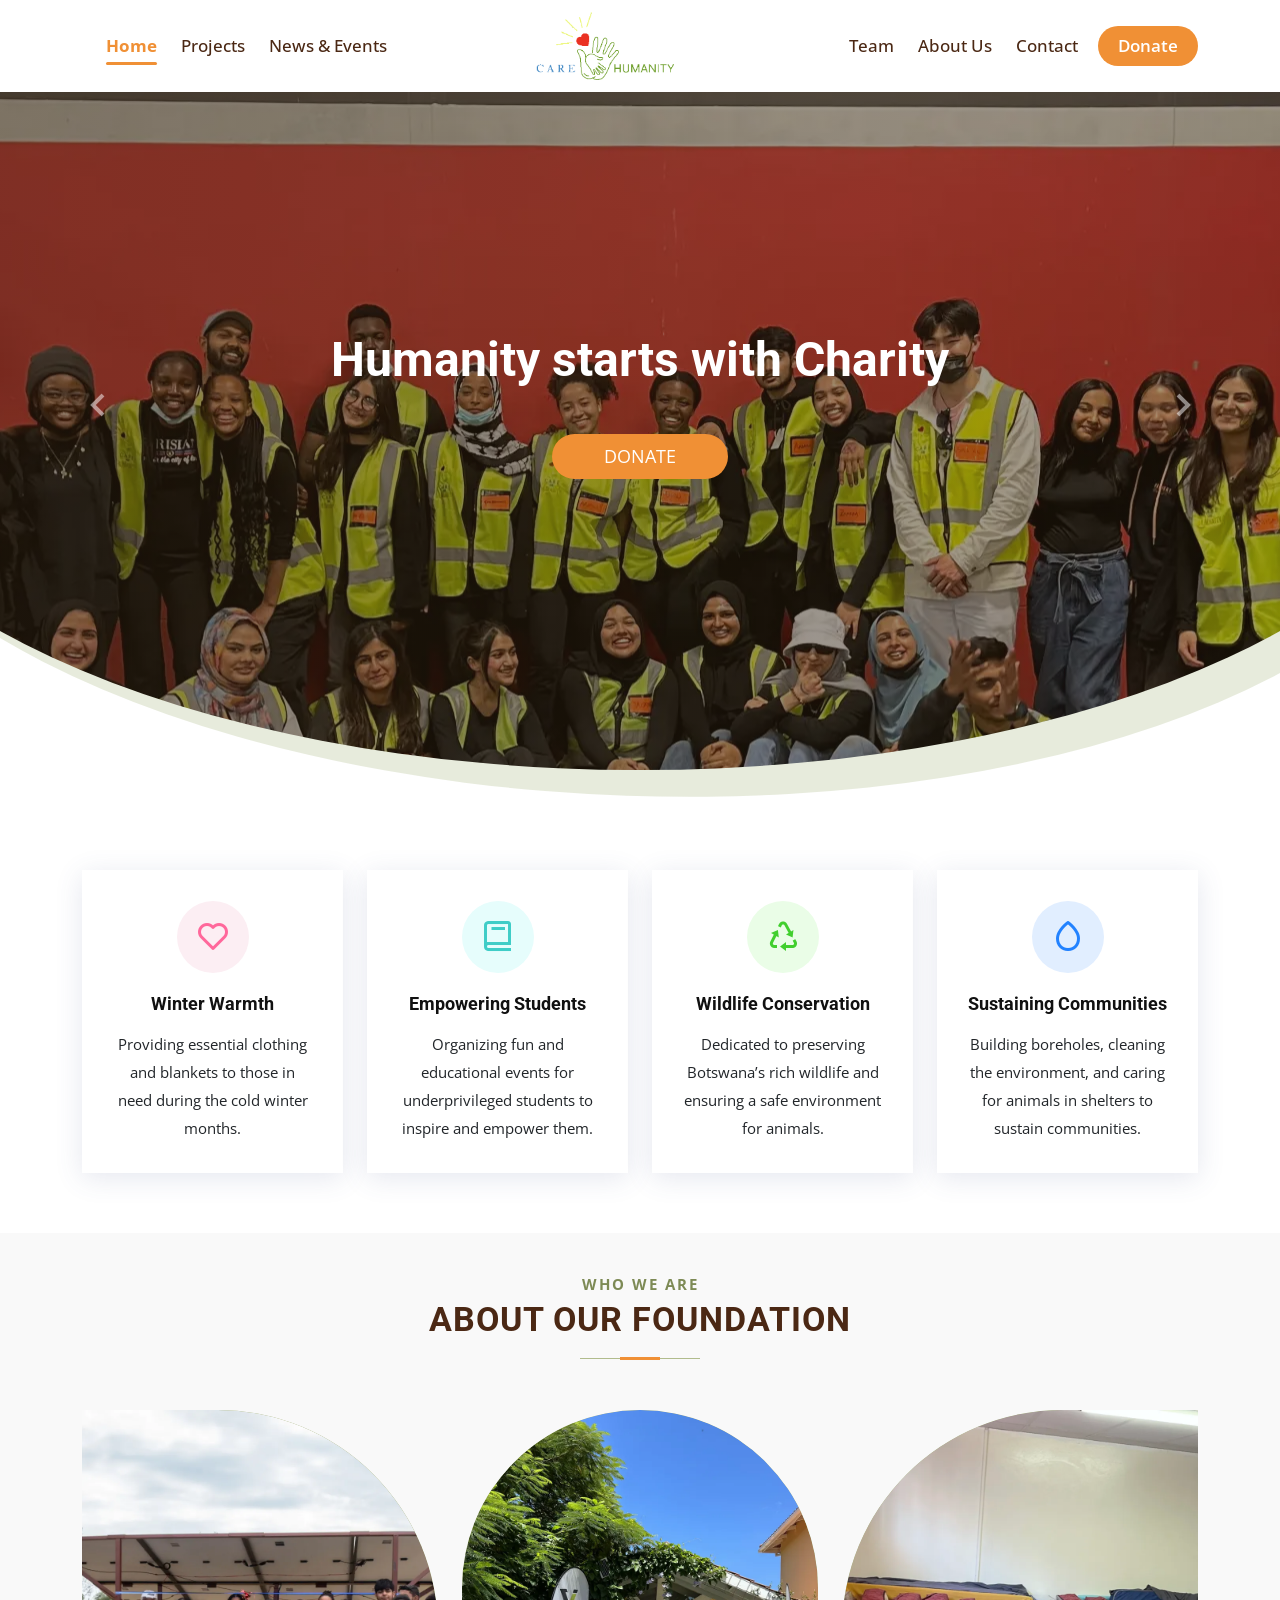
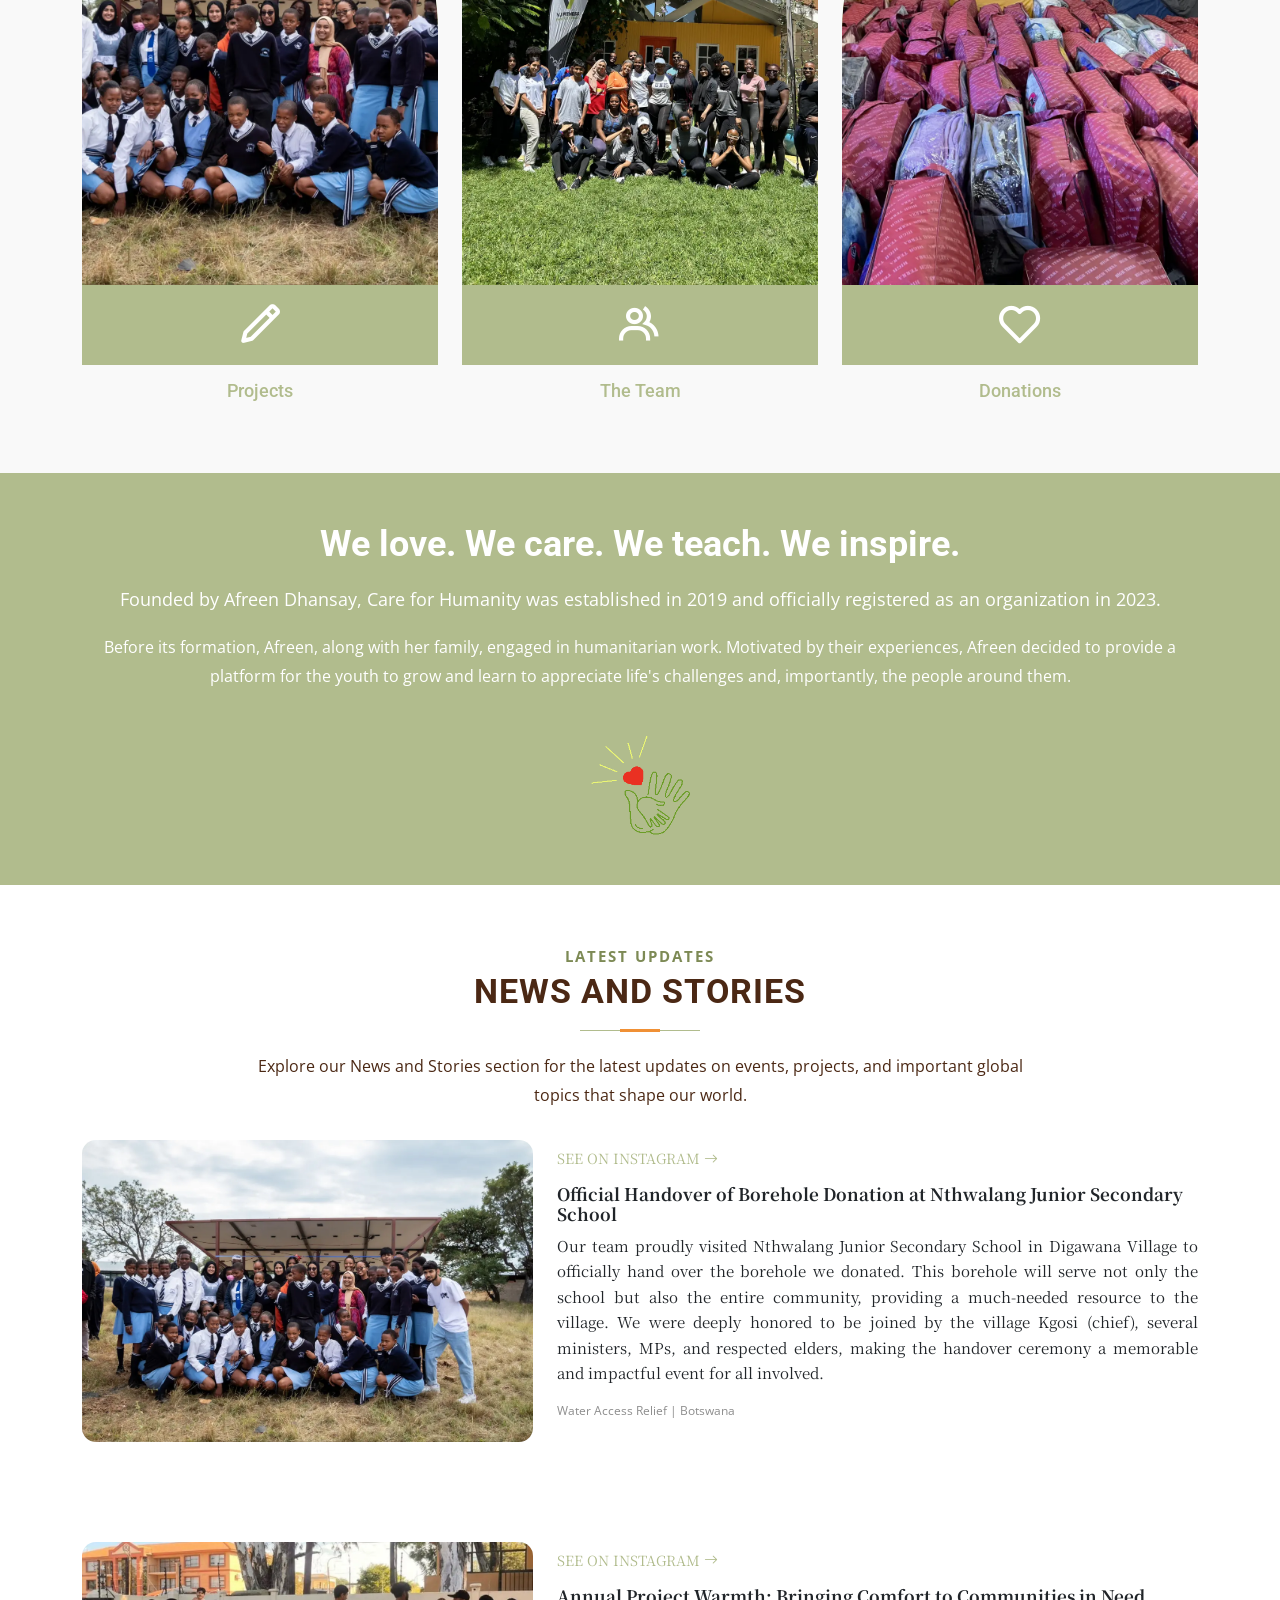
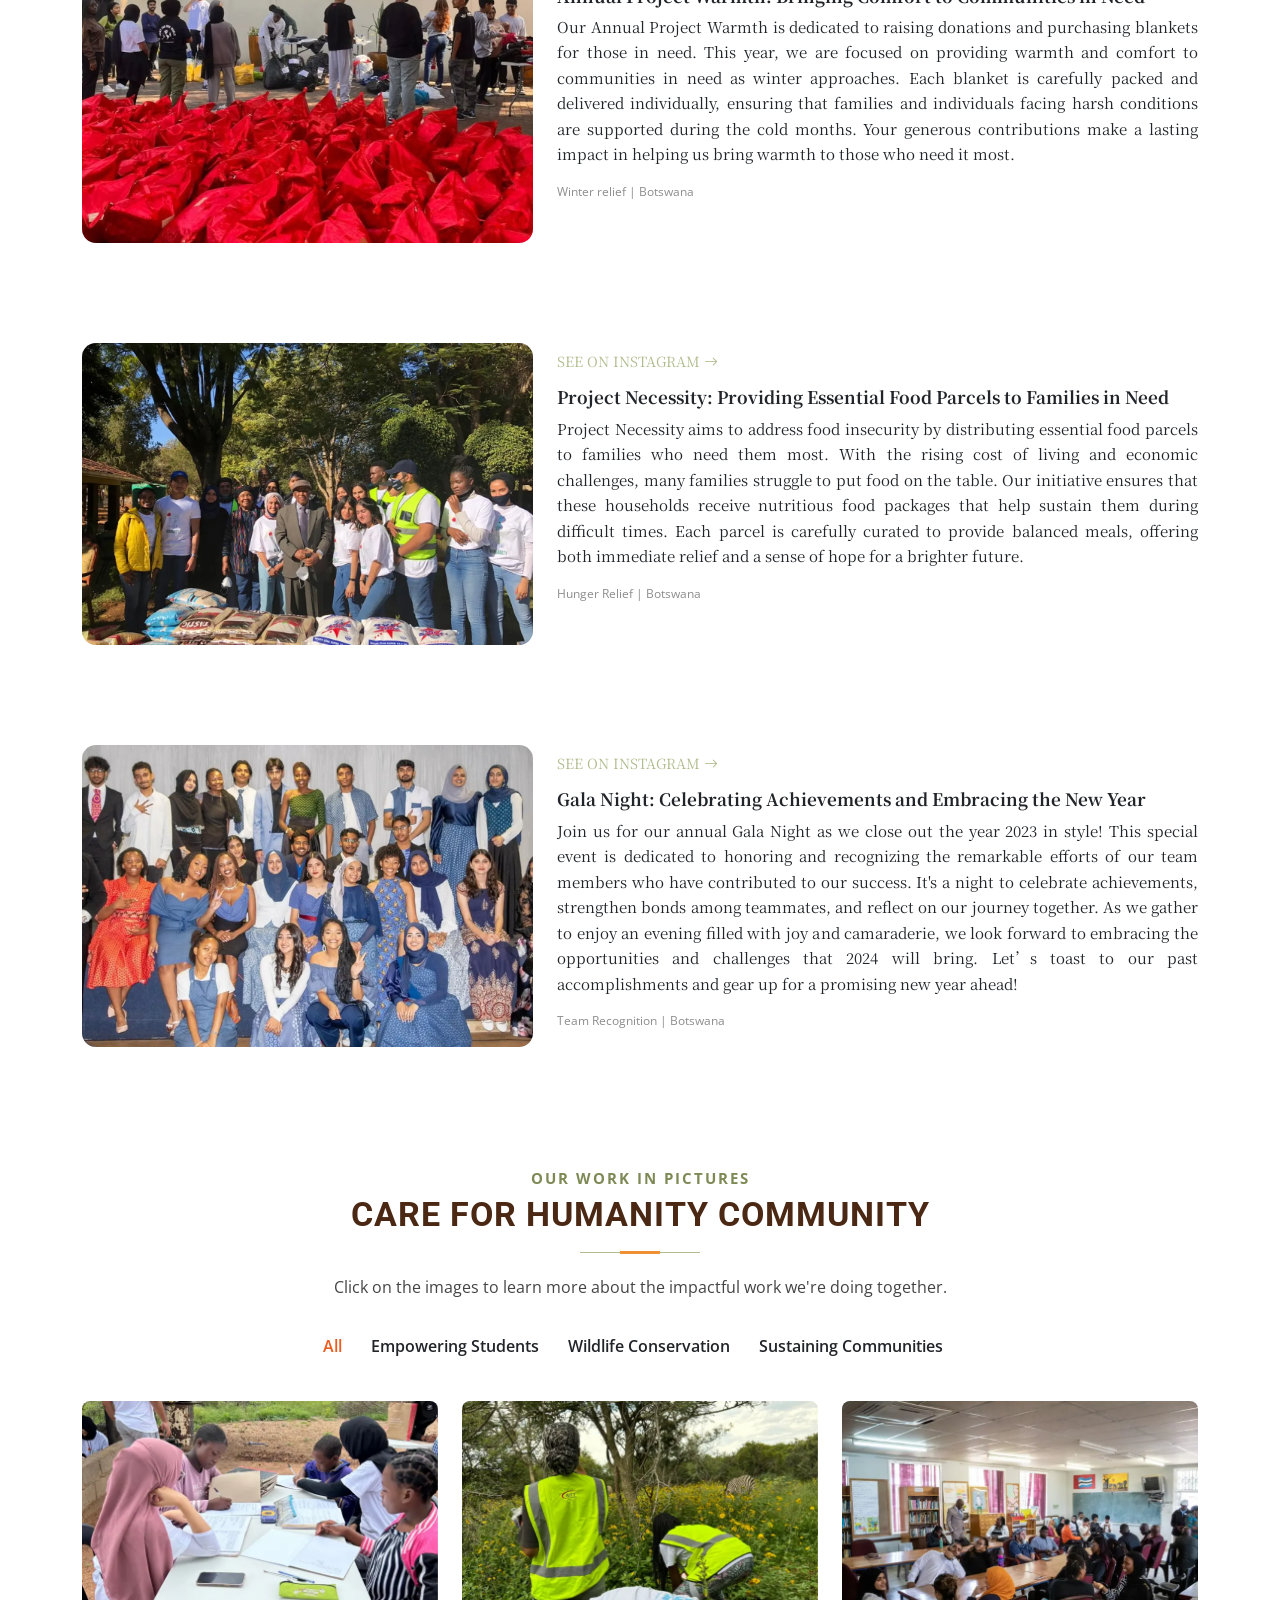
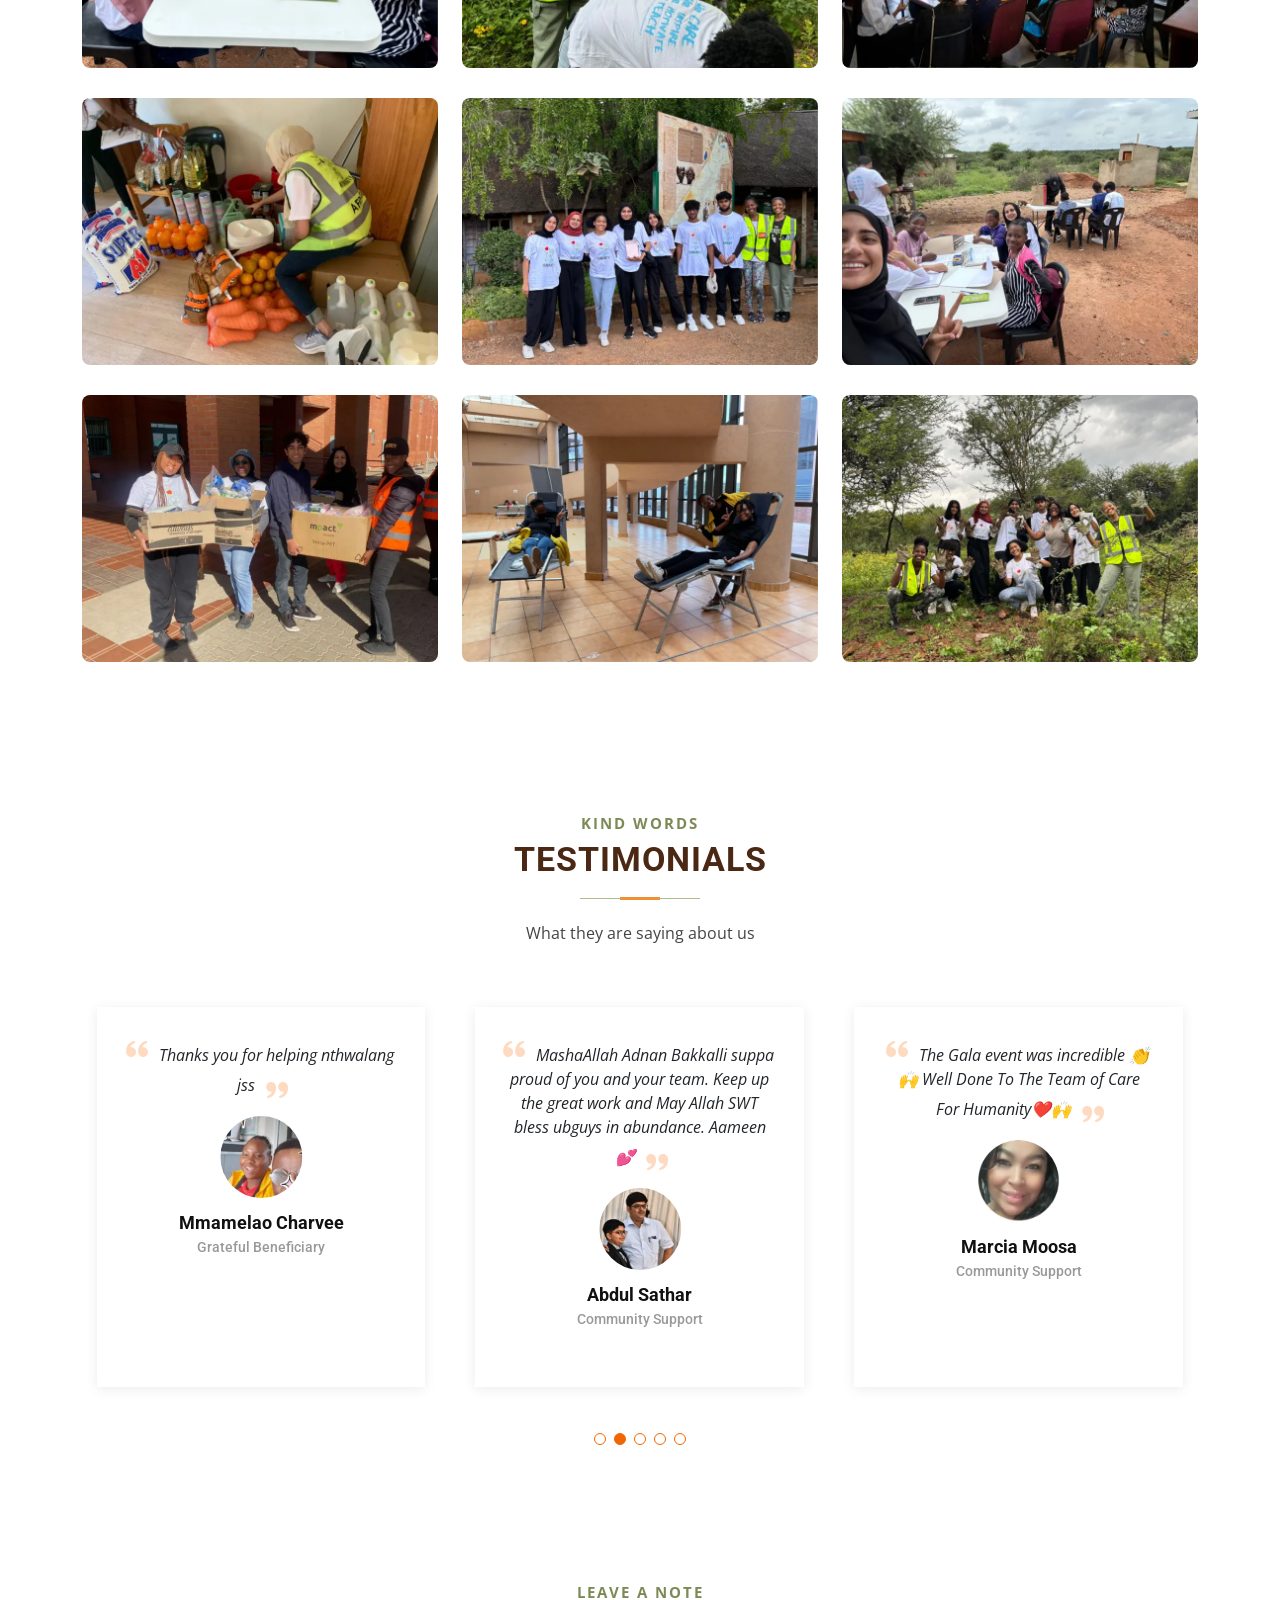
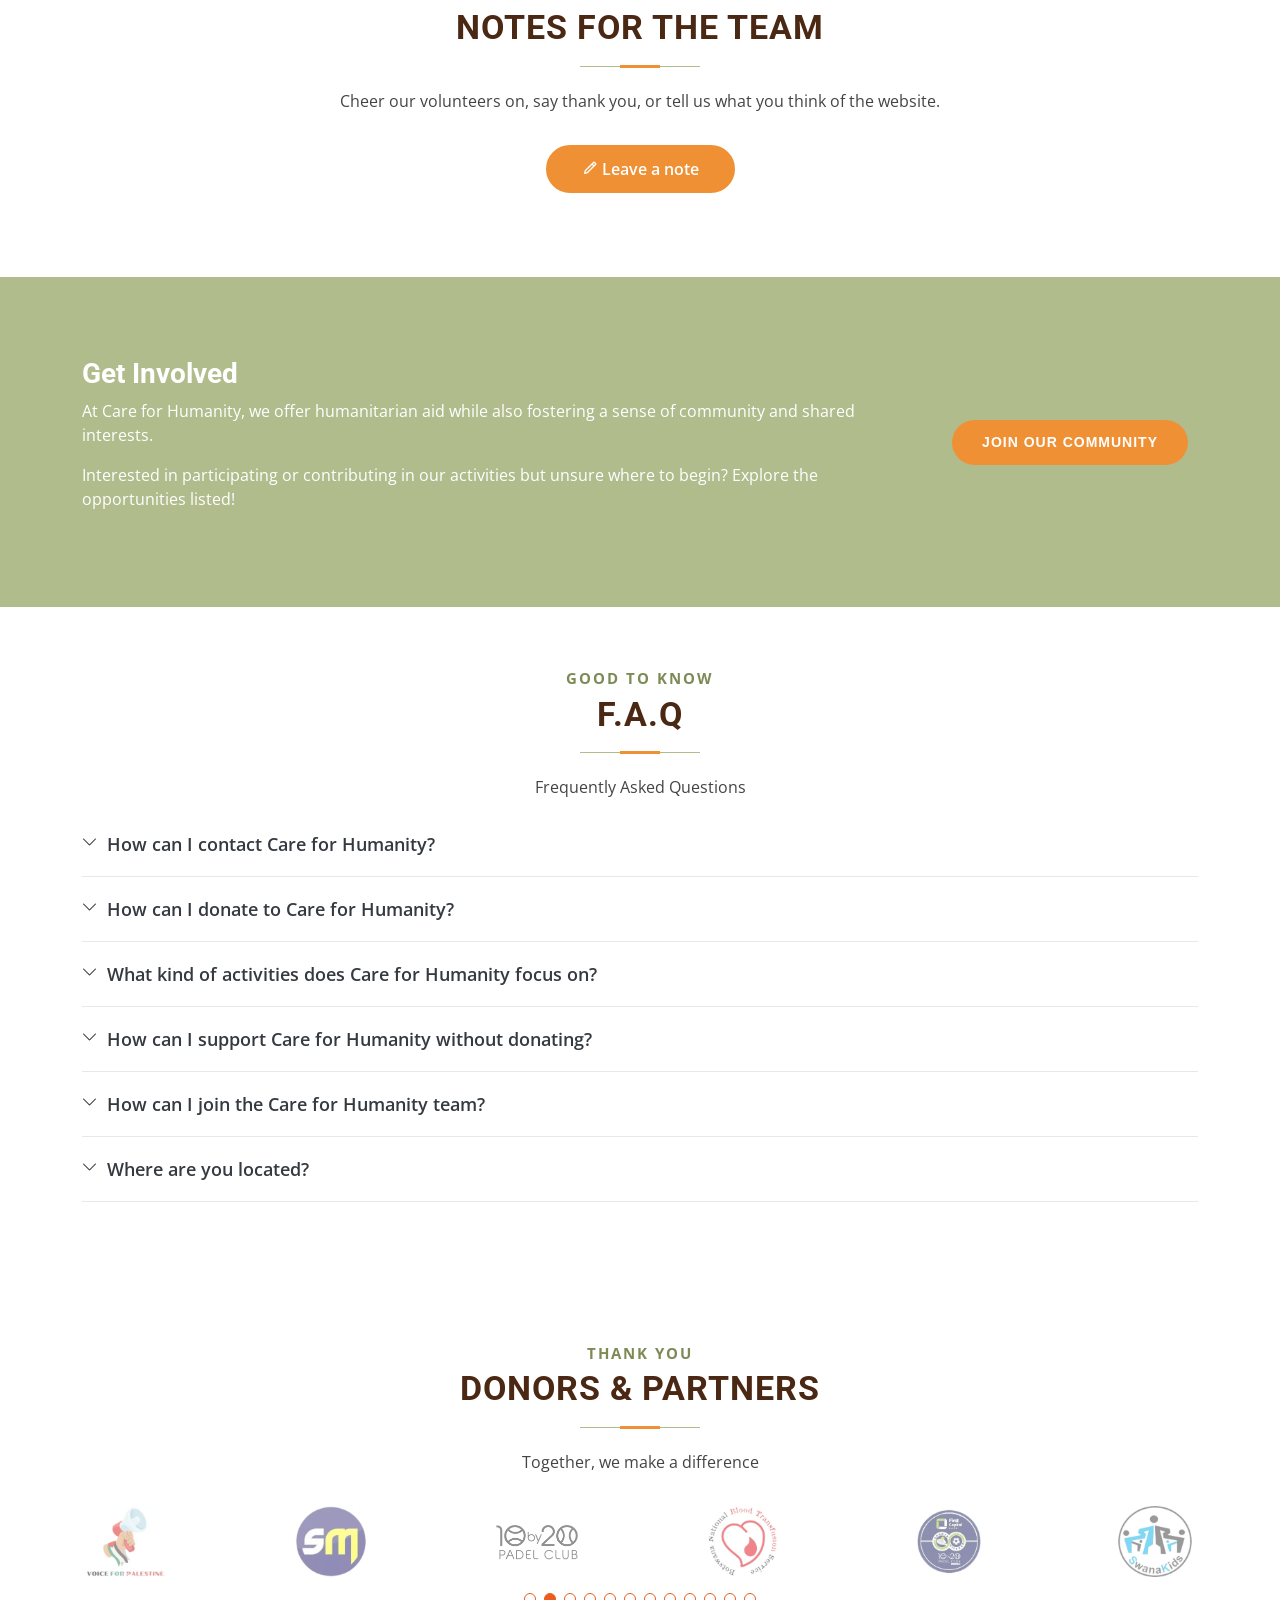
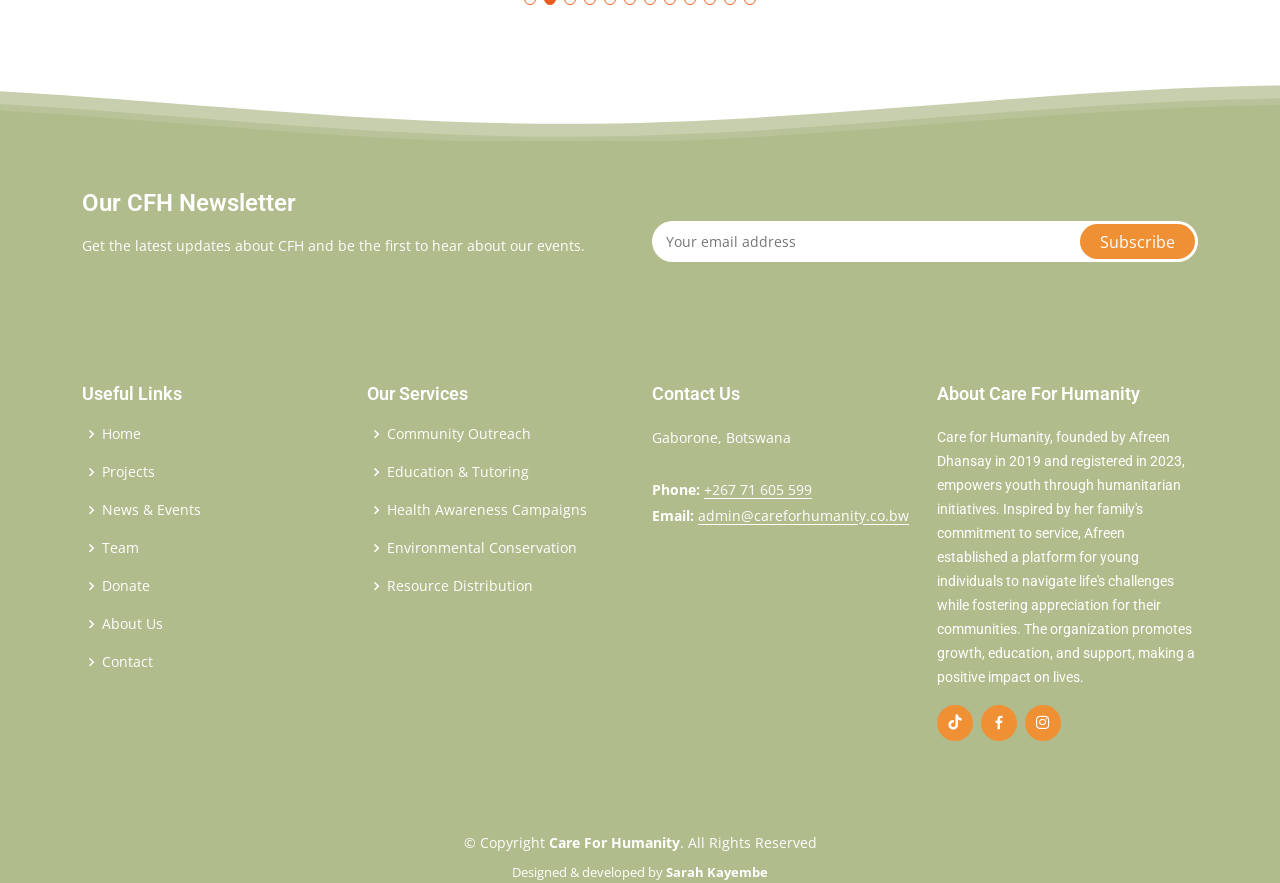
==== commit 57b2d4d7: "Updated the index page Added a feedback page ." ====
--- a/index.html
+++ b/index.html
@@ -52,7 +52,7 @@
         <ul>
           <li><a href="index.html">Home</a></li>
           <li><a href="projects.html">Projects</a></li>
-          <li><a href="timelines.html">News &amp; Events</a></li>
+          <li><a href="news-and-events.html">News &amp; Events</a></li>
         </ul>
       </nav>
 
@@ -543,6 +543,84 @@
 
       </div>
     </section><!-- End Testimonials Section -->
+
+    <!-- ======= Leave a Note Section ======= -->
+    <section id="notes" class="notes-wall">
+      <div class="container">
+
+        <div class="section-title kicker-title" data-aos="fade-up">
+          <span class="kicker">Leave a note</span>
+          <h2>Notes for the Team</h2>
+          <p>Cheer our volunteers on, say thank you, or tell us what you think of the website.</p>
+        </div>
+
+        <div class="text-center mb-4">
+          <button type="button" class="btn-orange" data-bs-toggle="modal" data-bs-target="#noteModal"><i class="bx bx-pencil"></i> Leave a note</button>
+        </div>
+
+        <div id="notes-board" class="notes-board" aria-live="polite"></div>
+        <div class="text-center mt-4"><button type="button" id="notes-more" class="btn-outline-sage" hidden>See more notes</button></div>
+
+      </div>
+    </section><!-- End Leave a Note Section -->
+
+    <!-- Leave a note popup -->
+    <div class="modal fade" id="noteModal" tabindex="-1" aria-labelledby="noteTitle" aria-hidden="true">
+      <div class="modal-dialog modal-dialog-centered modal-lg">
+        <div class="modal-content signup-modal">
+          <div class="modal-header">
+            <div>
+              <span class="kicker">Leave a note</span>
+              <h3 class="modal-title" id="noteTitle">Write a note for the team</h3>
+            </div>
+            <button type="button" class="btn-close" data-bs-dismiss="modal" aria-label="Close"></button>
+          </div>
+          <div class="modal-body">
+            <form id="note-form" class="contact-form note-form" novalidate>
+              <div class="row g-4">
+                <div class="col-md-7">
+                  <label class="form-label" for="note-name">Your name <span class="note-optional">(optional)</span></label>
+                  <input id="note-name" name="name" type="text" class="form-control" maxlength="40" autocomplete="given-name" placeholder="First name is fine">
+
+                  <fieldset class="mt-3">
+                    <legend class="form-label">What kind of note?</legend>
+                    <div class="note-types">
+                      <label><input type="radio" name="type" value="Encouragement" checked><span><i class="bx bx-heart"></i> Encouragement</span></label>
+                      <label><input type="radio" name="type" value="Feedback on the website"><span><i class="bx bx-laptop"></i> Website feedback</span></label>
+                      <label><input type="radio" name="type" value="Message for the team"><span><i class="bx bx-envelope"></i> For the team</span></label>
+                    </div>
+                  </fieldset>
+
+                  <label class="form-label mt-3" for="note-message">Your note</label>
+                  <textarea id="note-message" name="message" rows="4" class="form-control" maxlength="300" required placeholder="Keep up the amazing work!"></textarea>
+                  <div class="note-count" id="note-count" aria-live="polite">0 / 300</div>
+
+
+                  <div class="form-check mt-3">
+                    <input class="form-check-input" type="checkbox" id="note-public" name="public" checked>
+                    <label class="form-check-label" for="note-public">Show my note on the website</label>
+                  </div>
+
+                  <!-- Leave empty. Only bots fill this in. -->
+                  <input type="text" name="website" class="note-hp" tabindex="-1" autocomplete="off" aria-hidden="true">
+                </div>
+
+                <div class="col-md-5">
+                  <p class="form-label mb-2">Preview</p>
+                  <div id="note-preview" class="note-preview"></div>
+                  <p class="note-rules">Notes are checked for bad language and links before they go up. The team can remove any note.</p>
+                </div>
+
+                <div class="col-12 text-center">
+                  <button type="submit" class="btn-orange">Post my note</button>
+                  <p id="note-status" class="form-status" role="status" aria-live="polite"></p>
+                </div>
+              </div>
+            </form>
+          </div>
+        </div>
+      </div>
+    </div>
 
     <!-- ======= Cta Section ======= -->
     <section id="cta" class="cta">
@@ -716,7 +794,7 @@
             <ul>
               <li><i class="bx bx-chevron-right"></i> <a href="index.html">Home</a></li>
               <li><i class="bx bx-chevron-right"></i> <a href="projects.html">Projects</a></li>
-              <li><i class="bx bx-chevron-right"></i> <a href="timelines.html">News &amp; Events</a></li>
+              <li><i class="bx bx-chevron-right"></i> <a href="news-and-events.html">News &amp; Events</a></li>
               <li><i class="bx bx-chevron-right"></i> <a href="team.html">Team</a></li>
               <li><i class="bx bx-chevron-right"></i> <a href="donate.html">Donate</a></li>
               <li><i class="bx bx-chevron-right"></i> <a href="about.html">About Us</a></li>
@@ -778,6 +856,8 @@
   <script src="assets/vendor/swiper/swiper-bundle.min.js"></script>
 
   <!-- Main JS File -->
+  <script src="assets/js/events-data.js"></script>
+  <script src="assets/js/notes.js"></script>
   <script src="assets/js/main.js"></script>
 
 </body>
--- a/assets/css/style.css
+++ b/assets/css/style.css
@@ -3030,7 +3030,8 @@
 /*--------------------------------------------------------------
 # Site completion (Oct 2026): inner pages, mobile nav, new sections
 --------------------------------------------------------------*/
-html, body { overflow-x: hidden; }
+#hero, #main, #footer { overflow-x: clip; }
+@supports not (overflow-x: clip) { #hero, #main, #footer { overflow-x: hidden; } }
 img { max-width: 100%; height: auto; }
 
 /* Combined mobile menu (built by main.js from the left + right navs) */
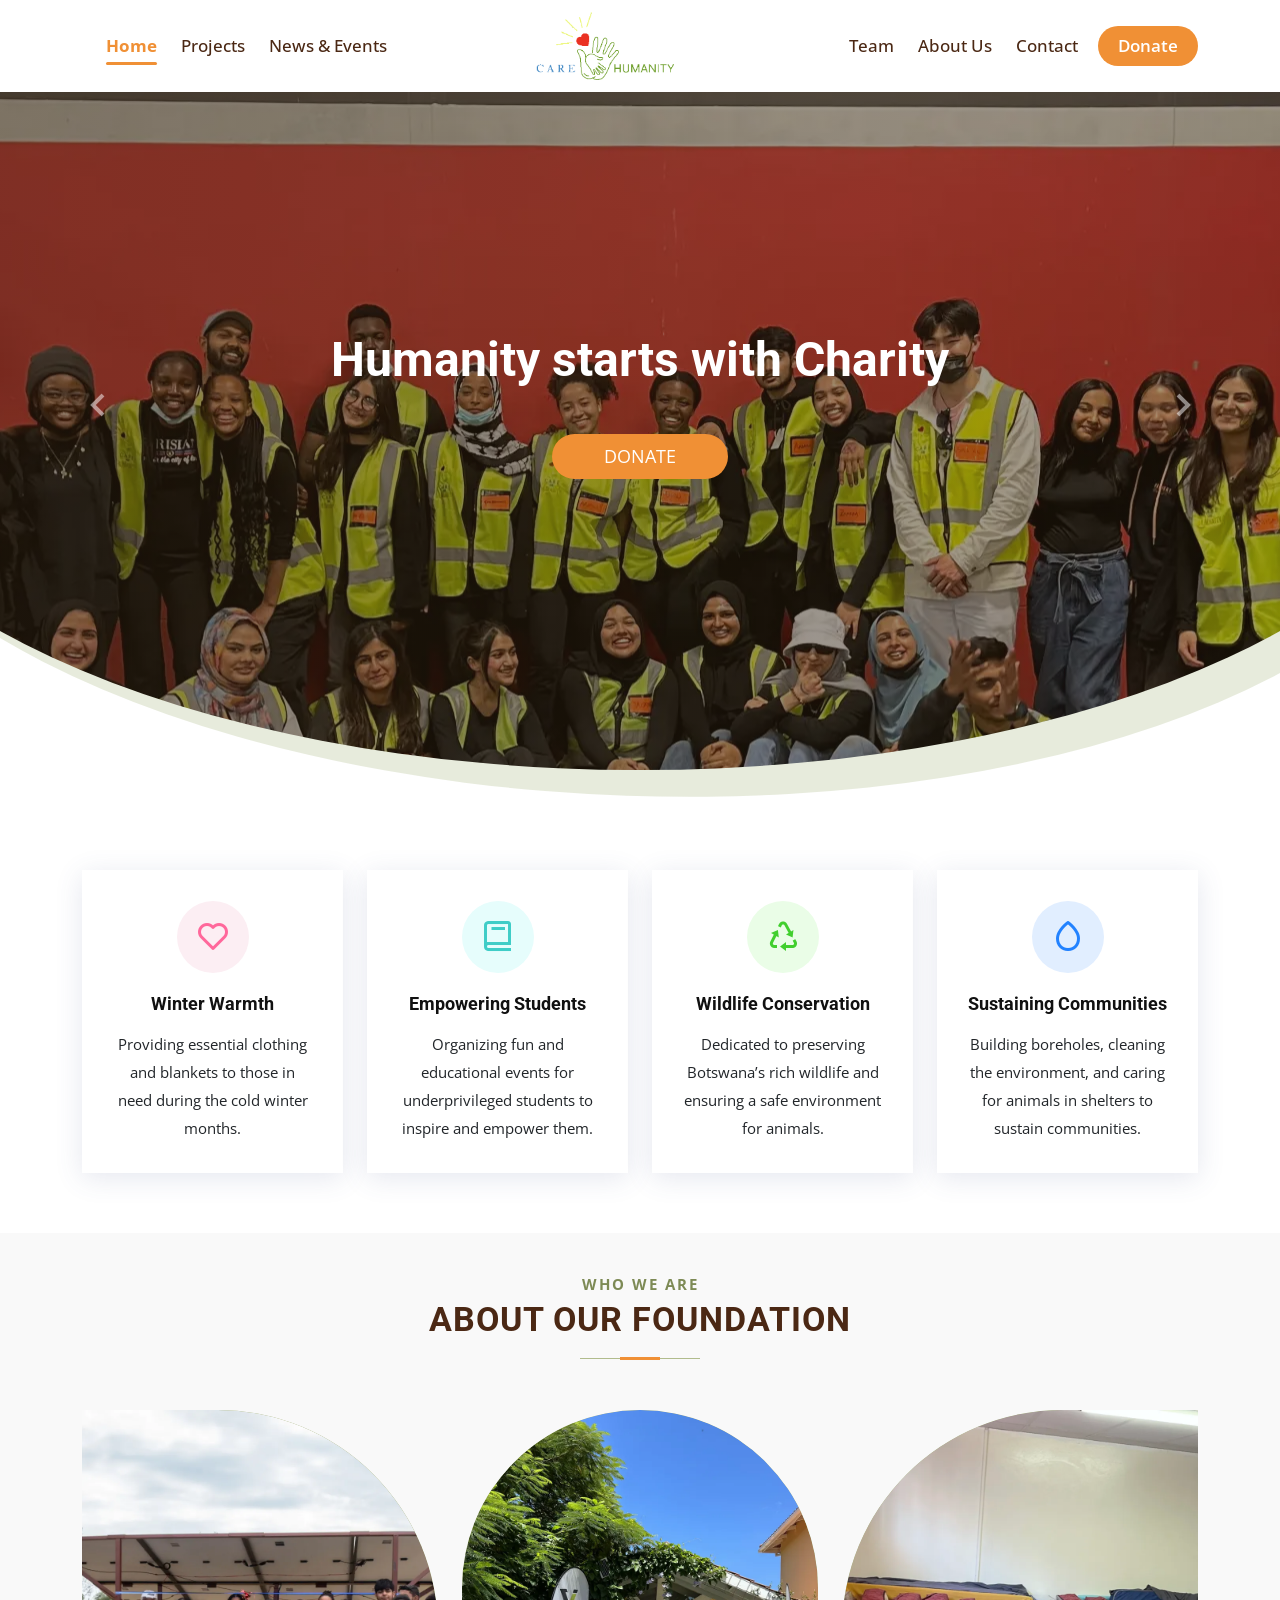
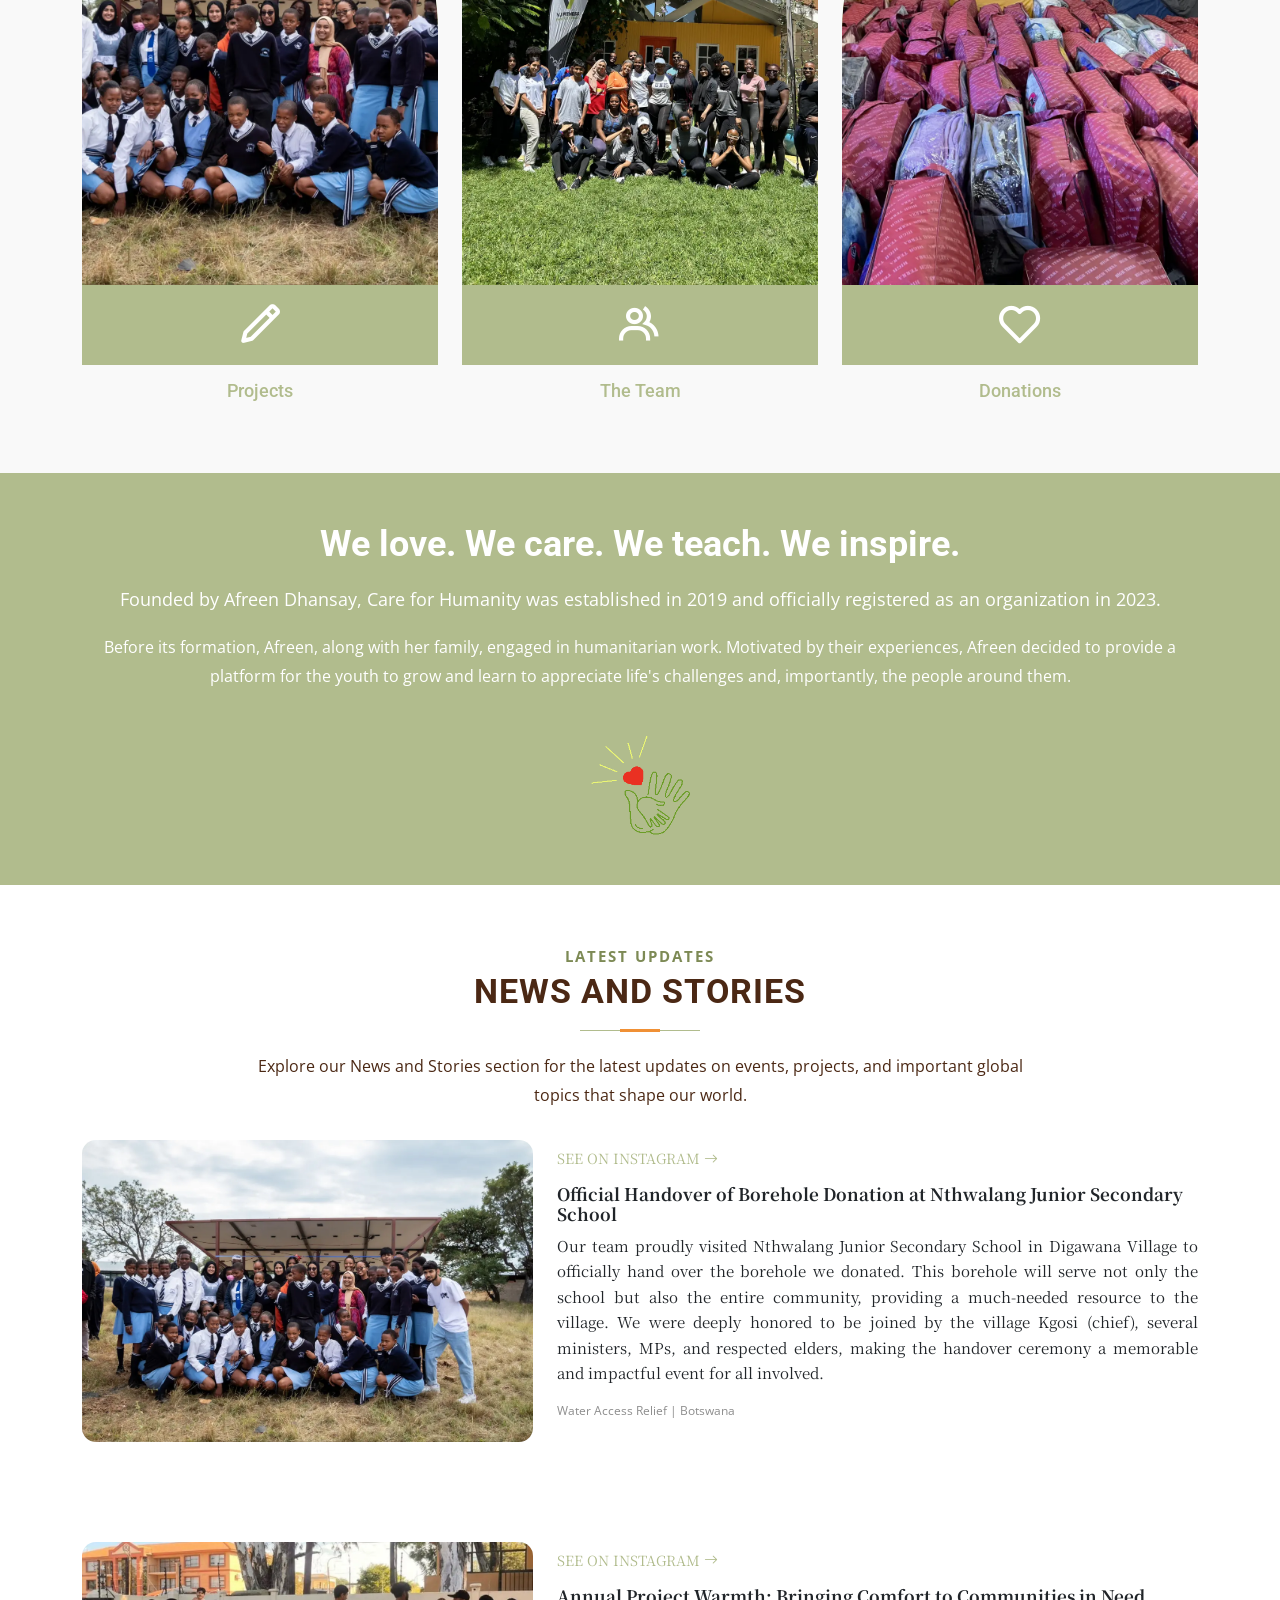
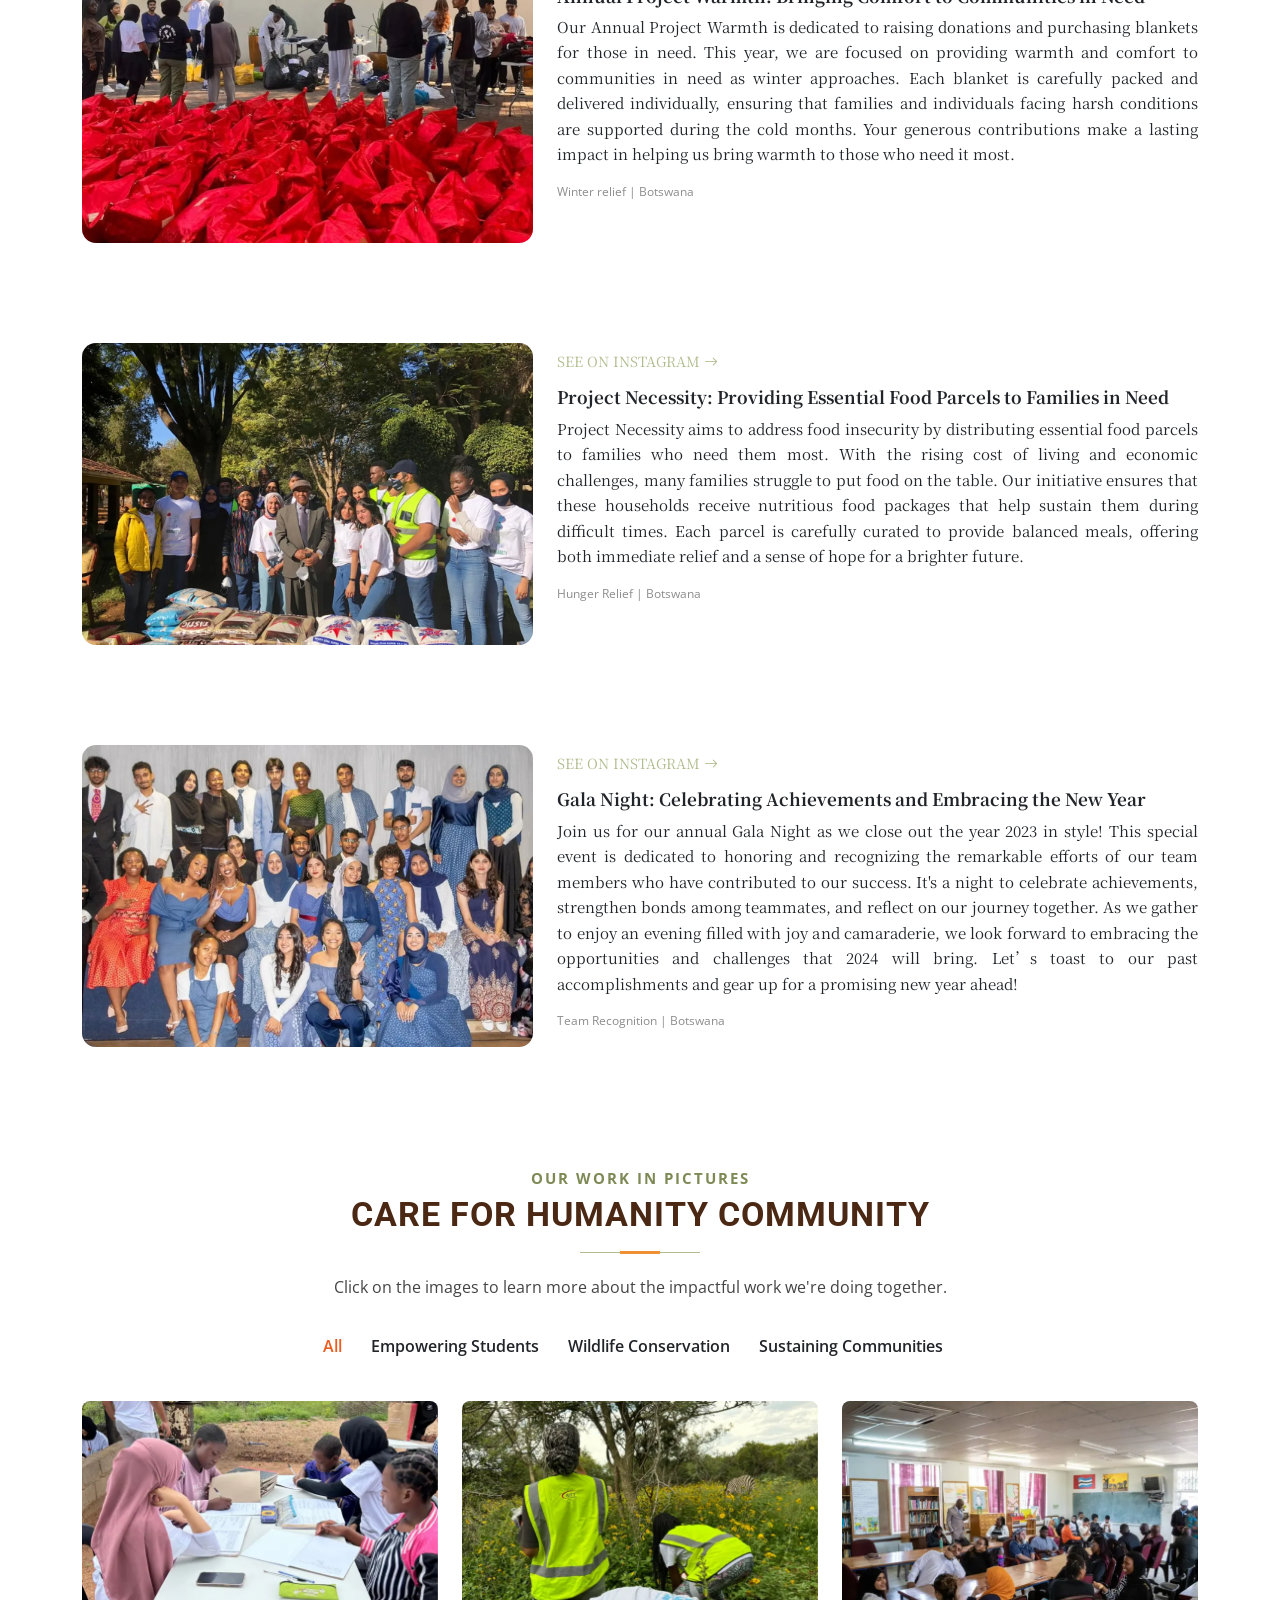
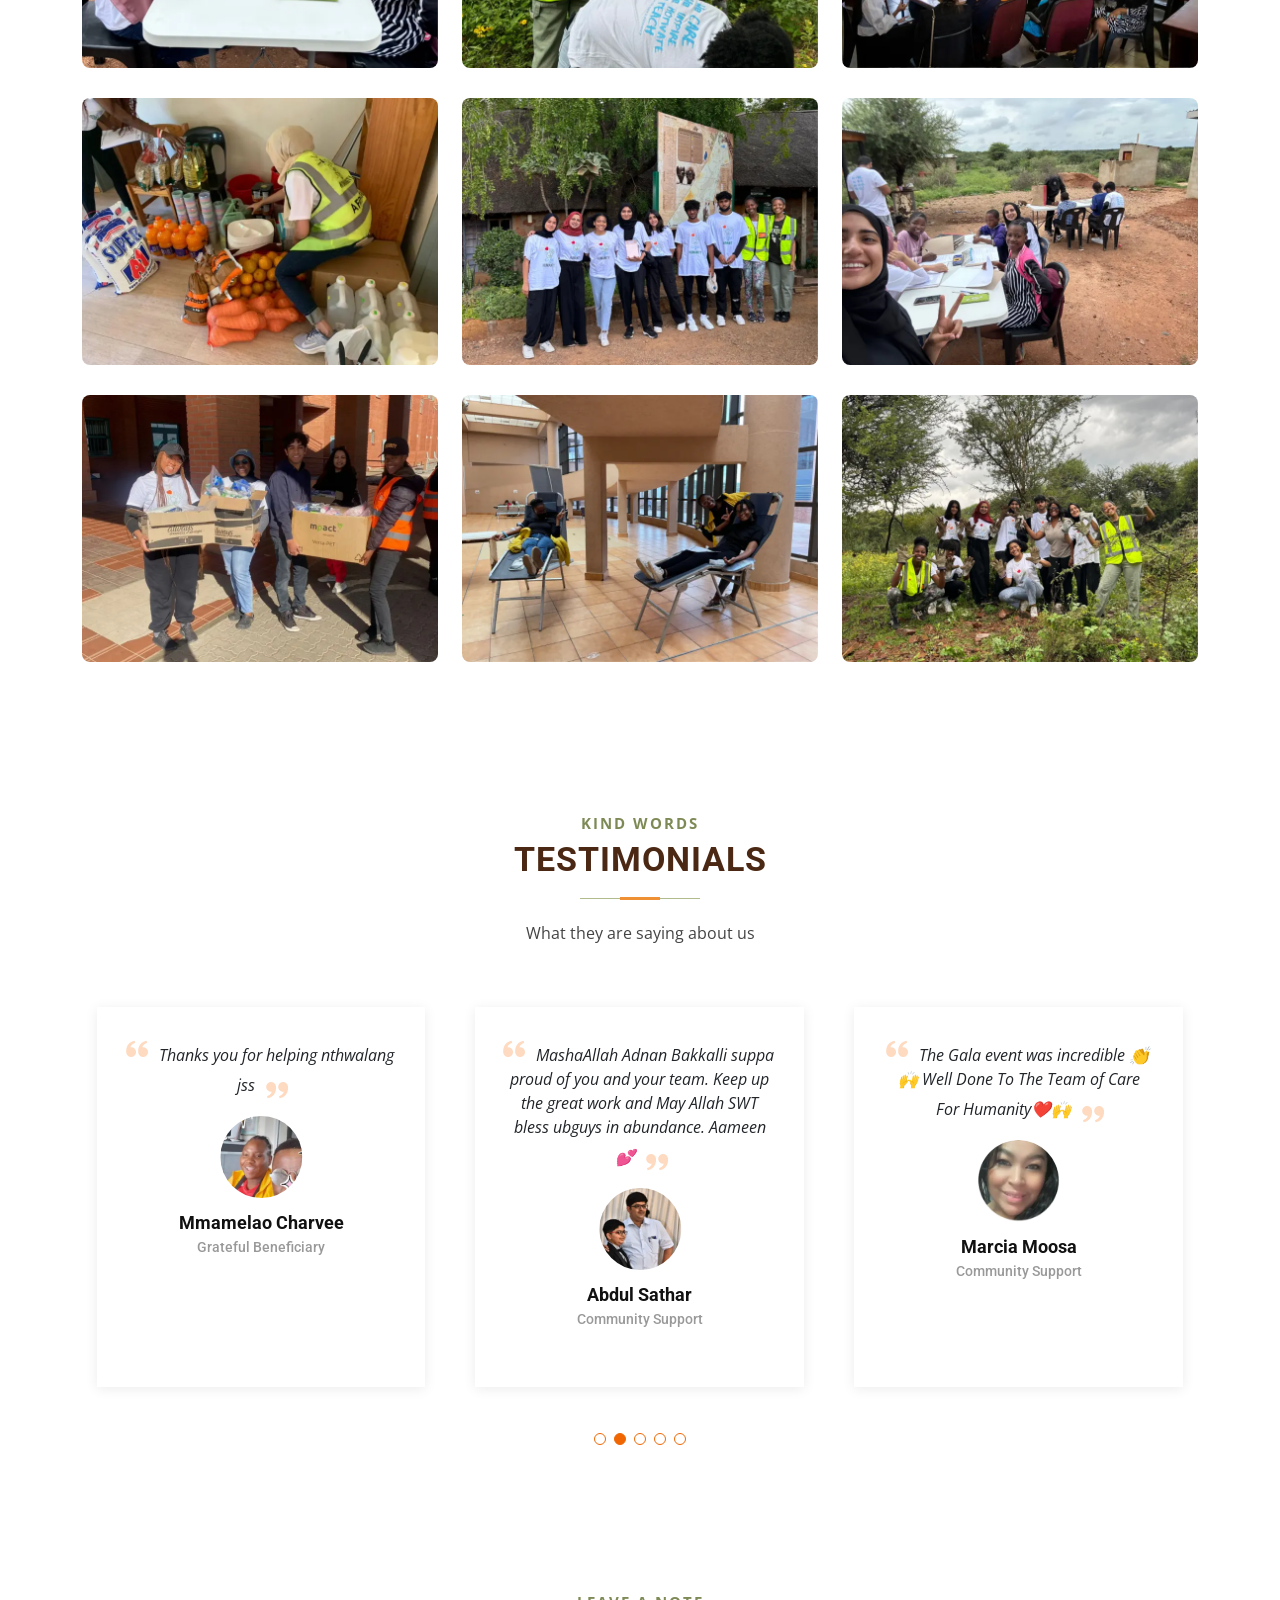
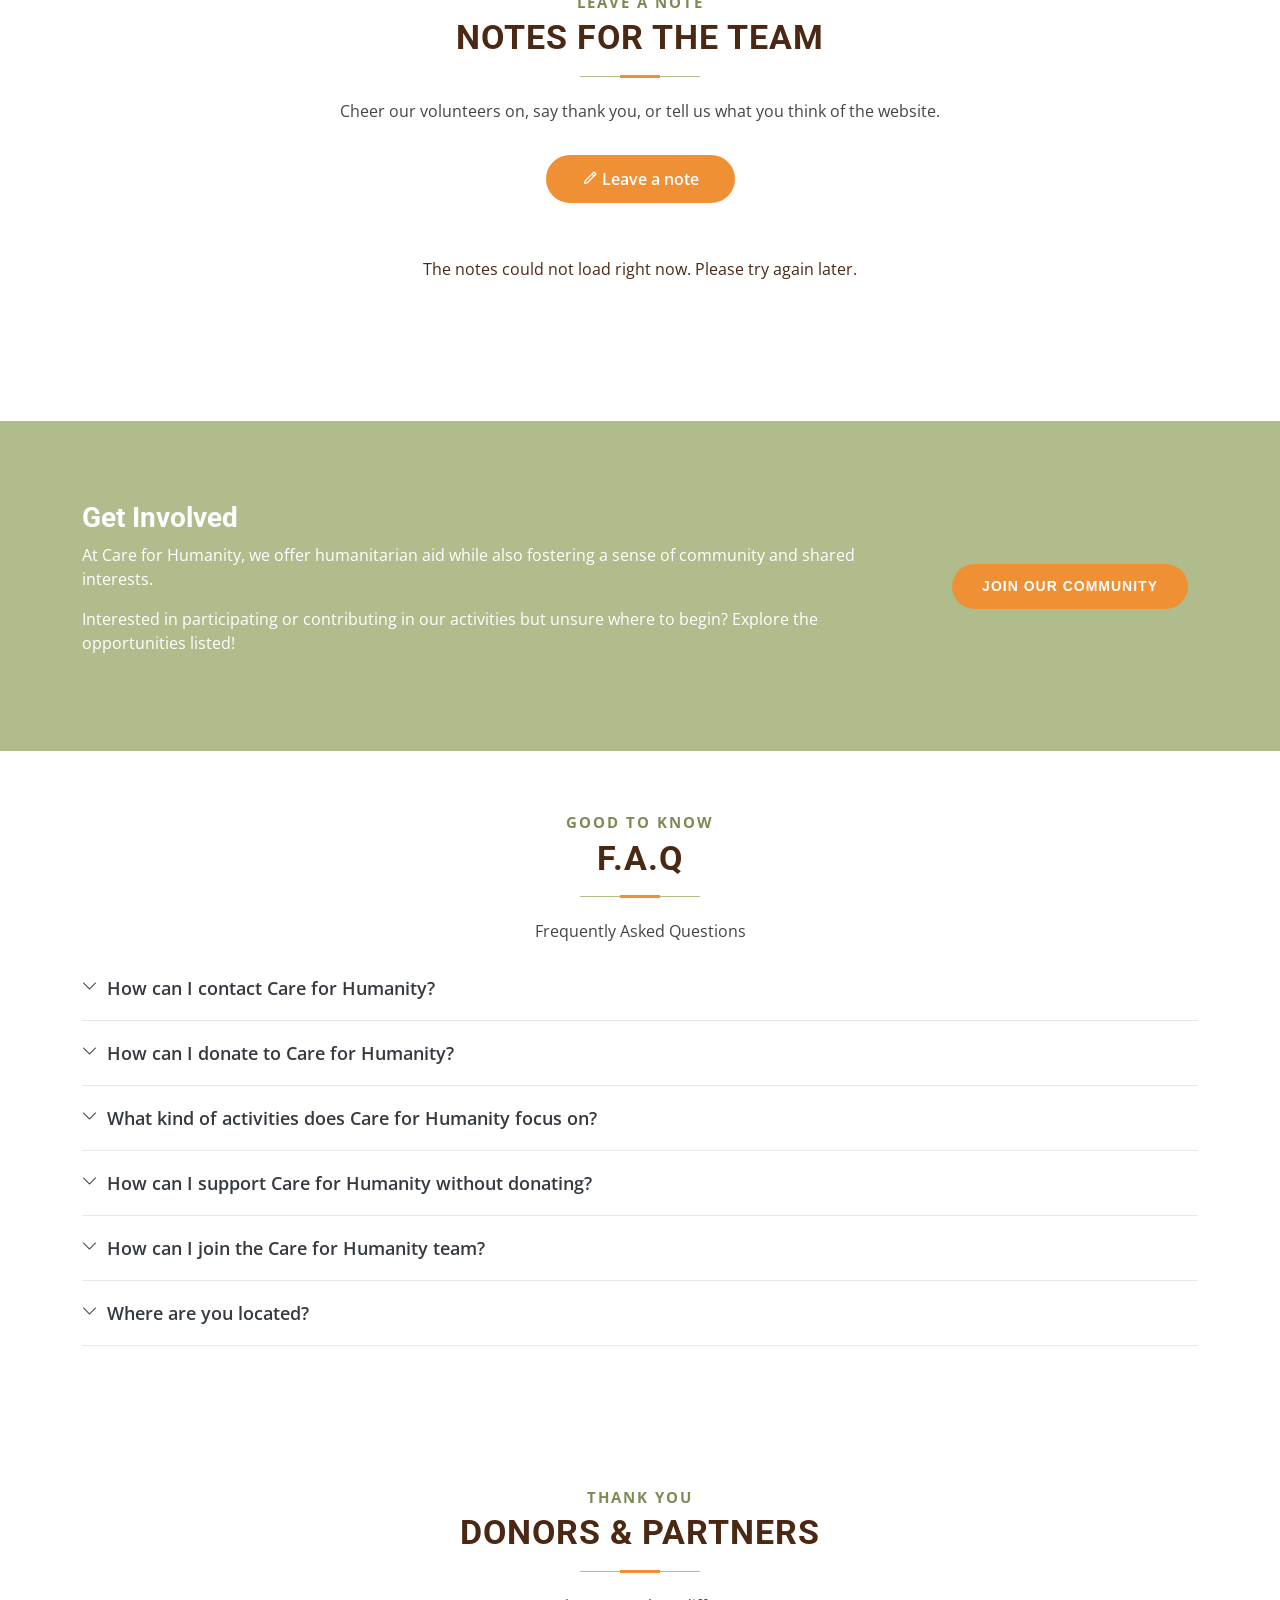
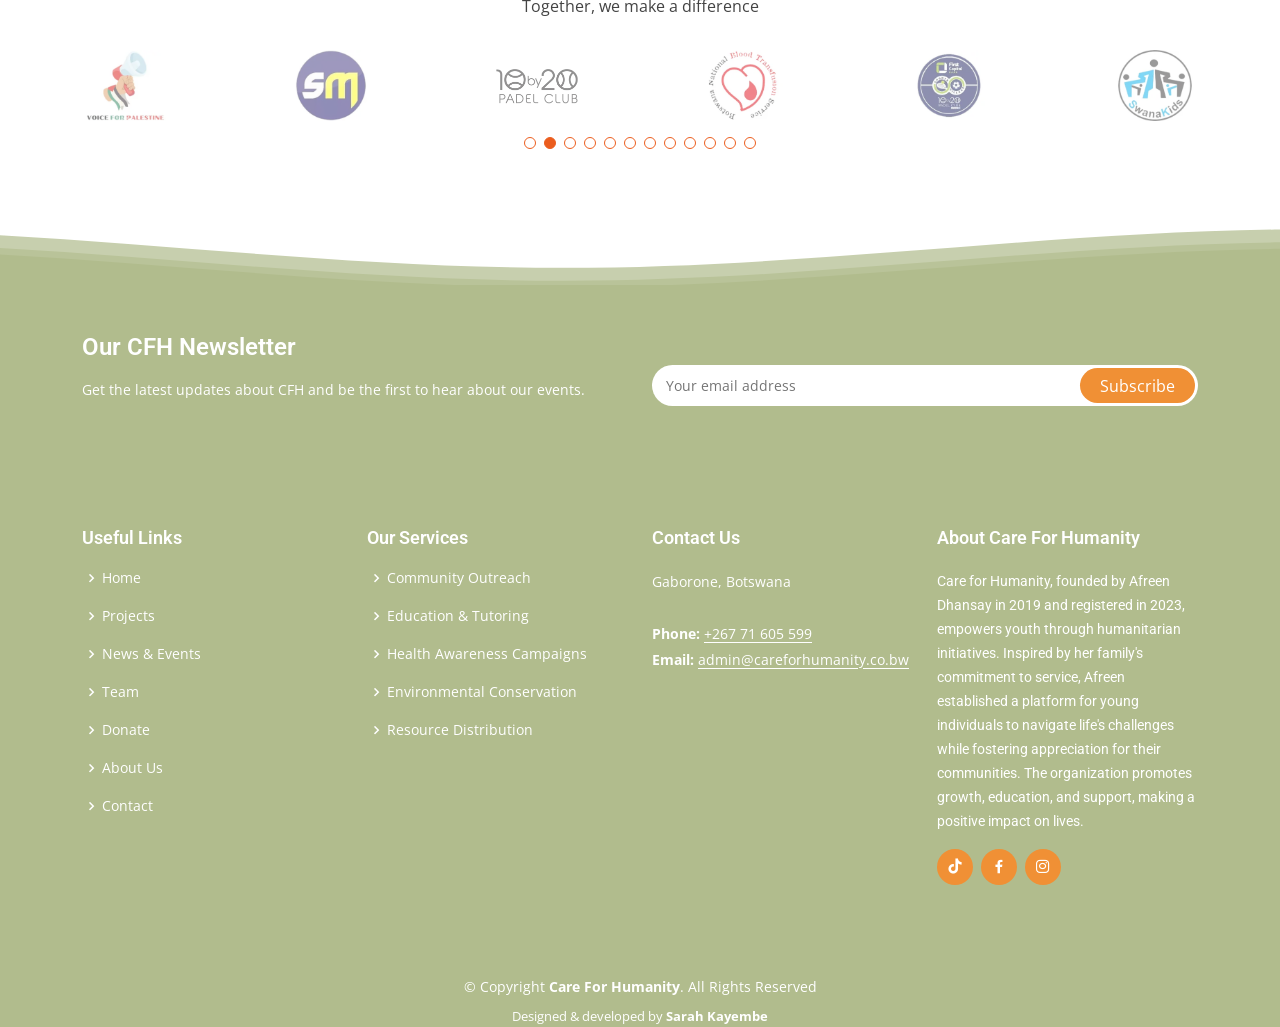
==== commit 13c83ecc: "Update index.html" ====
--- a/index.html
+++ b/index.html
@@ -586,7 +586,7 @@
                     <legend class="form-label">What kind of note?</legend>
                     <div class="note-types">
                       <label><input type="radio" name="type" value="Encouragement" checked><span><i class="bx bx-heart"></i> Encouragement</span></label>
-                      <label><input type="radio" name="type" value="Feedback on the website"><span><i class="bx bx-laptop"></i> Website feedback</span></label>
+                      <label><input type="radio" name="type" value="Feedback on the website"><span><i class="bx bx-laptop"></i> Feedback</span></label>
                       <label><input type="radio" name="type" value="Message for the team"><span><i class="bx bx-envelope"></i> For the team</span></label>
                     </div>
                   </fieldset>
--- a/assets/css/style.css
+++ b/assets/css/style.css
@@ -3841,3 +3841,41 @@
   .seg-btn { padding: 0 12px; }
   .tb-controls { gap: 12px; }
 }
+
+/*--------------------------------------------------------------
+# Leave a note wall (home page)
+--------------------------------------------------------------*/
+.notes-wall { background: #fff; padding: 70px 0; }
+.notes-board { display: grid; grid-template-columns: repeat(auto-fill, minmax(280px, 1fr)); gap: 24px; align-items: start; }
+.note { position: relative; margin: 0; background: #fff; border-radius: 0; border: 1px solid #e6dccb;
+  padding: 22px 24px 20px; color: var(--brown); box-shadow: 0 6px 20px rgba(75, 40, 20, .09); transition: box-shadow .25s, transform .25s; }
+.note:hover { transform: translateY(-3px); box-shadow: 0 10px 26px rgba(75, 40, 20, .12); }
+.note::after { content: "\201D"; position: absolute; top: 6px; right: 18px; font: 700 64px/1 Georgia, serif; color: var(--orange); opacity: .25; }
+.note-type { display: inline-flex; align-items: center; gap: 6px; font-size: 12px; font-weight: 700; letter-spacing: 1px;
+  text-transform: uppercase; color: #6f7d4a; }
+.note-type i { font-size: 16px; color: var(--orange); }
+.note blockquote { font-size: 16px; line-height: 1.6; margin: 12px 0 16px; overflow-wrap: anywhere; white-space: pre-line; color: #444; }
+.note figcaption { display: flex; justify-content: space-between; align-items: baseline; gap: 10px; flex-wrap: wrap;
+  padding-top: 12px; border-top: 1px solid #eee7da; }
+.note-name { font-weight: 700; color: var(--brown); }
+.note figcaption time { font-size: 13px; color: #8a7a6d; }
+.note-new { animation: note-in .5s ease-out; }
+@keyframes note-in { from { opacity: 0; transform: translateY(-10px); } }
+.notes-empty, .notes-loading { grid-column: 1 / -1; text-align: center; color: var(--brown); padding: 30px 0; }
+.notes-empty i { font-size: 46px; color: var(--sage); }
+
+.note-form legend.form-label { font-size: 1rem; float: none; margin-bottom: 8px; }
+.note-optional { font-weight: 400; opacity: .7; }
+.note-types { display: flex; flex-wrap: wrap; gap: 8px; }
+.note-types input { position: absolute; opacity: 0; pointer-events: none; }
+.note-types span { display: inline-flex; align-items: center; gap: 6px; padding: 8px 14px; border-radius: 30px; border: 2px solid var(--cream-2);
+  background: #fff; color: var(--brown); font-weight: 600; font-size: 14px; cursor: pointer; transition: .2s; }
+.note-types input:checked + span { background: var(--orange); border-color: var(--orange); color: #fff; }
+.note-types input:focus-visible + span { outline: 3px solid var(--sage); outline-offset: 2px; }
+.note-count { text-align: right; font-size: 13px; opacity: .7; margin-top: 4px; }
+.note-preview { padding: 4px 0; }
+.note-preview .note, .note-preview .note:hover { transform: none; }
+.note-rules { font-size: 13px; opacity: .75; margin: 12px 0 0; }
+.note-hp { position: absolute !important; left: -9999px; width: 1px; height: 1px; }
+@media (max-width: 575px) { .notes-wall { padding: 50px 0; } }
+@media (prefers-reduced-motion: reduce) { .note:hover { transform: none; } .note-new { animation: none; } }
